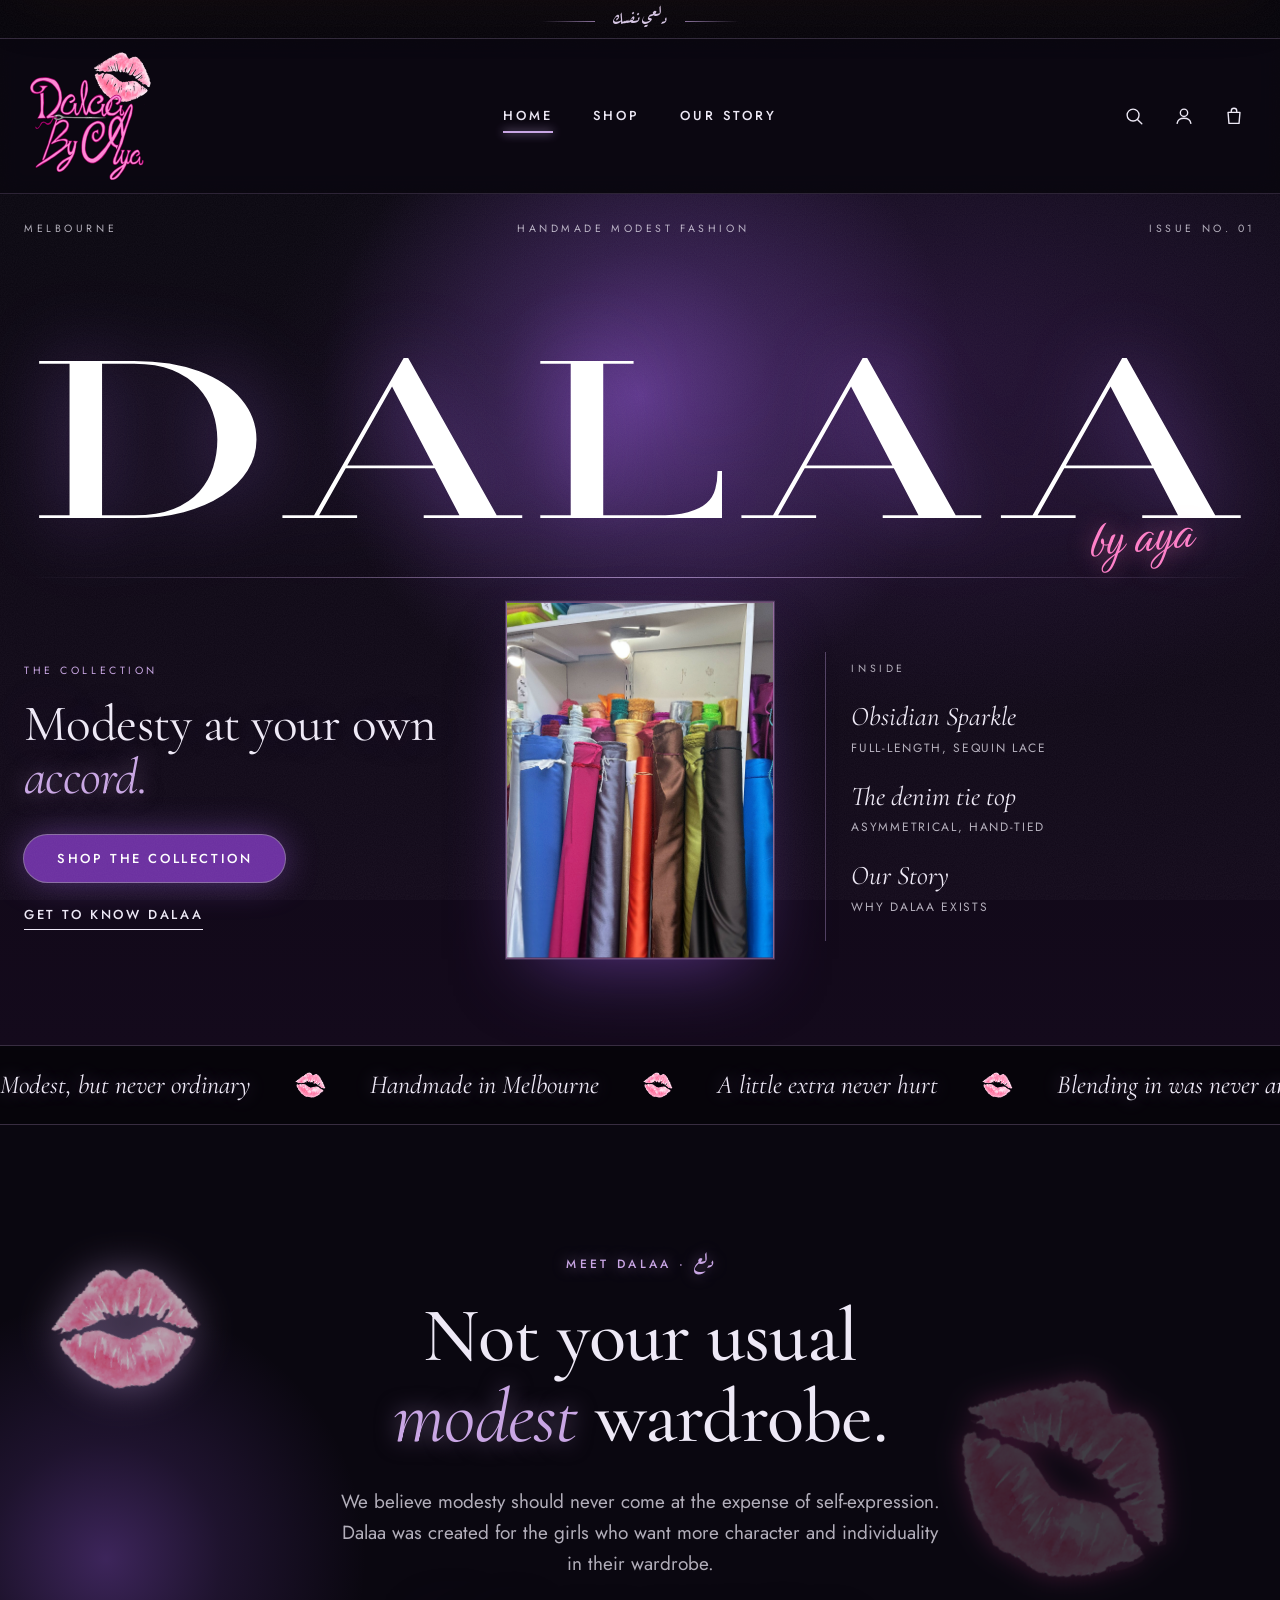
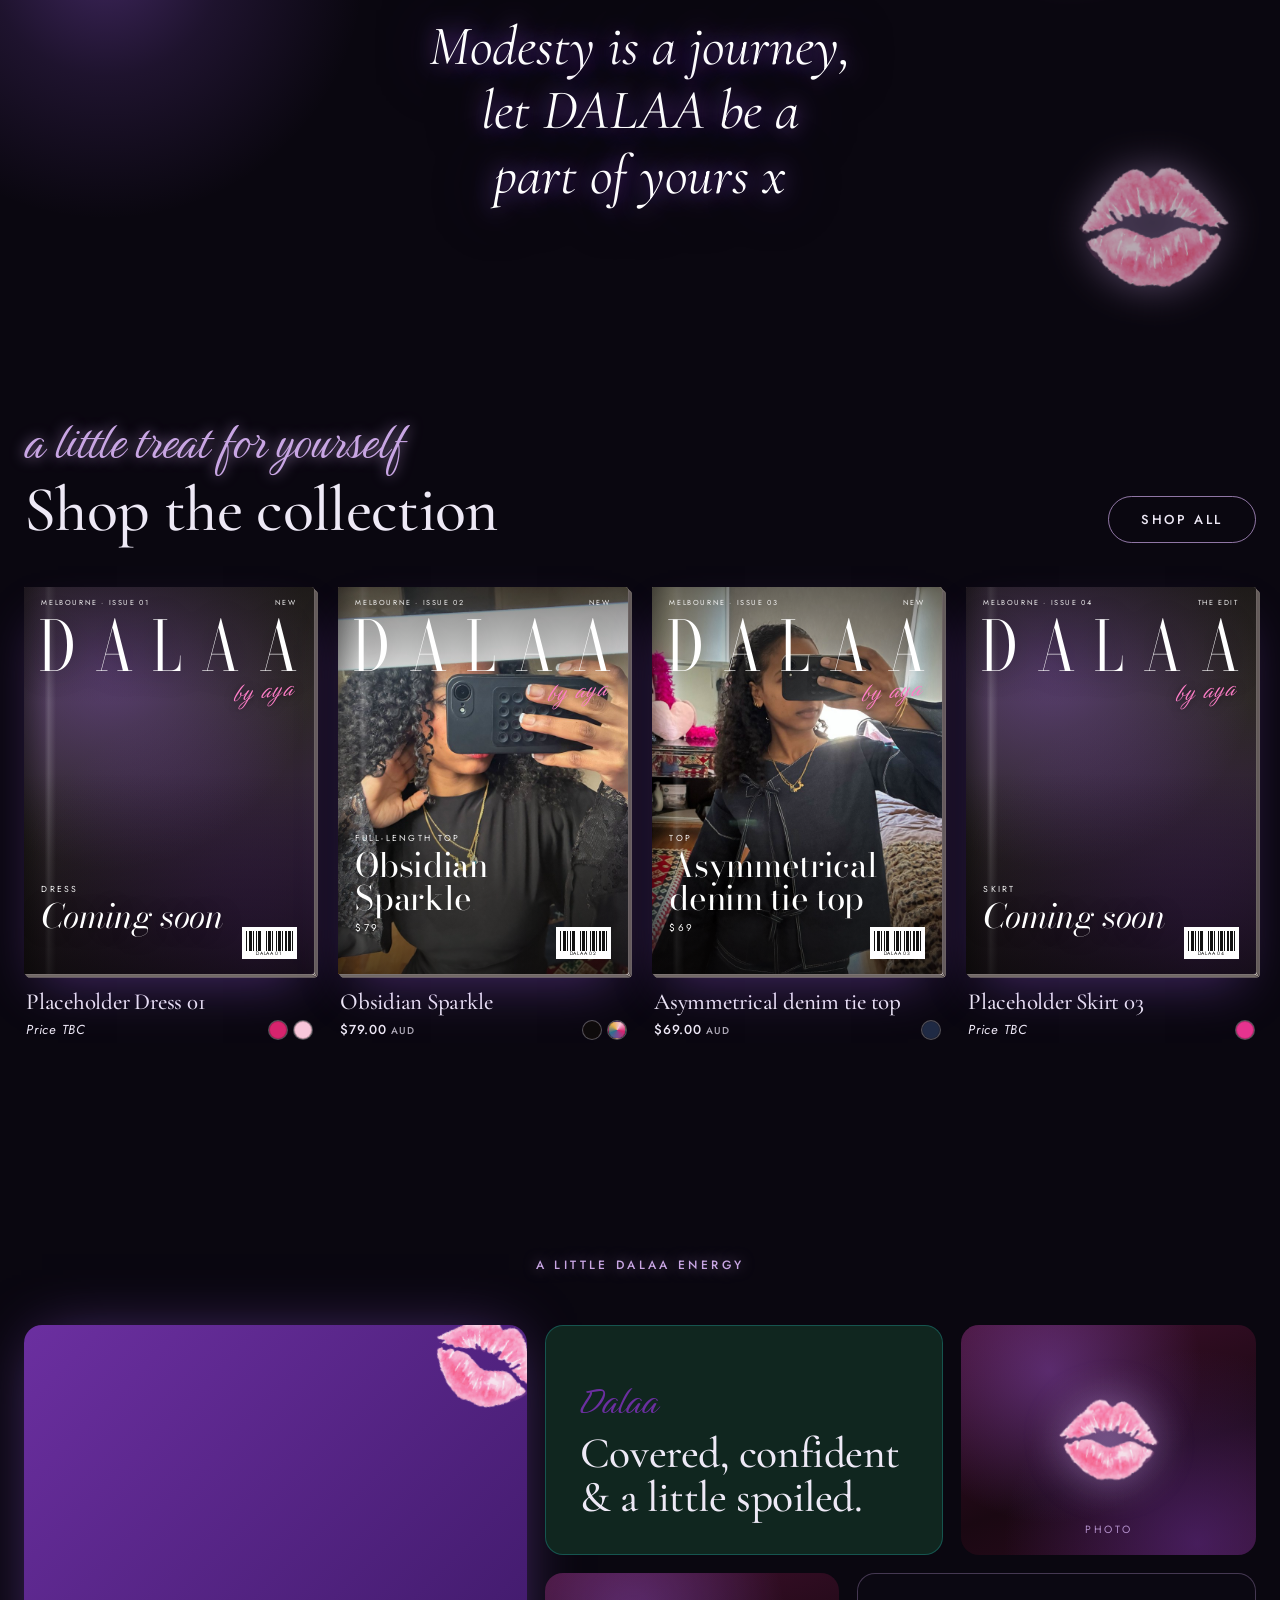
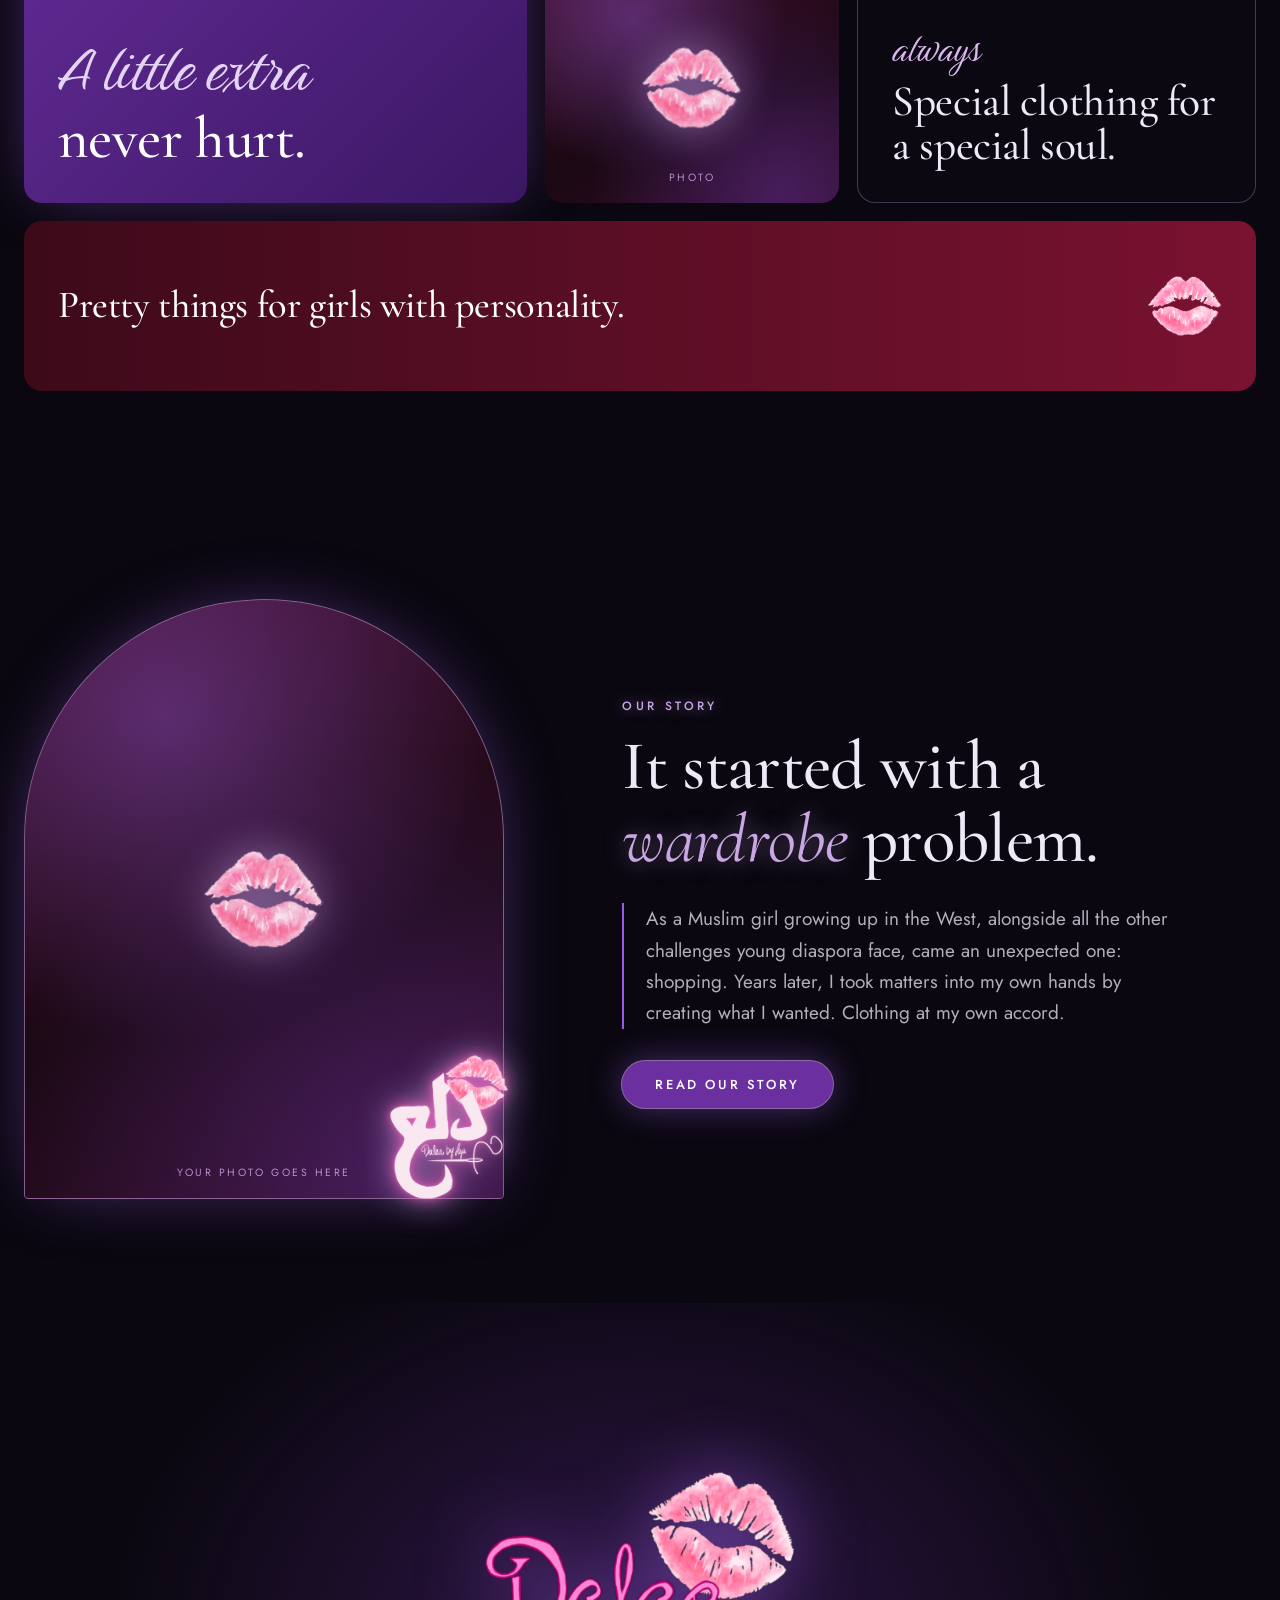
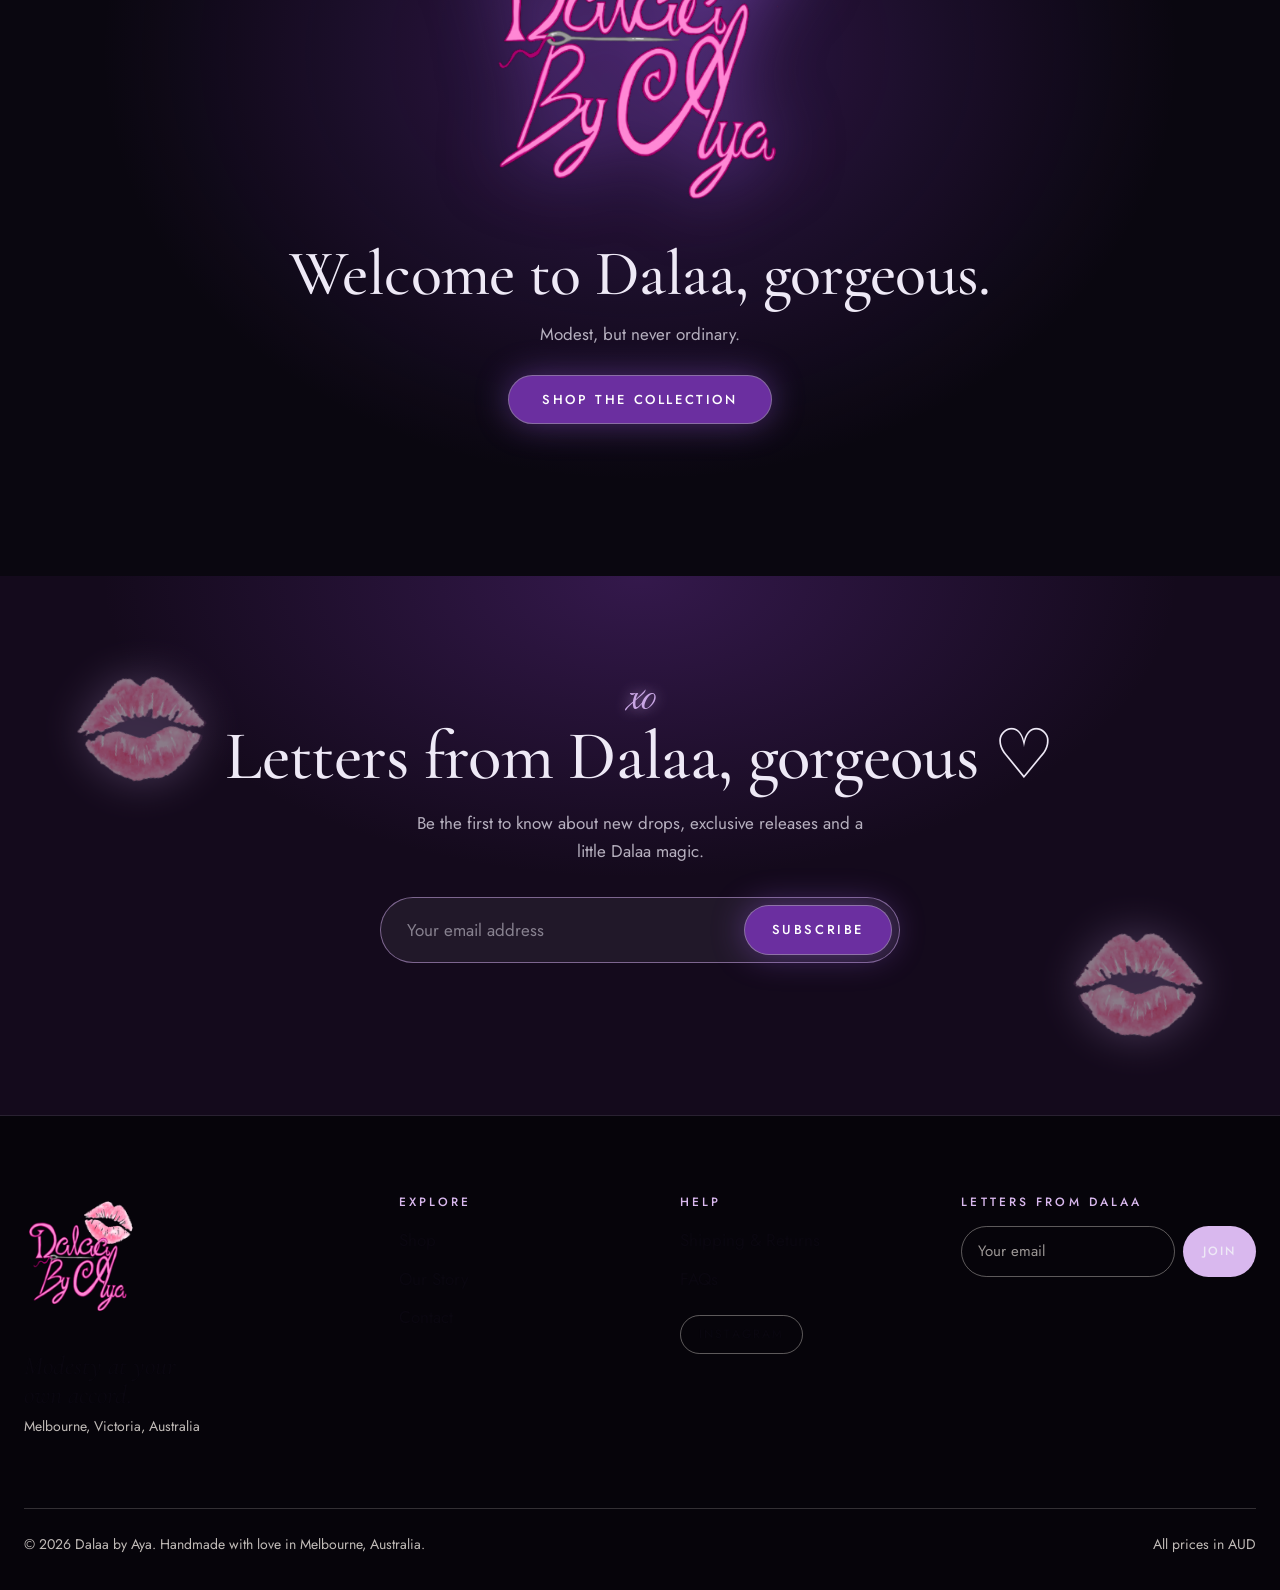
==== index.html @ f91c90db "Home hero as a magazine masthead; slimmer elegant top banner Co-Authored-By: Claude Sonnet 5.5 <nore" ====
<!doctype html>
<html lang="en-AU" class="no-js">
<head>
<meta charset="utf-8">
<script>try{if(sessionStorage.getItem("dalaaCut")&&!(window.matchMedia&&matchMedia("(prefers-reduced-motion:reduce)").matches))document.documentElement.className+=" cut-wait"}catch(e){}</script>
<meta name="viewport" content="width=device-width,initial-scale=1">
<title>Dalaa by Aya | Handmade modest fashion, Melbourne</title>
<meta name="description" content="Handmade modest clothing from Melbourne. Dresses and full-length tops with more colour, more character and more you. Modesty at your own accord.">
<meta property="og:title" content="Dalaa by Aya | Handmade modest fashion, Melbourne">
<meta property="og:description" content="Handmade modest clothing from Melbourne. Dresses and full-length tops with more colour, more character and more you. Modesty at your own accord.">
<meta property="og:type" content="website">
<meta property="og:image" content="assets/img/logo-pink.png">
<meta name="theme-color" content="#140A1C">
<link rel="icon" type="image/png" href="assets/img/favicon.png">
<link rel="preconnect" href="https://fonts.googleapis.com">
<link rel="preconnect" href="https://fonts.gstatic.com" crossorigin>
<link rel="stylesheet" href="https://fonts.googleapis.com/css2?family=Aref+Ruqaa:wght@400;700&family=Birthstone&family=Bodoni+Moda:ital,wght@0,400;0,600;1,400&family=Cormorant+Garamond:ital,wght@0,400;0,500;0,600;1,400;1,500&family=Jost:wght@400;500&display=swap">
<link rel="stylesheet" href="css/main.css?v=48f4ce8a">
<link rel="stylesheet" href="css/story.css?v=11771f35">
<script>(function(){var d=document.documentElement;d.classList.add("story-ready");if(window.matchMedia&&window.matchMedia("(prefers-reduced-motion: reduce)").matches)d.classList.add("story-calm");setTimeout(function(){if(!window.__storyOK)d.classList.remove("story-ready")},3500)})()</script>
<link rel="stylesheet" href="css/home.css?v=7c0acd05">
</head>
<body class="story-dark home-dark">
<a class="skip" href="#main">Skip to content</a>
<div class="announce" id="announce" role="region" aria-label="Announcement"><span class="arabic" lang="ar" dir="rtl">دلعي نفسك</span></div>
<header class="header">
  <div class="wrap">
    <button class="icon-btn menu-btn" id="menu-btn" aria-label="Open menu" aria-expanded="false" aria-controls="nav"><svg viewBox="0 0 24 24" aria-hidden="true"><path d="M4 8h16M4 16h16"/></svg></button>
    <a class="brand" href="index.html" aria-label="Dalaa by Aya, home"><img src="assets/img/logo-story-sm.png" alt="Dalaa by Aya" width="132" height="140"></a>
    <nav class="nav" id="nav" aria-label="Main">
      <button class="icon-btn nav-close" id="nav-close" aria-label="Close menu"><svg viewBox="0 0 24 24" aria-hidden="true"><path d="M6 6l12 12M18 6L6 18"/></svg></button>
      <a href="index.html">Home</a><a href="shop.html">Shop</a><a href="story.html">Our Story</a>
    </nav>
    <div class="icons">
      <button class="icon-btn" data-open="search" aria-label="Search"><svg viewBox="0 0 24 24" aria-hidden="true"><circle cx="11" cy="11" r="6.5"/><path d="M16 16l4.5 4.5"/></svg></button>
      <div style="position:relative">
        <button class="icon-btn" data-open="account" aria-label="Account" aria-expanded="false"><svg viewBox="0 0 24 24" aria-hidden="true"><circle cx="12" cy="8.5" r="4"/><path d="M4.5 20c.6-3.6 3.7-5.5 7.5-5.5s6.9 1.9 7.5 5.5"/></svg></button>
        <div class="pop" id="account-pop" role="dialog" aria-label="Account"><span class="script">Hello, gorgeous</span>
          Customer accounts switch on when the store goes live. Until then you can shop as a guest, or <a class="link-u" style="font-size:11px" href="info.html#contact">get in touch</a> about an order.</div>
      </div>
      <button class="icon-btn" data-open="cart" aria-label="Open shopping bag"><svg viewBox="0 0 24 24" aria-hidden="true"><path d="M5.5 8h13l-1 12h-11z"/><path d="M9 8V6.5a3 3 0 016 0V8"/></svg><span class="count" data-cart-count data-n="0">0</span></button>
    </div>
  </div>
</header>

<div class="thread" aria-hidden="true"><i></i></div>
<div class="spot" aria-hidden="true"></div>
<main id="main">
<section class="hero mag-hero">
  <div class="glow g1" aria-hidden="true"></div>
  <i class="spark" style="left:61%;top:77%;--s:4px;--t:4.6s;--dl:4.3s"></i><i class="spark" style="left:28%;top:29%;--s:4px;--t:5.2s;--dl:4.0s"></i><i class="spark" style="left:16%;top:63%;--s:3px;--t:3.5s;--dl:2.7s"></i><i class="spark" style="left:92%;top:87%;--s:2px;--t:5.1s;--dl:2.0s"></i><i class="spark" style="left:61%;top:89%;--s:3px;--t:5.2s;--dl:4.2s"></i><i class="spark" style="left:12%;top:13%;--s:2px;--t:3.7s;--dl:1.2s"></i><i class="spark" style="left:7%;top:65%;--s:3px;--t:4.5s;--dl:4.2s"></i><i class="spark" style="left:70%;top:35%;--s:3px;--t:4.7s;--dl:3.3s"></i><i class="spark" style="left:62%;top:89%;--s:3px;--t:4.4s;--dl:2.8s"></i><i class="spark" style="left:14%;top:38%;--s:3px;--t:5.7s;--dl:2.6s"></i><i class="spark" style="left:7%;top:14%;--s:2px;--t:4.4s;--dl:4.2s"></i><i class="spark" style="left:53%;top:14%;--s:2px;--t:6.0s;--dl:0.0s"></i><i class="spark" style="left:30%;top:12%;--s:4px;--t:4.3s;--dl:3.5s"></i><i class="spark" style="left:57%;top:15%;--s:3px;--t:5.7s;--dl:1.3s"></i><i class="spark" style="left:15%;top:45%;--s:3px;--t:3.1s;--dl:2.1s"></i><i class="spark" style="left:19%;top:23%;--s:3px;--t:5.5s;--dl:0.1s"></i><i class="spark" style="left:63%;top:68%;--s:3px;--t:5.4s;--dl:0.9s"></i><i class="spark" style="left:69%;top:30%;--s:3px;--t:4.5s;--dl:1.9s"></i><i class="spark" style="left:54%;top:59%;--s:3px;--t:3.0s;--dl:4.3s"></i><i class="spark" style="left:79%;top:44%;--s:2px;--t:3.7s;--dl:2.0s"></i><i class="spark" style="left:81%;top:88%;--s:2px;--t:3.1s;--dl:0.7s"></i><i class="spark" style="left:60%;top:39%;--s:2px;--t:5.7s;--dl:1.6s"></i>
  <div class="wrap">
    <div class="mh-top sx"><span>Melbourne</span><span>Handmade modest fashion</span><span>Issue No. 01</span></div>
    <div class="mh-mast sx" style="--d:1">
      <svg viewBox="0 0 100 25" role="img" aria-label="DALAA"><text x="50" y="22" text-anchor="middle" textLength="99" lengthAdjust="spacingAndGlyphs">DALAA</text></svg>
      <span class="mh-by">by aya</span>
    </div>
    <div class="mh-rule sx" style="--d:2"></div>
    <div class="mh-grid">
      <div class="mh-copy">
        <span class="mh-kicker sx" style="--d:2">The Collection</span>
        <h1 class="sx split" aria-label="Modesty at your own accord."><span class="w" style="--i:0"><span>Modesty</span></span> <span class="w" style="--i:1"><span>at</span></span> <span class="w" style="--i:2"><span>your</span></span> <span class="w" style="--i:3"><span>own</span></span> <em><span class="w" style="--i:4"><span>accord.</span></span></em></h1>
        <div class="ctas sx" style="--d:4"><a class="btn btn-primary" href="shop.html">Shop the collection</a><a class="link-u" href="story.html">Get to know Dalaa</a></div>
      </div>
      <div class="hv-par" data-speed="-0.05"><div class="hero-visual sx" style="--d:2">
        <div class="ph hero-photo" data-slot="hero" data-alt="Rolls of satin fabric on a shelf"><img class="ph-kiss" src="assets/img/kiss.png" alt=""><span class="ph-label">Campaign photo goes here</span></div>
      </div></div>
      <ul class="mh-lines sx" style="--d:3" aria-label="Inside this issue">
        <li><small>Inside</small></li>
        <li><a href="shop.html"><b>Obsidian Sparkle</b><span>Full-length, sequin lace</span></a></li>
        <li><a href="shop.html"><b>The denim tie top</b><span>Asymmetrical, hand-tied</span></a></li>
        <li><a href="story.html"><b>Our Story</b><span>Why Dalaa exists</span></a></li>
      </ul>
    </div>
  </div>
</section>
<div class="ticker" aria-hidden="true"><div class="ticker-track"><span>Modest, but never ordinary</span><img src="assets/img/kiss.png" alt=""><span>Handmade in Melbourne</span><img src="assets/img/kiss.png" alt=""><span>A little extra never hurt</span><img src="assets/img/kiss.png" alt=""><span>Blending in was never an option</span><img src="assets/img/kiss.png" alt=""><span>Pretty things for girls with personality</span><img src="assets/img/kiss.png" alt=""><span>Modest, but never ordinary</span><img src="assets/img/kiss.png" alt=""><span>Handmade in Melbourne</span><img src="assets/img/kiss.png" alt=""><span>A little extra never hurt</span><img src="assets/img/kiss.png" alt=""><span>Blending in was never an option</span><img src="assets/img/kiss.png" alt=""><span>Pretty things for girls with personality</span><img src="assets/img/kiss.png" alt=""><span>Modest, but never ordinary</span><img src="assets/img/kiss.png" alt=""><span>Handmade in Melbourne</span><img src="assets/img/kiss.png" alt=""><span>A little extra never hurt</span><img src="assets/img/kiss.png" alt=""><span>Blending in was never an option</span><img src="assets/img/kiss.png" alt=""><span>Pretty things for girls with personality</span><img src="assets/img/kiss.png" alt=""><span>Modest, but never ordinary</span><img src="assets/img/kiss.png" alt=""><span>Handmade in Melbourne</span><img src="assets/img/kiss.png" alt=""><span>A little extra never hurt</span><img src="assets/img/kiss.png" alt=""><span>Blending in was never an option</span><img src="assets/img/kiss.png" alt=""><span>Pretty things for girls with personality</span><img src="assets/img/kiss.png" alt=""></div></div>

<section class="intro">
  <div class="glow g3" aria-hidden="true"></div>
  <span class="drift d-intro" data-speed="0.12" data-rot="10" aria-hidden="true" style=""><img src="assets/img/kiss-glow.png" alt="" style="--r0:10deg;--o:0.22"></span>
  <img class="frame-orn l" src="assets/img/kiss.png" alt=""><img class="frame-orn r" src="assets/img/kiss.png" alt="">
  <div class="wrap sx">
    <span class="eyebrow">Meet Dalaa · <span class="arabic" style="font-size:18px;letter-spacing:0">دلع</span></span>
    <h2 style="margin-top:20px" class="sx split" aria-label="Not your usual modest wardrobe."><span class="w" style="--i:0"><span>Not</span></span> <span class="w" style="--i:1"><span>your</span></span> <span class="w" style="--i:2"><span>usual</span></span> <em><span class="w" style="--i:3"><span>modest</span></span></em> <span class="w" style="--i:4"><span>wardrobe.</span></span></h2>
    <p>We believe modesty should never come at the expense of self-expression. Dalaa was created for the girls who want more character and individuality in their wardrobe.</p>
    <p class="closing lit">Modesty is a journey, let DALAA be a part of yours x</p>
  </div>
</section>

<section class="s" style="padding-top:20px" aria-labelledby="coll-h">
  <div class="wrap">
    <div class="s-head sx"><div><span class="script kicker-script">a little treat for yourself</span><h2 id="coll-h">Shop the collection</h2></div><a class="btn btn-ghost" href="shop.html">Shop all</a></div>
    <div class="grid" id="featured-grid"></div>
  </div>
</section>

<section class="s energy" aria-labelledby="en-h">
  <div class="wrap">
    <div class="center sx" style="margin-bottom:48px"><span class="eyebrow">A little Dalaa energy</span><h2 id="en-h" class="sr-only">A little Dalaa energy</h2></div>
    <div class="bento sx">
      <div class="tile t1"><img class="kiss-d" src="assets/img/kiss.png" alt=""><h3><em>A little extra</em>never hurt.</h3></div>
      <div class="tile t2"><span class="script">Dalaa</span><h3>Covered, confident &amp; a little spoiled.</h3></div>
      <div class="tile t3"><div class="ph " data-slot="energyA" data-alt=""><img class="ph-kiss" src="assets/img/kiss.png" alt=""><span class="ph-label">Photo</span></div></div>
      <div class="tile t4"><div class="ph t-fuchsia" data-slot="energyB" data-alt=""><img class="ph-kiss" src="assets/img/kiss.png" alt=""><span class="ph-label">Photo</span></div></div>
      <div class="tile t5"><span class="script">always</span><h3>Special clothing for a special soul.</h3></div>
      <div class="tile t6"><h3>Pretty things for girls with personality.</h3><img class="kiss-s" src="assets/img/kiss.png" alt=""></div>
    </div>
  </div>
</section>

<section class="s story-prev" aria-labelledby="sp-h">
  <div class="wrap">
    <div class="vis sx"><div class="ph arch" data-slot="storyPreview" data-alt="Aya, founder of Dalaa"><img class="ph-kiss" src="assets/img/kiss.png" alt=""><span class="ph-label">Your photo goes here</span></div><img class="logo-b" src="assets/img/logo-arabic-dark.png" alt="Dalaa in Arabic calligraphy, دلع" loading="lazy"></div>
    <div class="sx">
      <span class="eyebrow">Our story</span>
      <h2 id="sp-h" class="sx split" aria-label="It started with a wardrobe problem."><span class="w" style="--i:0"><span>It</span></span> <span class="w" style="--i:1"><span>started</span></span> <span class="w" style="--i:2"><span>with</span></span> <span class="w" style="--i:3"><span>a</span></span> <em><span class="w" style="--i:4"><span>wardrobe</span></span></em> <span class="w" style="--i:5"><span>problem.</span></span></h2>
      <blockquote>As a Muslim girl growing up in the West, alongside all the other challenges young diaspora face, came an unexpected one: shopping. Years later, I took matters into my own hands by creating what I wanted. Clothing at my own accord.</blockquote>
      <a class="btn btn-primary" href="story.html">Read our story</a>
    </div>
  </div>
</section>
<section class="sign-home" aria-labelledby="sh-h">
  <div class="wrap">
    <span class="logo-sign sx"><img src="assets/img/logo-story.png" alt="Dalaa by Aya" width="870" height="916" loading="lazy"></span>
    <h2 id="sh-h" class="sx" style="--d:1">Welcome to Dalaa, gorgeous.</h2>
    <p class="sx" style="--d:2">Modest, but never ordinary.</p>
    <a class="btn btn-primary btn-glow sx" style="--d:3" href="shop.html">Shop the collection</a>
  </div>
</section>

<section class="news" aria-labelledby="news-h">
  <img class="kiss-l" src="assets/img/kiss.png" alt="" loading="lazy"><img class="kiss-r" src="assets/img/kiss.png" alt="" loading="lazy">
  <div class="wrap rv">
    <span class="script" style="font-size:48px;display:block">xo</span>
    <h2 id="news-h">Letters from Dalaa, gorgeous ♡</h2>
    <p>Be the first to know about new drops, exclusive releases and a little Dalaa magic.</p>
    <div><form class="nform" data-newsletter novalidate><label class="sr-only" for="nl-email">Email address</label><input id="nl-email" type="email" name="email" placeholder="Your email address" autocomplete="email"><button class="btn btn-primary" type="submit">Subscribe</button></form>
    <p class="form-msg" role="status" aria-live="polite"></p></div>
  </div>
</section>

</main>

<footer class="footer">
  <div class="wrap">
    <div class="cols">
      <div>
        <span class="logo-card"><img src="assets/img/logo-story-sm.png" alt="Dalaa by Aya" loading="lazy"></span>
        <p class="tagline">Modesty at your own accord.</p>
        <p style="font-size:14px;color:rgba(255,248,241,.75)" data-loc>Melbourne, Victoria, Australia</p>
      </div>
      <div><h4>Explore</h4><ul><li><a href="shop.html">Shop</a></li><li><a href="story.html">Our Story</a></li><li><a href="info.html#contact">Contact</a></li></ul></div>
      <div><h4>Help</h4><ul><li><a href="info.html#shipping">Shipping &amp; Returns</a></li><li><a href="info.html#faqs">FAQs</a></li></ul>
        <div class="social" style="margin-top:22px"><a data-social="instagram" href="#" rel="noopener" target="_blank">Instagram</a></div></div>
      <div><h4>Letters from Dalaa</h4>
        <form class="nform-s" data-newsletter novalidate><label class="sr-only" for="fn-email">Email address</label><input id="fn-email" type="email" name="email" placeholder="Your email" autocomplete="email"><button type="submit">Join</button></form>
        <p class="form-msg" role="status" aria-live="polite"></p></div>
    </div>
    <div class="base"><span>© 2026 Dalaa by Aya. Handmade with love in Melbourne, Australia.</span><span>All prices in AUD</span></div>
  </div>
</footer>
<script src="data/settings.js?v=8ea97542"></script>
<script src="data/products.js?v=728a0661"></script>
<script src="js/cut.js?v=a59a7cea"></script>
<script src="js/app.js?v=df886d1f"></script>

<script src="js/story.js?v=01f16fe4"></script>

<div class="scrim" id="scrim"></div>
<aside class="drawer" id="cart" aria-hidden="true" aria-label="Shopping bag">
  <header><h2>Your bag</h2><button class="icon-btn" data-close aria-label="Close bag"><svg viewBox="0 0 24 24" aria-hidden="true"><path d="M6 6l12 12M18 6L6 18"/></svg></button></header>
  <div class="body" id="cart-body"></div>
  <footer id="cart-foot" hidden>
    <div class="sub"><span>Subtotal</span><strong id="cart-sub">—</strong></div>
    <p class="note" id="cart-note"></p>
    <p class="notice" id="cart-notice" hidden></p>
    <button class="btn btn-primary" id="checkout-btn" disabled>Checkout opens soon</button>
  </footer>
</aside>
<div class="search-panel" id="search" aria-hidden="true" role="dialog" aria-label="Search">
  <div class="wrap">
    <form id="search-form" class="big" role="search"><label class="sr-only" for="search-input">Search the collection</label>
      <input id="search-input" type="search" placeholder="Search the collection…" autocomplete="off">
      <button class="icon-btn" type="button" data-close aria-label="Close search"><svg viewBox="0 0 24 24" aria-hidden="true"><path d="M6 6l12 12M18 6L6 18"/></svg></button></form>
    <div class="sresults" id="search-results"></div>
  </div>
</div>
<div class="modal" id="sizeguide" aria-hidden="true" role="dialog" aria-label="Size guide">
  <button class="icon-btn x" data-close aria-label="Close size guide"><svg viewBox="0 0 24 24" aria-hidden="true"><path d="M6 6l12 12M18 6L6 18"/></svg></button>
  <h2>Size guide</h2><div id="sg-body"></div>
</div>
<div class="toast" id="toast" role="status" aria-live="polite"></div>

</body></html>
---- css/main.css ----
/* ==========================================================
   DALAA BY AYA — design system
   Palette is taken from the logo: bubblegum pink + deep magenta outline.
   ========================================================== */
:root{
  --ivory:#FFF8F1;
  --cream:#FBEEE4;
  --baby:#FBDDEA;
  --baby-deep:#F7C6DA;
  --bubble:#F888D0;      /* logo pink */
  --fuchsia:#C2185B;     /* text-safe hot pink */
  --hot:#E6338F;
  --magenta:#B00870;     /* logo outline */
  --cherry:#B3122E;
  --choc:#2B1612;
  --black:#1C1517;
  --muted:#6E5A55;
  --line:rgba(43,22,18,.14);
  --serif:"Cormorant Garamond","Cormorant",Georgia,"Times New Roman",serif;
  --sans:"Jost","Helvetica Neue",Arial,sans-serif;
  --script:"Birthstone","Snell Roundhand","Brush Script MT",cursive;
  --arabic:"Aref Ruqaa","Amiri",serif;
  --radius:18px;
  --ease:cubic-bezier(.2,.7,.2,1);
  --maxw:1240px;
}
*{box-sizing:border-box}
html{scroll-behavior:smooth;-webkit-text-size-adjust:100%}
body{margin:0;background:var(--ivory);color:var(--choc);font-family:var(--sans);font-size:17px;line-height:1.65;font-weight:400;-webkit-font-smoothing:antialiased}
img{max-width:100%;display:block}
a{color:inherit;text-decoration:none}
button{font:inherit;color:inherit;cursor:pointer;background:none;border:0;padding:0}
h1,h2,h3,h4{font-family:var(--serif);font-weight:500;line-height:1.05;margin:0;letter-spacing:-.01em}
p{margin:0 0 1em}
:focus-visible{outline:2px solid var(--magenta);outline-offset:3px;border-radius:4px}
.sr-only{position:absolute;width:1px;height:1px;overflow:hidden;clip:rect(0 0 0 0);white-space:nowrap}
.skip{position:absolute;left:-999px;top:8px;background:var(--choc);color:var(--ivory);padding:10px 16px;z-index:999;border-radius:8px}
.skip:focus{left:8px}
.wrap{width:min(var(--maxw),100% - 48px);margin-inline:auto}
.script{font-family:var(--script);font-weight:400;color:var(--magenta);letter-spacing:0;line-height:1}
.eyebrow{font-size:12px;letter-spacing:.28em;text-transform:uppercase;font-weight:500;color:var(--fuchsia)}
.arabic{font-family:var(--arabic)}
.tbc{background:var(--baby);color:var(--magenta);padding:1px 8px;border-radius:20px;font-size:.8em;letter-spacing:.06em;white-space:nowrap}

/* ---------- Buttons ---------- */
.btn{display:inline-flex;align-items:center;justify-content:center;gap:10px;padding:16px 32px;border-radius:999px;font-size:13px;font-weight:500;letter-spacing:.2em;text-transform:uppercase;transition:transform .35s var(--ease),background .3s,color .3s,box-shadow .3s;border:1.5px solid transparent;line-height:1}
.btn-primary{background:var(--magenta);color:#fff}
.btn-primary:hover{background:var(--choc);transform:translateY(-2px);box-shadow:0 10px 24px -10px rgba(176,8,112,.55)}
.btn-ghost{border-color:var(--choc);color:var(--choc)}
.btn-ghost:hover{background:var(--choc);color:var(--ivory)}
.btn-light{background:var(--ivory);color:var(--choc)}
.btn-light:hover{background:var(--baby);transform:translateY(-2px)}
.btn[disabled]{opacity:.45;cursor:not-allowed;transform:none;box-shadow:none}
.link-u{font-size:13px;letter-spacing:.2em;text-transform:uppercase;font-weight:500;border-bottom:1.5px solid currentColor;padding-bottom:4px;transition:color .3s}
.link-u:hover{color:var(--magenta)}

/* ---------- Announcement + header ---------- */
.announce{background:var(--magenta);color:#fff;text-align:center;font-size:13px;letter-spacing:.14em;padding:9px 16px;position:relative}
.announce .arabic{letter-spacing:0;font-size:17px;line-height:1.2}
.announce a{text-decoration:underline;text-underline-offset:3px}
.announce[hidden]{display:none}
.header{position:sticky;top:0;z-index:50;background:rgba(255,248,241,.92);backdrop-filter:saturate(1.4) blur(10px);border-bottom:1px solid var(--line)}
.header .wrap{display:grid;grid-template-columns:1fr auto 1fr;align-items:center;height:154px}
.brand img{height:140px;width:auto;transition:transform .5s var(--ease)}
.brand:hover img{transform:rotate(-3deg) scale(1.04)}
.nav{display:flex;gap:40px;justify-content:center}
.nav a{font-size:13px;letter-spacing:.22em;text-transform:uppercase;font-weight:500;position:relative;padding:6px 0}
.nav a::after{content:"";position:absolute;left:0;right:0;bottom:0;height:1.5px;background:var(--magenta);transform:scaleX(0);transform-origin:left;transition:transform .4s var(--ease)}
.nav a:hover::after,.nav a[aria-current="page"]::after{transform:scaleX(1)}
.icons{display:flex;justify-content:flex-end;align-items:center;gap:6px}
.icon-btn{width:44px;height:44px;display:grid;place-items:center;border-radius:50%;position:relative;transition:background .3s}
.icon-btn:hover{background:var(--baby)}
.icon-btn svg{width:22px;height:22px;stroke:currentColor;fill:none;stroke-width:1.5;stroke-linecap:round;stroke-linejoin:round}
.count{position:absolute;top:3px;right:1px;min-width:19px;height:19px;border-radius:10px;background:var(--magenta);color:#fff;font-size:11px;font-weight:500;display:grid;place-items:center;padding:0 5px;transition:transform .3s var(--ease)}
.count[data-n="0"]{display:none}
.count.bump{transform:scale(1.35)}
.menu-btn{display:none}

/* mobile nav */
@media (max-width:860px){
  .header .wrap{grid-template-columns:auto 1fr auto;height:128px;gap:8px}
  .brand img{height:116px}
  .menu-btn{display:grid}
  .nav{position:fixed;inset:0 0 0 0;top:0;background:var(--ivory);flex-direction:column;justify-content:center;align-items:center;gap:26px;transform:translateY(-100%);transition:transform .5s var(--ease);z-index:60;visibility:hidden}
  .nav.open{transform:none;visibility:visible}
  .nav a{font-family:var(--serif);font-size:42px;letter-spacing:0;text-transform:none;font-weight:500}
  .nav-close{position:absolute;top:18px;right:18px}
  .header .wrap{grid-template-areas:"menu brand icons"}
  .menu-btn{grid-area:menu}.brand{grid-area:brand;justify-self:center}.icons{grid-area:icons}
}
@media (min-width:861px){.nav-close{display:none}}

/* ---------- Placeholder photo ---------- */
.ph{position:relative;overflow:hidden;background:var(--baby);display:grid;place-items:center;color:var(--magenta);isolation:isolate}
.ph::before{content:"";position:absolute;inset:0;background:radial-gradient(circle at 30% 20%,rgba(255,255,255,.65),transparent 55%),radial-gradient(circle at 80% 90%,rgba(248,136,208,.45),transparent 60%);z-index:-1}
.ph .ph-kiss{position:static!important;inset:auto!important;width:34%!important;height:auto!important;max-width:120px;opacity:.95;transform:rotate(-8deg)}
.ph .ph-label{position:absolute;left:0;right:0;bottom:16px;text-align:center;font-size:10.5px;letter-spacing:.24em;text-transform:uppercase;color:var(--magenta);padding:0 14px}
.ph.t-fuchsia{background:#EFA2C4}.ph.t-cherry{background:#E8A9B2}.ph.t-cream{background:var(--cream)}.ph.t-choc{background:#D9B8AE}.ph.t-hot{background:#F29AC6}
.ph img.photo,img.photo{position:absolute;inset:0;width:100%;height:100%;object-fit:cover}
.arch{border-radius:999px 999px var(--radius) var(--radius)}

/* ---------- Hero ---------- */
.hero{position:relative;overflow:hidden;background:linear-gradient(180deg,var(--ivory) 0%,#FFF1EC 100%)}
.hero .wrap{display:grid;grid-template-columns:1.05fr .95fr;gap:56px;align-items:center;padding:56px 0 72px}
.hero h1{font-size:clamp(52px,7.6vw,112px);line-height:.95;margin:18px 0 26px}
.hero h1 em{font-style:italic;color:var(--fuchsia);font-weight:400}
.hero p.lead{font-size:20px;max-width:30ch;color:var(--muted);margin-bottom:34px}
.hero .ctas{display:flex;flex-wrap:wrap;gap:22px;align-items:center}
.hero-visual{position:relative;max-width:520px;margin-inline:auto;width:100%}
.hero-visual .hero-photo{aspect-ratio:3/2;border:1.5px solid var(--magenta);border-radius:24px;padding:0;box-shadow:12px 14px 0 var(--baby-deep)}
.sticker{position:absolute;width:132px;right:-18px;top:6%;transform:rotate(12deg);filter:drop-shadow(0 8px 14px rgba(176,8,112,.25));animation:float 6s ease-in-out infinite}
.badge-circle{position:absolute;left:-40px;bottom:8%;width:150px;height:150px;border-radius:50%;background:var(--choc);color:var(--ivory);display:grid;place-items:center;text-align:center;font-size:10px;letter-spacing:.18em;text-transform:uppercase;line-height:1.4;padding:10px;transform:rotate(-8deg)}
.badge-circle b{display:block;font-family:var(--script);font-size:30px;letter-spacing:0;text-transform:none;color:var(--bubble);font-weight:400;margin-bottom:4px;line-height:.9}
.script-float{position:absolute;left:-6%;top:3%;font-size:54px;transform:rotate(-8deg);opacity:.95;z-index:2;color:var(--magenta)}
@keyframes float{0%,100%{transform:rotate(12deg) translateY(0)}50%{transform:rotate(9deg) translateY(-10px)}}
@media (max-width:860px){
  .hero .wrap{grid-template-columns:1fr;gap:34px;padding:28px 0 56px}
  .hero-visual{order:-1;max-width:380px}
  .sticker{width:96px;right:-6px}.badge-circle{width:104px;height:104px;font-size:9px;left:-10px}
  .script-float{display:none}
}

/* ---------- Ticker ---------- */
.ticker{background:var(--choc);color:var(--ivory);overflow:hidden;padding:18px 0;border-block:1px solid #000}
.ticker-track{display:flex;gap:44px;width:max-content;animation:tick 38s linear infinite;align-items:center}
.ticker span{font-family:var(--serif);font-size:26px;font-style:italic;white-space:nowrap}
.ticker img{height:26px;width:auto}
@keyframes tick{to{transform:translateX(-50%)}}
@media (prefers-reduced-motion:reduce){.ticker-track,.sticker{animation:none}html{scroll-behavior:auto}*{transition-duration:.01ms!important}}

/* ---------- Sections ---------- */
section.s{padding:104px 0}
.center{text-align:center}
.kicker-script{font-size:56px;display:block;margin-bottom:6px}
.s-head{display:flex;justify-content:space-between;align-items:flex-end;gap:24px;margin-bottom:44px;flex-wrap:wrap}
.s-head h2{font-size:clamp(38px,5vw,64px)}

/* intro */
.intro{position:relative;text-align:center;padding:120px 0;background:var(--ivory)}
.intro h2{font-size:clamp(40px,6vw,84px);max-width:16ch;margin:0 auto 28px}
.intro h2 em{font-style:italic;color:var(--fuchsia)}
.intro p{max-width:56ch;margin:0 auto 1.2em;font-size:19px;color:var(--muted)}
.intro .closing{font-family:var(--serif);font-style:italic;font-size:30px;color:var(--choc);margin-top:34px}
.frame-orn{position:absolute;width:150px;opacity:.9;pointer-events:none}
.frame-orn.l{left:4%;top:16%;transform:rotate(-14deg)}
.frame-orn.r{right:4%;bottom:12%;transform:rotate(10deg) scaleX(-1)}
@media (max-width:860px){.frame-orn{width:84px;opacity:.55}.intro{padding:80px 0}}

/* ---------- Product grid + cards ---------- */
.grid{display:grid;grid-template-columns:repeat(4,1fr);gap:40px 24px}
@media (max-width:1100px){.grid{grid-template-columns:repeat(3,1fr)}}
@media (max-width:760px){.grid{grid-template-columns:repeat(2,1fr);gap:30px 12px}}
.card{position:relative;display:flex;flex-direction:column}
.cm{position:relative}
/* ---- Magazine-cover cards: stacked page edges, and a page that turns on hover ---- */
.card-media{position:relative;display:block;aspect-ratio:3/4;perspective:1000px;border-radius:2px 5px 5px 2px;background:#f4eee6;
  box-shadow:.7px .7px 0 #fff,1.4px 1.4px 0 #dcd5cc,2.1px 2.1px 0 #fff,2.8px 2.8px 0 #d3cbc1,3.5px 3.5px 0 #fff,4.2px 4.2px 0 #cbc3b8,4.9px 4.9px 0 #fff,
    10px 15px 22px -8px rgba(43,22,18,.4)}
.media-alt,.leaf,.leaf-front,.leaf-back,.media-main{position:absolute;inset:0;display:block}
.media-alt,.leaf-front{overflow:hidden;border-radius:2px 6px 6px 2px}
.media-main .main,.media-alt .alt{position:absolute;inset:0;width:100%;height:100%;object-fit:cover;object-position:50% 38%}
.media-alt::after,.leaf-front::after{content:"";position:absolute;inset:0;pointer-events:none;
  background:linear-gradient(90deg,rgba(0,0,0,.34),rgba(0,0,0,0) 7%,rgba(255,255,255,.16) 8.5%,rgba(255,255,255,0) 11%)}
.leaf-back{display:none}
.leaf{transform-origin:100% 0}
.leaf-front:before{content:"";position:absolute;inset:0;z-index:1;pointer-events:none;background:linear-gradient(180deg,rgba(0,0,0,.28),rgba(0,0,0,0) 26%,rgba(0,0,0,0) 62%,rgba(0,0,0,.42))}
.cv-top{position:absolute;z-index:2;left:0;right:0;top:12px;text-align:center;color:#fff;text-shadow:0 1px 10px rgba(0,0,0,.45);line-height:1}
.cv-mast{display:block;font-family:var(--serif);font-size:clamp(20px,2.3vw,32px);letter-spacing:.22em;margin-left:.22em}
.cv-by{display:block;font-family:var(--script);font-size:clamp(14px,1.4vw,19px);color:var(--glow,#F888D0);margin:-2px 0 0 34%;transform:rotate(-5deg);text-shadow:0 1px 8px rgba(0,0,0,.6)}
.cv-no{position:absolute;z-index:2;left:14px;bottom:12px;font-size:10px;letter-spacing:.24em;text-transform:uppercase;color:#fff;text-shadow:0 1px 8px rgba(0,0,0,.6)}
.cv-type{position:absolute;z-index:2;right:12px;bottom:12px;font-family:var(--serif);font-style:italic;font-size:15px;color:#fff;text-shadow:0 1px 8px rgba(0,0,0,.6)}
.card:hover,.card:focus-within,.card.turned{z-index:6}
/* Thin paper: the top sheet slips off the stack (slides, lifts at a corner, sags, floats away) and slips back on. */
@keyframes pageSlip{
  0%{transform:none;filter:drop-shadow(0 0 0 rgba(0,0,0,0))}
  22%{transform:translate(3%,-1.2%) rotate(1.4deg) skewY(-.8deg);filter:drop-shadow(0 6px 8px rgba(0,0,0,.2))}
  55%{transform:translate(15%,2%) rotate(5deg) skewY(-2.6deg);filter:drop-shadow(0 14px 14px rgba(0,0,0,.3))}
  80%{transform:translate(26%,8%) rotate(7deg) skewY(-1.4deg);filter:drop-shadow(0 18px 16px rgba(0,0,0,.22))}
  100%{transform:translate(32%,12%) rotate(8deg) skewY(0);filter:drop-shadow(0 20px 18px rgba(0,0,0,.12))}}
@keyframes slipOut{0%,35%{opacity:1}100%{opacity:0}}
.card.turned .leaf{animation:pageSlip 1.35s cubic-bezier(.33,.0,.2,1) forwards}
.card.unturned .leaf{animation:pageSlip 1s cubic-bezier(.33,.0,.2,1) reverse forwards}
.card.turned .leaf-front{animation:slipOut 1.35s ease-in forwards}
.card.unturned .leaf-front{animation:slipOut 1s ease-in reverse forwards}
@media (prefers-reduced-motion:reduce){.card.turned .leaf,.card.unturned .leaf{animation:none}.card.turned .leaf-front{animation:slipOut .5s forwards}.card.unturned .leaf-front{animation:none}}
.tag{position:absolute;top:12px;left:12px;z-index:2;background:var(--ivory);color:var(--magenta);font-size:10.5px;letter-spacing:.2em;text-transform:uppercase;font-weight:500;padding:6px 12px;border-radius:999px}
.tag.sold{background:var(--choc);color:var(--ivory)}
.tag.ph-flag{left:auto;top:auto;bottom:40px;right:12px;background:rgba(255,255,255,.85);color:var(--muted);letter-spacing:.14em}
.quick{position:absolute;left:12px;right:12px;bottom:12px;z-index:3}
.quick-btn{width:100%;background:var(--ivory);color:var(--choc);border-radius:999px;padding:13px;font-size:12px;font-weight:500;letter-spacing:.18em;text-transform:uppercase;transition:background .3s,color .3s,transform .4s var(--ease),opacity .3s;box-shadow:0 8px 22px -12px rgba(43,22,18,.5)}
.quick-btn:hover{background:var(--magenta);color:#fff}
@media (hover:hover){.quick{opacity:0;transform:translateY(10px);transition:opacity .35s,transform .45s var(--ease)}.card:hover .quick,.card:focus-within .quick,.card.qa-open .quick{opacity:1;transform:none}}
.qa-panel{background:var(--ivory);border-radius:16px;padding:12px;box-shadow:0 14px 34px -14px rgba(43,22,18,.55)}
.qa-panel p{margin:0 0 8px;font-size:11px;letter-spacing:.18em;text-transform:uppercase;text-align:center;color:var(--muted)}
.qa-sizes{display:flex;flex-wrap:wrap;gap:6px;justify-content:center}
.chip{min-width:42px;height:40px;padding:0 12px;border:1.5px solid var(--line);border-radius:999px;font-size:13px;font-weight:500;letter-spacing:.06em;display:inline-grid;place-items:center;transition:border-color .25s,background .25s,color .25s;background:transparent}
.chip:hover:not([disabled]){border-color:var(--magenta)}
.chip[aria-pressed="true"],.chip.on{background:var(--choc);color:var(--ivory);border-color:var(--choc)}
.chip[disabled]{opacity:.38;text-decoration:line-through;cursor:not-allowed}
.card-info{padding:16px 2px 0;display:flex;flex-direction:column;gap:4px}
.card-name{font-family:var(--serif);font-size:23px;line-height:1.1}
.card-name a:hover{color:var(--magenta)}
.card-meta{display:flex;justify-content:space-between;align-items:center;gap:10px}
.price{font-size:13px;letter-spacing:.06em;font-weight:500}
.price .cur{font-size:10px;color:var(--muted);letter-spacing:.14em;margin-left:4px}
.price.tbd{color:var(--muted);font-weight:400;font-style:italic}
.swatches{display:flex;gap:7px;align-items:center}
.sw{width:18px;height:18px;border-radius:50%;border:1px solid rgba(43,22,18,.25);background:var(--c);position:relative;transition:transform .25s var(--ease)}
.sw:hover{transform:scale(1.2)}
.sw[aria-pressed="true"]{box-shadow:0 0 0 2px var(--ivory),0 0 0 3.5px var(--choc)}
.swatches.big .sw{width:32px;height:32px}
.swatches.big .sw[aria-pressed="true"]{box-shadow:0 0 0 3px var(--ivory),0 0 0 4.5px var(--choc)}
.sw[disabled]{opacity:.35}

/* ---------- Energy ---------- */
.energy{background:var(--cream);position:relative;overflow:hidden}
.bento{display:grid;grid-template-columns:repeat(12,1fr);grid-auto-rows:minmax(150px,auto);gap:18px}
.tile{border-radius:var(--radius);padding:34px;position:relative;overflow:hidden;display:flex;flex-direction:column;justify-content:flex-end;min-height:230px}
.tile h3{font-size:clamp(30px,3.4vw,50px);line-height:1.02}
.tile.t1{grid-column:span 5;grid-row:span 2;background:var(--magenta);color:#fff}
.tile.t1 h3{font-size:clamp(40px,4.6vw,68px)}
.tile.t1 h3 em{font-family:var(--script);font-style:normal;font-size:1.25em;color:var(--baby);display:block;margin-bottom:6px;line-height:.9}
.tile.t2{grid-column:span 4;background:var(--baby)}
.tile.t3{grid-column:span 3;padding:0;min-height:230px}
.tile.t3 .ph{position:absolute;inset:0;border-radius:0}
.tile.t4{grid-column:span 3;padding:0;min-height:230px}
.tile.t4 .ph{position:absolute;inset:0}
.tile.t5{grid-column:span 4;background:var(--choc);color:var(--ivory)}
.tile.t6{grid-column:span 12;background:var(--cherry);color:#fff;flex-direction:row;align-items:center;justify-content:space-between;gap:20px;min-height:170px}
.tile.t6 h3{font-size:clamp(28px,3vw,42px)}
.tile .kiss-d{position:absolute;width:110px;right:-14px;top:-10px;opacity:.95;transform:rotate(14deg)}
.tile.t2 .script,.tile.t5 .script{font-size:44px;margin-bottom:8px;display:block}
.tile.t5 .script{color:var(--bubble)}
.tile.t6 .kiss-s{width:74px;transform:rotate(-12deg);flex:none}
@media (max-width:900px){
  .bento{grid-template-columns:repeat(6,1fr);gap:12px}
  .tile.t1{grid-column:span 6;grid-row:auto}.tile.t2{grid-column:span 6}.tile.t3,.tile.t4{grid-column:span 3}.tile.t5{grid-column:span 6}.tile.t6{grid-column:span 6}
  .tile{padding:26px}
}

/* ---------- Story preview ---------- */
.story-prev .wrap{display:grid;grid-template-columns:.9fr 1.1fr;gap:80px;align-items:center}
.story-prev .vis{position:relative;max-width:480px;width:100%}
.story-prev .vis .arch{aspect-ratio:4/5;border:1.5px solid var(--magenta);box-shadow:-12px 14px 0 var(--baby-deep)}
.story-prev .vis .logo-b{position:absolute;right:-30px;bottom:-26px;width:150px;background:var(--ivory);border-radius:50%;padding:10px;box-shadow:0 10px 26px -12px rgba(43,22,18,.5)}
.story-prev h2{font-size:clamp(40px,5.4vw,74px);margin:12px 0 28px}
.story-prev h2 em{font-style:italic;color:var(--fuchsia)}
.story-prev blockquote{margin:0 0 32px;font-size:19px;color:var(--muted);max-width:50ch;border-left:2px solid var(--bubble);padding-left:22px}
@media (max-width:860px){.story-prev .wrap{grid-template-columns:1fr;gap:56px}.story-prev .vis{margin-inline:auto}.story-prev .vis .logo-b{right:-8px;width:110px}}

/* ---------- Newsletter ---------- */
.news{background:var(--baby);text-align:center;position:relative;overflow:hidden;padding:96px 0}
.news h2{font-size:clamp(38px,5.4vw,72px);margin-bottom:16px}
.news p{max-width:46ch;margin:0 auto 32px;color:var(--choc)}
.nform{display:flex;gap:10px;max-width:520px;margin:0 auto;background:var(--ivory);padding:8px;border-radius:999px;border:1.5px solid var(--magenta)}
.nform input{flex:1;min-width:0;border:0;background:transparent;font:inherit;padding:10px 18px;outline:none;color:var(--choc)}
.nform input::placeholder{color:#8a7770}
.nform .btn{padding:14px 26px}
.nform:focus-within{box-shadow:0 0 0 3px rgba(176,8,112,.25)}
.form-msg{min-height:1.6em;margin:14px auto 0;font-size:15px;max-width:48ch}
.news .kiss-l,.news .kiss-r{position:absolute;width:130px;opacity:.9}
.news .kiss-l{left:6%;top:18%;transform:rotate(-16deg)}.news .kiss-r{right:6%;bottom:14%;transform:rotate(12deg) scaleX(-1)}
@media (max-width:700px){.nform{flex-direction:column;border-radius:26px}.nform .btn{width:100%}.news .kiss-l,.news .kiss-r{width:70px;opacity:.6}}

/* ---------- Footer ---------- */
.footer{background:var(--choc);color:var(--ivory);padding:80px 0 34px}
.footer .cols{display:grid;grid-template-columns:1.4fr 1fr 1fr 1.2fr;gap:48px;margin-bottom:56px}
.footer .logo-card{display:inline-block;background:var(--ivory);border-radius:50%;width:132px;height:132px;padding:12px;margin-bottom:16px}
.footer .logo-card img{width:100%;height:100%;object-fit:contain}
.footer .tagline{font-family:var(--serif);font-style:italic;font-size:26px;max-width:16ch;line-height:1.1;margin:0 0 6px}
.footer h4{font-family:var(--sans);font-size:12px;letter-spacing:.26em;text-transform:uppercase;color:var(--bubble);margin-bottom:18px;font-weight:500}
.footer ul{list-style:none;margin:0;padding:0;display:grid;gap:10px}
.footer a:hover{color:var(--bubble)}
.footer .social{display:flex;gap:10px;margin-top:6px}
.footer .social a{border:1px solid rgba(255,248,241,.35);border-radius:999px;padding:9px 18px;font-size:12px;letter-spacing:.18em;text-transform:uppercase;transition:background .3s,color .3s}
.footer .social a:hover{background:var(--bubble);color:var(--choc);border-color:var(--bubble)}
.footer .nform-s{display:flex;gap:8px;margin-top:6px}
.footer .nform-s input{flex:1;min-width:0;background:transparent;border:1px solid rgba(255,248,241,.35);border-radius:999px;padding:12px 16px;color:var(--ivory);font:inherit;font-size:15px}
.footer .nform-s input::placeholder{color:rgba(255,248,241,.6)}
.footer .nform-s button{background:var(--bubble);color:var(--choc);border-radius:999px;padding:0 20px;font-size:12px;letter-spacing:.16em;text-transform:uppercase;font-weight:500}
.footer .form-msg{margin:10px 0 0;font-size:14px}
.footer .base{border-top:1px solid rgba(255,248,241,.18);padding-top:24px;display:flex;justify-content:space-between;gap:12px;flex-wrap:wrap;font-size:14px;color:rgba(255,248,241,.75)}
@media (max-width:900px){.footer .cols{grid-template-columns:1fr 1fr;gap:38px}}
@media (max-width:560px){.footer .cols{grid-template-columns:1fr}}

/* ---------- Page headers ---------- */
.page-head{padding:64px 0 36px;text-align:center;position:relative}
.page-head h1{font-size:clamp(48px,7vw,96px)}
.page-head h1 em{font-style:italic;color:var(--fuchsia)}
.page-head p{max-width:52ch;margin:18px auto 0;color:var(--muted);font-size:19px}

/* ---------- Shop ---------- */
.toolbar{display:flex;gap:14px;align-items:center;flex-wrap:wrap;padding:18px 0;border-block:1px solid var(--line);margin-bottom:32px}
.search-field{position:relative;flex:1 1 260px;max-width:420px}
.search-field input{width:100%;border:1.5px solid var(--line);background:transparent;border-radius:999px;padding:12px 18px 12px 46px;font:inherit;font-size:15px;color:var(--choc)}
.search-field input:focus{outline:none;border-color:var(--magenta);box-shadow:0 0 0 3px rgba(176,8,112,.15)}
.search-field svg{position:absolute;left:16px;top:50%;transform:translateY(-50%);width:19px;height:19px;stroke:var(--muted);fill:none;stroke-width:1.6;stroke-linecap:round}
.select{border:1.5px solid var(--line);background:var(--ivory);border-radius:999px;padding:12px 40px 12px 18px;font:inherit;font-size:15px;appearance:none;color:var(--choc);background-image:url("data:image/svg+xml,%3Csvg xmlns='http://www.w3.org/2000/svg' width='12' height='8' viewBox='0 0 12 8'%3E%3Cpath d='M1 1l5 5 5-5' fill='none' stroke='%232B1612' stroke-width='1.5'/%3E%3C/svg%3E");background-repeat:no-repeat;background-position:right 16px center}
.select:focus{outline:none;border-color:var(--magenta)}
.tb-right{margin-left:auto;display:flex;align-items:center;gap:14px}
.result-count{font-size:14px;color:var(--muted)}
.filter-toggle{display:none}
.shop-layout{display:grid;grid-template-columns:260px 1fr;gap:56px;align-items:start}
.filters{position:sticky;top:110px}
.fgroup{border-bottom:1px solid var(--line);padding:0 0 22px;margin-bottom:22px}
.fgroup h3{font-family:var(--sans);font-size:12px;letter-spacing:.24em;text-transform:uppercase;font-weight:500;margin-bottom:14px;color:var(--fuchsia)}
.fopts{display:flex;flex-wrap:wrap;gap:8px}
.check{display:flex;align-items:center;gap:10px;font-size:15px;padding:4px 0;cursor:pointer;width:100%}
.check input{accent-color:var(--magenta);width:17px;height:17px}
.price-row{display:flex;align-items:center;gap:10px}
.price-row input{width:100%;border:1.5px solid var(--line);background:transparent;border-radius:12px;padding:10px 12px;font:inherit;font-size:15px;color:var(--choc)}
.price-row input:focus{outline:none;border-color:var(--magenta)}
.fnote{font-size:13px;color:var(--muted);margin:10px 0 0}
.chips{display:flex;flex-wrap:wrap;gap:8px;margin-bottom:22px}
.fchip{display:inline-flex;gap:8px;align-items:center;background:var(--baby);border-radius:999px;padding:7px 8px 7px 14px;font-size:13px}
.fchip button{width:22px;height:22px;border-radius:50%;background:var(--ivory);display:grid;place-items:center;font-size:14px;line-height:1}
.empty{text-align:center;padding:70px 20px;grid-column:1/-1}
.empty .script{font-size:54px}
.filter-close{display:none}
@media (max-width:900px){
  .shop-layout{grid-template-columns:1fr}
  .filter-toggle{display:inline-flex}
  .filters{position:fixed;inset:0 0 0 auto;width:min(400px,92vw);background:var(--ivory);z-index:90;padding:26px;overflow:auto;transform:translateX(105%);transition:transform .5s var(--ease);box-shadow:-20px 0 50px -20px rgba(43,22,18,.4)}
  .filters.open{transform:none}
  .filter-close{display:flex;justify-content:space-between;align-items:center;margin-bottom:22px}
  .filter-close h3{font-size:34px}
  .tb-right{margin-left:0;width:100%;justify-content:space-between}
}

/* ---------- Product page ---------- */
.crumbs{font-size:13px;letter-spacing:.14em;text-transform:uppercase;color:var(--muted);padding:26px 0 8px}
.crumbs a:hover{color:var(--magenta)}
.pdp{display:grid;grid-template-columns:1.1fr .9fr;gap:64px;padding:14px 0 90px;align-items:start}
.gallery{display:grid;grid-template-columns:84px 1fr;gap:16px}
.thumbs{display:flex;flex-direction:column;gap:12px}
.thumb{width:84px;aspect-ratio:3/4;border-radius:12px;overflow:hidden;border:1.5px solid transparent;opacity:.75;transition:opacity .3s,border-color .3s;position:relative}
.thumb.on,.thumb:hover{opacity:1;border-color:var(--magenta)}
.thumb .ph,.thumb img{position:absolute;inset:0;width:100%;height:100%;object-fit:cover}
.mainimg{position:relative;aspect-ratio:3/4;border-radius:var(--radius);overflow:hidden;background:var(--baby)}
.mainimg .ph,.mainimg img{position:absolute;inset:0;width:100%;height:100%}
.pdp-info{position:sticky;top:112px}
.pdp-info h1{font-size:clamp(38px,4.4vw,60px);margin:10px 0 12px}
.pdp-price{font-size:14px;margin-bottom:18px;font-weight:500;letter-spacing:.08em}
.pdp-price .cur{font-size:10px;color:var(--muted);letter-spacing:.14em;margin-left:2px}
.pdp-price.tbd{font-style:italic;font-weight:400;color:var(--muted);font-size:14px}
.pdp-desc{color:var(--muted);margin-bottom:26px}
.opt-label{display:flex;justify-content:space-between;align-items:baseline;font-size:12px;letter-spacing:.22em;text-transform:uppercase;font-weight:500;margin-bottom:12px}
.opt-label span{color:var(--muted);letter-spacing:.06em;text-transform:none;font-size:14px;font-weight:400}
.opt-label button{text-decoration:underline;text-underline-offset:3px;color:var(--fuchsia);letter-spacing:.12em;text-transform:uppercase;font-size:12px}
.opt{margin-bottom:26px}
.size-row{display:flex;flex-wrap:wrap;gap:10px}
.size-row .chip{min-width:54px;height:48px}
.buy-row{display:flex;gap:14px;margin:30px 0 14px;align-items:stretch}
.qty{display:inline-flex;align-items:center;border:1.5px solid var(--line);border-radius:999px;height:56px}
.qty button{width:46px;height:100%;font-size:20px;border-radius:999px}
.qty button:hover{background:var(--baby)}
.qty output{min-width:30px;text-align:center;font-weight:500}
.buy-row .btn{flex:1;font-size:14px}
.stock-note{font-size:14px;color:var(--cherry);min-height:1.5em;margin:0 0 10px}
.perks{display:flex;gap:18px;flex-wrap:wrap;font-size:14px;color:var(--muted);margin-bottom:26px}
.acc{border-top:1px solid var(--line)}
.acc details{border-bottom:1px solid var(--line)}
.acc summary{cursor:pointer;list-style:none;padding:20px 0;display:flex;justify-content:space-between;align-items:center;font-size:12px;letter-spacing:.22em;text-transform:uppercase;font-weight:500}
.acc summary::-webkit-details-marker{display:none}
.acc summary::after{content:"+";font-size:22px;font-weight:300;color:var(--magenta);transition:transform .3s}
.acc details[open] summary::after{transform:rotate(45deg)}
.acc .acc-body{padding:0 0 22px;color:var(--muted);font-size:16px}
.acc .acc-body p:last-child{margin:0}
.specs{margin:0}
.specs>div{display:grid;grid-template-columns:112px 1fr;gap:14px;padding:9px 0;border-bottom:1px dashed var(--line);font-size:15px;line-height:1.5}
.specs>div:last-child{border-bottom:0}
.specs dt{font-size:11px;letter-spacing:.2em;text-transform:uppercase;font-weight:500;color:var(--choc);padding-top:3px}
.specs dd{margin:0;color:var(--muted)}
.color-note{margin:2px 0 0;font-size:14px;font-style:italic;color:var(--fuchsia);line-height:1.5}
.related{padding:20px 0 110px;border-top:1px solid var(--line)}
.related h2{font-size:clamp(34px,4vw,52px);text-align:center;margin:70px 0 40px}
@media (max-width:900px){
  .pdp{grid-template-columns:1fr;gap:34px}
  .gallery{grid-template-columns:1fr}
  .thumbs{flex-direction:row;order:2}
  .thumb{width:68px}
  .pdp-info{position:static}
  .buy-row{position:sticky;bottom:0;background:var(--ivory);padding:12px 0;margin:20px 0 6px;z-index:5}
}

/* ---------- Modal / drawer ---------- */
.scrim{position:fixed;inset:0;background:rgba(43,22,18,.5);z-index:80;opacity:0;pointer-events:none;transition:opacity .4s}
.scrim.on{opacity:1;pointer-events:auto}
.drawer{position:fixed;top:0;right:0;bottom:0;width:min(460px,100vw);background:var(--ivory);z-index:100;display:flex;flex-direction:column;transform:translateX(104%);transition:transform .55s var(--ease),box-shadow .55s;box-shadow:none}
.drawer.open{transform:none;box-shadow:-24px 0 60px -24px rgba(43,22,18,.5)}
.drawer header{display:flex;justify-content:space-between;align-items:center;padding:22px 26px;border-bottom:1px solid var(--line)}
.drawer header h2{font-size:34px}
.drawer .body{flex:1;overflow:auto;padding:8px 26px}
.drawer footer{padding:22px 26px 26px;border-top:1px solid var(--line);background:var(--cream)}
.line{display:grid;grid-template-columns:84px 1fr;gap:16px;padding:20px 0;border-bottom:1px solid var(--line)}
.line .ph,.line img{width:84px;aspect-ratio:3/4;border-radius:10px;position:relative;object-fit:cover}
.line .ph .ph-kiss{width:44%}
.line .ph .ph-label{display:none}
.line h3{font-size:21px;margin-bottom:2px}
.line .vars{font-size:14px;color:var(--muted);margin-bottom:10px}
.line .ctl{display:flex;justify-content:space-between;align-items:center}
.line .qty{height:38px}.line .qty button{width:34px;font-size:17px}
.rm{font-size:12px;letter-spacing:.16em;text-transform:uppercase;text-decoration:underline;text-underline-offset:3px;color:var(--muted)}
.rm:hover{color:var(--cherry)}
.sub{display:flex;justify-content:space-between;font-size:15px;margin-bottom:6px;letter-spacing:.04em}
.sub strong{font-weight:500}
.drawer .note{font-size:14px;color:var(--muted);margin:0 0 16px}
.notice{background:var(--baby);border-radius:14px;padding:14px 16px;font-size:14px;margin:0 0 14px;color:var(--choc);line-height:1.5}
.cart-empty{text-align:center;padding:64px 10px}
.cart-empty .script{font-size:52px;display:block;margin-bottom:6px}
.drawer footer .btn{width:100%}
.modal{position:fixed;left:50%;top:50%;transform:translate(-50%,-46%);width:min(560px,92vw);max-height:86vh;overflow:auto;background:var(--ivory);border-radius:22px;z-index:110;padding:34px;opacity:0;pointer-events:none;transition:opacity .4s,transform .5s var(--ease)}
.modal.open{opacity:1;pointer-events:auto;transform:translate(-50%,-50%)}
.modal h2{font-size:38px;margin-bottom:14px}
.modal .x{position:absolute;top:14px;right:14px}
table.sg{width:100%;border-collapse:collapse;margin:16px 0;font-size:15px}
table.sg th,table.sg td{text-align:center;padding:11px 6px;border-bottom:1px solid var(--line)}
table.sg th{font-size:11px;letter-spacing:.2em;text-transform:uppercase;color:var(--fuchsia);font-weight:500}
.search-panel{position:fixed;left:0;right:0;top:0;background:var(--ivory);z-index:100;padding:26px 0 34px;transform:translateY(-104%);transition:transform .5s var(--ease);box-shadow:0 24px 60px -30px rgba(43,22,18,.5);max-height:90vh;overflow:auto}
.search-panel.open{transform:none}
.search-panel .big{display:flex;gap:14px;align-items:center;border-bottom:1.5px solid var(--choc);padding-bottom:10px}
.search-panel input{flex:1;border:0;background:transparent;font-family:var(--serif);font-size:clamp(28px,4vw,46px);outline:none;color:var(--choc);min-width:0}
.sresults{display:grid;grid-template-columns:repeat(4,1fr);gap:18px;margin-top:26px}
.sresults a{display:block}
.sresults .ph,.sresults img{aspect-ratio:3/4;border-radius:12px;width:100%;position:relative}
.sresults .ph .ph-kiss{width:30%}
.sresults .ph .ph-label{display:none}
.sresults span{display:block;font-family:var(--serif);font-size:20px;margin-top:8px;line-height:1.1}
@media (max-width:700px){.sresults{grid-template-columns:repeat(2,1fr)}}
.pop{position:absolute;right:0;top:56px;width:300px;background:var(--ivory);border:1.5px solid var(--magenta);border-radius:18px;padding:20px;z-index:70;box-shadow:0 20px 40px -20px rgba(43,22,18,.5);display:none;font-size:15px}
.pop.open{display:block}
.pop .script{font-size:34px;display:block}
.toast{position:fixed;left:50%;bottom:28px;transform:translate(-50%,40px);background:var(--choc);color:var(--ivory);padding:14px 24px;border-radius:999px;font-size:14px;letter-spacing:.06em;z-index:130;opacity:0;pointer-events:none;transition:opacity .4s,transform .5s var(--ease);max-width:92vw;text-align:center}
.toast.on{opacity:1;transform:translate(-50%,0)}

/* ---------- Story ---------- */
.story-hero{padding:70px 0 40px;text-align:center;position:relative;overflow:hidden}
.story-hero h1{font-size:clamp(46px,7.4vw,112px);max-width:14ch;margin:16px auto 0;line-height:.96}
.story-hero h1 em{font-style:italic;color:var(--fuchsia)}
.story-hero .byline{margin-top:24px;font-size:22px}
.chapter{padding:90px 0}
.chapter .wrap{display:grid;grid-template-columns:1fr 1fr;gap:90px;align-items:center}
.chapter.flip .wrap .vis{order:2}
.chapter .vis .ph{aspect-ratio:4/5;border-radius:var(--radius)}
.chapter .vis .arch{border-radius:999px 999px var(--radius) var(--radius)}
.chapter .num{font-family:var(--serif);font-style:italic;font-size:22px;color:var(--fuchsia);display:block;margin-bottom:12px}
.chapter h2{font-size:clamp(36px,4.6vw,62px);margin-bottom:24px}
.chapter p{font-size:19px;color:var(--muted);max-width:46ch}
.chapter p.big{font-family:var(--serif);font-size:28px;color:var(--choc);line-height:1.25;font-style:italic}
.pull{background:var(--magenta);color:#fff;text-align:center;padding:100px 0;position:relative;overflow:hidden}
.pull p{font-family:var(--serif);font-size:clamp(38px,6vw,86px);font-style:italic;max-width:18ch;margin:0 auto;line-height:1}
.pull .kiss-p{position:absolute;width:150px;opacity:.9;right:7%;top:14%;transform:rotate(14deg)}
.chapter.alt{background:var(--cream)}
.philosophy .wrap{grid-template-columns:1fr 1fr}
.sign{padding:110px 0;text-align:center}
.sign .logo-b{width:min(240px,60vw);margin:0 auto 20px}
.sign h2{font-size:clamp(34px,5vw,66px);max-width:20ch;margin:0 auto 18px}
.sign .welcome{font-size:clamp(40px,6vw,84px);margin:18px 0 38px;display:block}
@media (max-width:860px){.chapter{padding:56px 0}.chapter .wrap{grid-template-columns:1fr;gap:34px}.chapter.flip .wrap .vis{order:0}.chapter .vis{max-width:420px;width:100%;margin-inline:auto}.pull{padding:70px 0}.pull .kiss-p{width:80px}}

/* ---------- Info page ---------- */
.info{max-width:820px;margin:0 auto;padding:0 0 100px}
.info section{padding:48px 0;border-top:1px solid var(--line)}
.info h2{font-size:clamp(34px,4vw,52px);margin-bottom:18px}
.info p,.info li{color:var(--muted)}
.info dl{margin:0}.info dt{font-weight:500;color:var(--choc);margin-top:14px}.info dd{margin:2px 0 0;color:var(--muted)}
.cform{display:grid;gap:14px;margin-top:20px}
.cform label{font-size:12px;letter-spacing:.2em;text-transform:uppercase;font-weight:500;display:grid;gap:8px}
.cform input,.cform textarea{border:1.5px solid var(--line);background:transparent;border-radius:14px;padding:14px 16px;font:inherit;font-size:16px;color:var(--choc);text-transform:none;letter-spacing:0;font-weight:400}
.cform input:focus,.cform textarea:focus{outline:none;border-color:var(--magenta);box-shadow:0 0 0 3px rgba(176,8,112,.15)}
.cform .btn{justify-self:start}

/* reveal */
.rv{opacity:0;transform:translateY(22px);transition:opacity .9s var(--ease),transform .9s var(--ease)}
.rv.in{opacity:1;transform:none}
@media (prefers-reduced-motion:reduce){.rv{opacity:1;transform:none}}
.no-js .rv{opacity:1;transform:none}

.thumb .ph-label{display:none}.thumb .ph .ph-kiss{width:46%!important}

/* mobile polish */
@media (max-width:860px){
  .frame-orn{display:none}
  .badge-circle{font-size:8.5px;letter-spacing:.14em;padding:8px}
  .badge-circle b{font-size:21px}
}
@media (max-width:760px){
  .tag.ph-flag{display:none}
  .tag{top:8px;left:8px;padding:5px 10px;font-size:9.5px}
  .card-name{font-size:20px}
  .kicker-script{font-size:44px}
}

.card.is-ph .cv-type{display:none}

/* ---- Shop transition: gold shears cut white silk, which falls away ---- */
.cut{position:fixed;inset:0;z-index:9999;pointer-events:none;overflow:hidden}
.cut .silk{position:absolute;top:0;bottom:0;width:50%;background-size:200% 100%;
  background-image:
    linear-gradient(100deg,rgba(255,255,255,0) 0,rgba(255,255,255,.75) 6%,rgba(120,100,90,.07) 12%,rgba(255,255,255,.8) 19%,rgba(120,100,90,.06) 27%,rgba(255,255,255,.7) 35%,rgba(120,100,90,.08) 44%,rgba(255,255,255,.85) 52%,rgba(120,100,90,.06) 61%,rgba(255,255,255,.7) 70%,rgba(120,100,90,.07) 79%,rgba(255,255,255,.8) 88%,rgba(255,255,255,0) 100%),
    linear-gradient(180deg,#fdfcfa,#f3eee8 55%,#fcfaf7);
  transition:transform 1.15s cubic-bezier(.55,.05,.8,.5),opacity .9s ease .25s}
.cut .silk.l{left:0;background-position:0 0;transform-origin:0 0}
.cut .silk.r{right:0;background-position:100% 0;transform-origin:100% 0}
.cut-shears{position:absolute;left:50%;top:0;width:189px;height:300px;transform:translate(-50%,-360px);filter:drop-shadow(0 8px 12px rgba(60,40,20,.4));will-change:transform}
.cut-shears .sc{position:absolute;left:50%;top:50%;width:300px;height:189px;margin:-94.5px 0 0 -150px;transform:rotate(-90deg)}
.cut-shears img{position:absolute;inset:0;width:100%;height:100%;transform-origin:39.1% 49.5%}
.cut-shears .a{animation:snipA .32s ease-in-out infinite}
.cut-shears .b{animation:snipB .32s ease-in-out infinite}
@keyframes snipA{0%,100%{transform:rotate(0)}50%{transform:rotate(-7deg)}}
@keyframes snipB{0%,100%{transform:rotate(0)}50%{transform:rotate(7deg)}}
.cut.fall .silk.l{transform:translate(-14%,70%) rotate(-24deg);opacity:0}
.cut.fall .silk.r{transform:translate(14%,70%) rotate(24deg);opacity:0}
.cut.fall .cut-shears{transition:transform 1s ease-in,opacity .6s;opacity:0}
.cut.cover .silk{animation:silkIn .4s ease-out both}
@keyframes silkIn{from{opacity:0}to{opacity:1}}
.cut.cover .cut-shears{display:none}
/* While the shop page loads, a plain silk sheet holds the screen so nothing flashes. */
html.cut-wait::after{content:"";position:fixed;inset:0;z-index:9998;background:#f7f3ee;animation:cutwait 0s 5s forwards}
@keyframes cutwait{to{opacity:0;visibility:hidden}}
@media (prefers-reduced-motion:reduce){.cut{display:none}html.cut-wait::after{display:none}}

/* ---- Chic, editorial covers: ink, ivory and a whisper of rose; no candy colours ---- */
.cm .ph{background:linear-gradient(165deg,#3a3431,#1a1615)!important;color:#d8cfc6}
.cm .ph::before{background:radial-gradient(circle at 30% 18%,rgba(255,255,255,.12),transparent 55%)}
.cm .ph .ph-kiss{display:none}
.cm .ph .ph-label{display:none}
.card-media{border-radius:1px 3px 3px 1px;box-shadow:.6px .6px 0 #fff,1.2px 1.2px 0 #d9d3cb,1.8px 1.8px 0 #fff,2.4px 2.4px 0 #cfc8bf,3px 3px 0 #fff,3.6px 3.6px 0 #c6beb4,12px 18px 26px -10px rgba(20,14,12,.45)}
.media-alt,.leaf-front{border-radius:1px 3px 3px 1px}
.leaf-front:before{background:linear-gradient(180deg,rgba(10,8,8,.38),rgba(10,8,8,0) 24%,rgba(10,8,8,0) 58%,rgba(10,8,8,.55))}
.leaf-front .cv-frame,.cv-frame{position:absolute;inset:9px;border:1px solid rgba(255,255,255,.35);z-index:2;pointer-events:none}
.cv-top{top:20px;text-shadow:none}
.cv-mast{font-family:"Playfair Display","Bodoni Moda","Didot",var(--serif);font-weight:400;font-size:clamp(17px,1.9vw,27px);letter-spacing:.38em;margin-left:.38em;color:#fff}
.cv-by{font-family:var(--serif);font-style:italic;font-size:clamp(11px,1vw,14px);letter-spacing:.06em;color:#E6CFC8;margin:3px 0 0 0;transform:none;text-shadow:none}
.cv-no{left:22px;bottom:20px;font-size:8.5px;letter-spacing:.32em;text-shadow:none;opacity:.9}
.cv-type{right:22px;bottom:18px;font-size:13px;text-shadow:none}
.cm .tag{top:auto;bottom:44px;left:22px;background:none;color:#fff;border:1px solid rgba(255,255,255,.7);border-radius:0;padding:4px 8px;font-size:8.5px;letter-spacing:.28em}
.cm .tag.ph-flag{left:auto;right:22px;bottom:44px;background:none;color:#cfc6bc;border-color:rgba(255,255,255,.35)}
.cm .quick-btn{border-radius:0;background:rgba(255,255,255,.94);font-size:10px;letter-spacing:.28em}
.cm .quick{left:22px;right:22px;bottom:70px}

/* ---- Shop: one piece at a time ---- */
#shop-grid{display:block}
.spread{display:grid;grid-template-columns:minmax(0,1.05fr) minmax(0,1fr);gap:clamp(28px,5vw,72px);align-items:center;min-height:calc(100vh - 220px);padding:34px 0 40px}
.spread.alt{grid-template-columns:minmax(0,1fr) minmax(0,1.05fr)}
.spread.alt .sp-cover{order:2}
.sp-cover{display:flex;justify-content:center}
.sp-cover .card{width:min(100%,calc((100vh - 200px)*.75));max-width:520px}
.sp-cover .card-info{display:none}
.sp-info{max-width:430px}
.sp-no{display:block;font-size:10.5px;letter-spacing:.34em;text-transform:uppercase;color:var(--muted)}
.sp-name{font-family:var(--serif);font-weight:400;font-size:clamp(34px,4.2vw,58px);line-height:1.04;margin:14px 0 8px}
.sp-name a{color:inherit}
.sp-type{font-family:var(--serif);font-style:italic;font-size:19px;color:var(--muted);margin:0 0 16px}
.sp-price{margin-bottom:20px}
.sp-desc{line-height:1.7;color:var(--muted);margin:0 0 20px}
.sp-cols{list-style:none;padding:0;margin:0 0 28px;display:flex;flex-wrap:wrap;gap:8px 20px;font-size:11px;letter-spacing:.2em;text-transform:uppercase}
.sp-cols i{display:inline-block;width:11px;height:11px;border-radius:50%;background:var(--c);margin-right:8px;vertical-align:-1px;box-shadow:0 0 0 1px rgba(0,0,0,.15)}
.soon{padding:56px 0 0}
.soon-h{font-family:var(--serif);font-weight:400;font-size:clamp(28px,3vw,40px);margin:0 0 26px}
.soon-grid{display:grid;grid-template-columns:repeat(3,1fr);gap:34px 22px;opacity:.9}
@media (max-width:1100px){.soon-grid{grid-template-columns:repeat(2,1fr)}}
@media (max-width:820px){
  .spread,.spread.alt{grid-template-columns:1fr;min-height:0;gap:26px;padding:26px 0 44px}
  .spread.alt .sp-cover{order:0}
  .sp-cover .card{width:min(86%,420px)}
  .sp-info{max-width:none}
}

/* ---- Magazine pager: thin pages that flip over to the right ---- */
.mag-stage{display:grid;perspective:2400px;perspective-origin:50% 40%}
.pg{grid-area:1/1;transform-origin:100% 50%;transform-style:preserve-3d;min-width:0}
.pg-front,.pg-back{backface-visibility:hidden;-webkit-backface-visibility:hidden;border-radius:2px}
.pg-front{position:relative;background:var(--ivory,#fff8f2);box-shadow:0 0 0 1px rgba(43,22,18,.07),0 26px 44px -30px rgba(20,14,12,.35);padding:0 clamp(14px,3vw,44px)}
.pg-back{position:absolute;inset:0;transform:rotateY(180deg);background:repeating-linear-gradient(0deg,#f8f4ee 0 2px,#f1ebe2 2px 3px)}
.pg.hid{visibility:hidden}
.pg.under{pointer-events:none;z-index:1}
.pg.cur{z-index:2}
.pg.done{visibility:hidden;transform:rotateY(176deg);pointer-events:none}
.pg.fo,.pg.fb{visibility:visible;z-index:3}
@keyframes flipOver{
  0%{transform:rotateY(0) rotateX(0) skewY(0)}
  16%{transform:rotateY(26deg) rotateX(1.6deg) skewY(-1.4deg)}
  42%{transform:rotateY(84deg) rotateX(-2deg) skewY(2.2deg)}
  68%{transform:rotateY(138deg) rotateX(1.5deg) skewY(-1.6deg)}
  88%{transform:rotateY(178deg) rotateX(-.6deg) skewY(.6deg)}
  100%{transform:rotateY(176deg) rotateX(0) skewY(0)}}
@keyframes flipShade{0%{filter:brightness(1)}35%{filter:brightness(.8)}60%{filter:brightness(1.08)}100%{filter:brightness(.95)}}
.pg.fo{animation:flipOver 1.2s cubic-bezier(.4,.05,.25,1) forwards}
.pg.fb{animation:flipOver .95s cubic-bezier(.4,.05,.25,1) reverse forwards}
.pg.fo .pg-front,.pg.fo .pg-back,.pg.fb .pg-front,.pg.fb .pg-back{animation:flipShade 1.2s ease-in-out}
.mag-nav{display:flex;align-items:center;justify-content:center;gap:22px;padding:6px 0 10px}
.mag-btn{width:46px;height:46px;border-radius:50%;border:1px solid rgba(43,22,18,.25);font-size:18px;display:grid;place-items:center;transition:background .3s,color .3s,border-color .3s}
.mag-btn:hover:not(:disabled){background:var(--choc,#2b1612);color:#fff;border-color:transparent}
.mag-btn:disabled{opacity:.3;cursor:default}
.mag-count{font-size:11px;letter-spacing:.3em;color:var(--muted)}.mag-count b{font-family:var(--serif);font-weight:400;font-size:22px;letter-spacing:.1em;color:var(--choc,#2b1612)}
.mag:focus-visible{outline:none}
@media (prefers-reduced-motion:reduce){.pg.fo,.pg.fb{animation:none}}

/* ---- Vogue-style covers: full-width masthead, cover lines, barcode ---- */
.card-media{container-type:inline-size}
.cm .tag:not(.ph-flag){display:none}
.cm .tag.ph-flag{display:none}
.cv-mast{position:absolute;z-index:2;left:1cqw;right:1cqw;top:6.5cqw;width:98cqw;height:auto;overflow:visible;fill:#fff;
  font-family:"Bodoni Moda","Playfair Display","Didot","Bodoni 72",var(--serif);font-weight:400;filter:drop-shadow(0 1px 14px rgba(0,0,0,.35))}
.cv-by{position:absolute;z-index:2;right:7cqw;top:30cqw;font-family:var(--script);font-size:9.5cqw;line-height:1;color:#FF7EC8;transform:rotate(-5deg);text-shadow:0 1px 10px rgba(0,0,0,.55)}
.cv-date{position:absolute;z-index:2;left:6cqw;right:6cqw;top:3.4cqw;display:flex;justify-content:space-between;font-size:2.5cqw;letter-spacing:.22em;text-transform:uppercase;color:#fff;opacity:.92}
.cv-lines{position:absolute;z-index:2;left:6cqw;bottom:14cqw;width:72%;color:#fff;display:block;line-height:1}
.cv-lines small{display:block;font-size:3cqw;letter-spacing:.26em;text-transform:uppercase;margin-bottom:2.4cqw;opacity:.95}
.cv-lines b{display:block;font-family:"Bodoni Moda","Playfair Display","Didot",var(--serif);font-weight:400;font-size:11.5cqw;line-height:.98;letter-spacing:-.01em;text-shadow:0 2px 22px rgba(0,0,0,.45)}
.cv-lines i{display:block;font-style:normal;font-size:3.4cqw;letter-spacing:.24em;margin-top:3cqw}
.cv-code{position:absolute;z-index:2;right:6cqw;bottom:5cqw;width:19cqw;padding:1.2cqw 1.4cqw .6cqw;background:#fff;text-align:center;line-height:1}
.cv-code span{display:block;height:7cqw;background:repeating-linear-gradient(90deg,#111 0 .5cqw,#fff .5cqw .9cqw,#111 .9cqw 1.9cqw,#fff 1.9cqw 2.3cqw,#111 2.3cqw 2.6cqw,#fff 2.6cqw 3.4cqw)}
.cv-code em{display:block;font-style:normal;font-family:var(--sans);font-size:1.7cqw;letter-spacing:.14em;color:#111;margin-top:.5cqw}
.leaf-front:before{background:linear-gradient(180deg,rgba(8,6,6,.5),rgba(8,6,6,0) 30%,rgba(8,6,6,0) 48%,rgba(8,6,6,.7))}
.cv-frame{display:none}
.card.is-ph .cv-lines b{font-style:italic}
---- css/story.css ----
/* ==========================================================
   OUR STORY: dark, velvet, a little bit sexy.
   Loaded on story.html only. Everything is scoped to .story-dark
   so the rest of the shop keeps its light look.
   Motion only runs when html has .story-ready (set by a tiny inline
   script, and never for visitors who prefer reduced motion).
   ========================================================== */
.story-dark{
  --noir:#0A0710; --velvet:#140A1C; --glow:#C9A6E4; --neon:#9B5DE5;
  --ink:#EEE9F6; --ink-dim:rgba(238,233,246,.74);
  --magenta:#6B2FA0; --hot:#9B5DE5; --bubble:#D9B8EE; --cherry:#5A0F22;
  background:var(--noir);
}
.story-dark .announce{background:#06040A;color:#EEE9F6;border-bottom:1px solid rgba(201,166,228,.22);padding:7px 16px;font-size:12px;letter-spacing:.3em}
.story-dark .announce .arabic{font-size:16px;color:#E4D4F4}
.story-dark .announce::before,.story-dark .announce::after{content:"";display:inline-block;width:54px;height:1px;background:linear-gradient(90deg,transparent,rgba(201,166,228,.7));vertical-align:middle;margin:0 18px}
.story-dark .announce::after{transform:scaleX(-1)}
.story-dark main{color:var(--ink);position:relative;overflow-x:hidden;overflow-x:clip}

/* film grain */
.story-dark::after{content:"";position:fixed;inset:0;z-index:45;pointer-events:none;opacity:.05;
  background-image:url("data:image/svg+xml;utf8,<svg xmlns='http://www.w3.org/2000/svg' width='160' height='160'><filter id='n'><feTurbulence type='fractalNoise' baseFrequency='.9' numOctaves='2' stitchTiles='stitch'/><feColorMatrix values='0 0 0 0 1 0 0 0 0 1 0 0 0 0 1 0 0 0 .9 0'/></filter><rect width='100%' height='100%' filter='url(%23n)'/></svg>")}

/* cursor spotlight (mouse only) */
.spot{position:fixed;inset:0;z-index:44;pointer-events:none;
  background:radial-gradient(420px circle at var(--mx,50%) var(--my,30%),rgba(155,93,229,.14),transparent 65%);opacity:0;transition:opacity .6s}
.spot.on{opacity:1}
@media (pointer:coarse){.spot{display:none}}

/* scroll thread */
.thread{position:fixed;top:0;left:0;right:0;height:3px;z-index:55;pointer-events:none}
.thread i{display:block;height:100%;transform-origin:left;transform:scaleX(var(--p,0));
  background:linear-gradient(90deg,var(--magenta),var(--glow));box-shadow:0 0 14px 2px rgba(201,166,228,.75)}

/* header on dark */
.story-dark .header{background:rgba(10,7,16,.74);color:var(--ink);border-bottom:1px solid rgba(201,166,228,.18)}
.story-dark .icon-btn:hover{background:rgba(201,166,228,.16)}
.story-dark .nav a::after{background:var(--glow);box-shadow:0 0 10px var(--glow)}
@media (max-width:860px){
  .story-dark .nav{background:var(--noir)}
  .story-dark .nav a{color:var(--ink)}
}

/* shared glows, sparkles, drifting lip prints */
.glow{position:absolute;border-radius:50%;pointer-events:none;z-index:0;
  background:radial-gradient(closest-side,rgba(155,93,229,.5),rgba(155,93,229,.2) 45%,transparent)}
.glow.g1{width:640px;height:640px;left:50%;top:-14%;margin-left:-320px;animation:breathe 8s ease-in-out infinite}
.glow.g2{width:760px;height:520px;left:50%;bottom:-24%;margin-left:-380px;animation:breathe 9s ease-in-out infinite}
.glow.g3{width:520px;height:520px;left:-12%;top:20%;opacity:.7}
@keyframes breathe{50%{transform:scale(1.18);opacity:.65}}

.spark{position:absolute;width:var(--s);height:var(--s);border-radius:50%;background:#fff;pointer-events:none;
  box-shadow:0 0 8px 2px rgba(201,166,228,.9);opacity:0;animation:twinkle var(--t) ease-in-out var(--dl) infinite}
@keyframes twinkle{0%,100%{opacity:0;transform:scale(.4)}50%{opacity:.95;transform:scale(1)}}

.drift{position:absolute;z-index:0;pointer-events:none;
  transform:translate3d(0,var(--py,0px),0) rotate(var(--rot,0deg))}
.drift img{width:100%;height:auto;opacity:var(--o,.22);transform:rotate(var(--r0,0deg));
  animation:sway 9s ease-in-out infinite}
@keyframes sway{
  0%,100%{transform:rotate(var(--r0,0deg)) translateY(0)}
  50%{transform:rotate(calc(var(--r0,0deg) + 7deg)) translateY(-18px)}}
.d-hero-a{width:175px;left:7%;top:18%}
.d-hero-b{width:240px;right:7%;bottom:20%}
.d-ch2{width:150px;right:5%;bottom:10%}
.d-ch4{width:165px;left:4%;bottom:8%}
.d-pull-a{width:425px;left:6%;top:8%}
.d-pull-b{width:265px;right:8%;bottom:6%}

/* ---------- Hero ---------- */
.story-dark .story-hero{
  min-height:calc(100svh - 193px);display:grid;align-items:center;
  padding:clamp(70px,12vh,140px) 0 clamp(110px,16vh,180px);
  background:
    radial-gradient(70% 60% at 50% -10%,rgba(91,42,134,.5),transparent 70%),
    radial-gradient(50% 50% at 88% 95%,rgba(60,10,40,.9),transparent 70%),
    var(--noir)}
.story-dark .story-hero .wrap{position:relative;z-index:1}
.story-dark .eyebrow{color:var(--glow);text-shadow:0 0 14px rgba(201,166,228,.6)}
.story-dark .story-hero h1{color:var(--ink);text-shadow:0 0 60px rgba(155,93,229,.22)}
.story-dark .story-hero h1 em{color:var(--glow);font-weight:400;
  text-shadow:0 0 12px rgba(201,166,228,.95),0 0 44px rgba(155,93,229,.75),0 0 90px rgba(91,42,134,.9);
  animation:neon 6s steps(1,end) 2.6s infinite}
@keyframes neon{0%,17%,21%,61%,64%,100%{opacity:1}19%,62.5%{opacity:.78}}
.story-dark .story-hero .byline{color:var(--glow);text-shadow:0 0 18px rgba(201,166,228,.7)}
.cue{position:absolute;left:0;right:0;bottom:28px;z-index:1;display:flex;flex-direction:column;align-items:center;gap:10px;
  font-size:11px;letter-spacing:.34em;text-transform:uppercase;color:rgba(238,233,246,.6);pointer-events:none}
.cue i{width:1px;height:54px;background:linear-gradient(var(--glow),transparent);transform-origin:top;animation:cue 2.4s ease-in-out infinite}
@keyframes cue{0%{transform:scaleY(0);opacity:1}55%{transform:scaleY(1);opacity:1}100%{transform:scaleY(1);opacity:0}}

/* ---------- Chapters ---------- */
.story-dark .chapter{position:relative;overflow:hidden;padding:clamp(80px,12vw,150px) 0;background:var(--noir)}
.story-dark .chapter.alt{background:linear-gradient(180deg,var(--velvet),#1A0E26 50%,var(--velvet))}
.story-dark .chapter::before{content:"";position:absolute;left:0;right:0;top:0;height:1px;z-index:1;
  background:linear-gradient(90deg,transparent,rgba(201,166,228,.5),transparent)}
.story-dark .chapter .wrap{position:relative;z-index:1}
.story-dark .chapter .num{color:var(--glow);letter-spacing:.06em;text-shadow:0 0 18px rgba(201,166,228,.55)}
.story-dark .chapter h2{color:var(--ink)}
.story-dark .chapter p{color:var(--ink-dim)}
.story-dark .chapter p.big{color:var(--ink);border-left:2px solid var(--neon);padding-left:20px;
  text-shadow:0 0 30px rgba(155,93,229,.4);box-shadow:-10px 0 24px -14px rgba(155,93,229,.9)}

.ghost{position:absolute;right:3%;top:4%;z-index:0;pointer-events:none;user-select:none;
  font-family:var(--serif);font-style:italic;font-size:clamp(200px,34vw,520px);line-height:.8;
  color:transparent;-webkit-text-stroke:1px rgba(201,166,228,.22);
  transform:translate3d(0,var(--py,0px),0)}
.chapter.flip .ghost{right:auto;left:3%}

/* photo frames */
.story-dark .chapter .vis{position:relative;isolation:isolate}
.story-dark .chapter .vis::before{content:"";position:absolute;inset:-16px 18px 18px -16px;z-index:-1;
  border:1px solid rgba(201,166,228,.4);border-radius:var(--radius)}
.story-dark .chapter.flip .vis::before{inset:-16px -16px 18px 18px}
.story-dark .chapter .vis:has(.arch)::before{border-radius:999px 999px var(--radius) var(--radius)}
.story-dark .chapter .vis::after{content:"";position:absolute;inset:12% 2%;z-index:-2;border-radius:50%;
  background:radial-gradient(closest-side,rgba(155,93,229,.42),rgba(155,93,229,.14) 60%,transparent)}
.story-dark .chapter .vis .ph{transform:translate3d(0,var(--py,0px),0)}
.story-dark .chapter .vis .ph::after{content:"";position:absolute;inset:0;pointer-events:none;
  background:linear-gradient(180deg,transparent 50%,rgba(10,7,16,.6)),radial-gradient(80% 60% at 50% 0%,rgba(155,93,229,.14),transparent 70%)}

/* placeholder skin on dark */
.story-dark .ph,.story-dark .ph.t-fuchsia,.story-dark .ph.t-cherry,.story-dark .ph.t-cream,.story-dark .ph.t-choc,.story-dark .ph.t-hot{
  background:linear-gradient(160deg,#42102F,#1A0812 60%,#2C0B1F);color:var(--glow)}
.story-dark .ph::before{background:radial-gradient(circle at 30% 20%,rgba(155,93,229,.38),transparent 55%),radial-gradient(circle at 80% 95%,rgba(91,42,134,.6),transparent 60%)}
.story-dark .ph .ph-label{color:var(--glow);opacity:.85;z-index:2}
.story-dark .ph .ph-kiss{filter:drop-shadow(0 0 22px rgba(201,166,228,.6))}

/* ---------- Pull quote ---------- */
.story-dark .pull{position:relative;overflow:hidden;padding:clamp(120px,18vw,240px) 0;color:var(--ink);
  background:radial-gradient(60% 90% at 50% 50%,rgba(91,42,134,.55),transparent 75%),linear-gradient(180deg,var(--noir),#1C0714 50%,var(--noir))}
.story-dark .pull .wrap{position:relative;z-index:1}
.story-dark .pull p{font-size:clamp(46px,8.4vw,128px);max-width:14ch}
.lw{display:inline-block;opacity:.16;transition:opacity .5s,text-shadow .5s,color .5s}
.lw.on{opacity:1;color:#fff;text-shadow:0 0 22px rgba(155,93,229,.85),0 0 64px rgba(91,42,134,.85)}

/* ---------- Sign-off ---------- */
.story-dark .sign{position:relative;overflow:hidden;padding:clamp(110px,15vw,200px) 0;
  background:radial-gradient(60% 70% at 50% 100%,rgba(91,42,134,.5),transparent 70%),var(--noir)}
.story-dark .sign .wrap{position:relative;z-index:1}
.logo-ar{display:block;width:min(360px,76vw);margin:0 auto 28px}
.logo-ar img{display:block;width:100%;height:auto;animation:glowpulse 5s ease-in-out infinite}
@keyframes glowpulse{50%{opacity:.82}}
.story-dark .sign h2{color:var(--ink)}
.story-dark .sign .welcome{color:var(--glow);text-shadow:0 0 14px rgba(201,166,228,.9),0 0 46px rgba(155,93,229,.7);animation:neon 7s steps(1,end) 3s infinite}
.story-dark .btn-glow{box-shadow:0 0 0 1px rgba(201,166,228,.6),0 0 34px rgba(155,93,229,.55)}
.story-dark .btn-primary:hover{background:var(--neon);box-shadow:0 0 0 1px #fff,0 0 54px rgba(155,93,229,.85)}

/* ---------- Newsletter + footer on dark ---------- */
.story-dark .news{background:radial-gradient(60% 80% at 50% 0%,rgba(91,42,134,.45),transparent 70%),var(--velvet);color:var(--ink)}
.story-dark .news h2{color:var(--ink)}
.story-dark .news p{color:var(--ink-dim)}
.story-dark .news .script{color:var(--glow);text-shadow:0 0 14px rgba(201,166,228,.8)}
.story-dark .nform{background:rgba(255,255,255,.06);border-color:rgba(201,166,228,.55)}
.story-dark .nform input{color:var(--ink)}
.story-dark .nform input::placeholder{color:rgba(238,233,246,.5)}
.story-dark .news .kiss-l,.story-dark .news .kiss-r{opacity:.5;filter:drop-shadow(0 0 22px rgba(201,166,228,.6))}
.story-dark .footer{background:#06040A;border-top:1px solid rgba(201,166,228,.18)}

/* ---------- Scroll-in effects (only when story-ready) ---------- */
.story-ready .sx{opacity:0;transform:translateY(26px);
  transition:opacity 1s var(--ease) calc(var(--d,0) * 140ms),transform 1s var(--ease) calc(var(--d,0) * 140ms)}
.story-ready .sx.is-in{opacity:1;transform:none}
.story-ready .sx.split,.story-ready .sx.vis{opacity:1;transform:none}

/* words rise out of the dark, one after another */
.story-ready .w{display:inline-block}
.story-ready .w>span{display:inline-block;opacity:0;transform:translateY(.55em);
  transition:opacity .9s var(--ease) calc(var(--i) * 80ms),transform 1s var(--ease) calc(var(--i) * 80ms)}
.story-ready .is-in .w>span,.story-ready .w.is-in>span{opacity:1;transform:none}

/* photo "curtain" reveal */
.story-ready .chapter .vis .ph{clip-path:inset(0 0 100% 0);transition:clip-path 1.5s var(--ease)}
.story-ready .chapter .vis.is-in .ph{clip-path:inset(0 0 0 0)}
.story-ready .chapter .vis .ph img.photo{transform:scale(1.22);transition:transform 2s var(--ease)}
.story-ready .chapter .vis.is-in .ph img.photo{transform:scale(1)}
.story-ready .chapter .vis::before{opacity:0;transform:translate(14px,14px);transition:opacity 1.2s .5s,transform 1.4s .5s var(--ease)}
.story-ready .chapter .vis.is-in::before{opacity:1;transform:none}

/* No-JS-needed safety net: if the scripts ever fail to reveal something, it shows itself after 6 seconds. */
@keyframes sxshow{to{opacity:1;transform:none}}
@keyframes sxclip{to{clip-path:inset(0 0 0 0)}}
.story-ready .sx:not(.is-in){animation:sxshow .01s 6s forwards}
.story-ready .sx:not(.is-in) .w>span{animation:sxshow .01s 6s forwards}
.story-ready .chapter .vis:not(.is-in) .ph{animation:sxclip .01s 6s forwards}
.story-ready .chapter .vis:not(.is-in) .ph img.photo{animation:sxshow .01s 6s forwards}
.story-ready .chapter .vis:not(.is-in)::before{animation:sxshow .01s 6s forwards}

/* ---------- Reduced motion ("calm" mode) ----------
   Still reveals as you scroll, but with plain fades only:
   no sliding, parallax or looping animation. */
.story-calm .sx,.story-calm .w>span{transform:none;transition-duration:.8s}
.story-calm .chapter .vis .ph{clip-path:none;opacity:0;transition:opacity 1.2s var(--ease)}
.story-calm .chapter .vis.is-in .ph{opacity:1}
.story-calm .chapter .vis::before{transform:none}
@media (prefers-reduced-motion:reduce){
  .story-dark *,.story-dark *::before,.story-dark *::after{animation:none!important}
  .spark{opacity:.6}
}

/* ---------- Small screens ---------- */
@media (max-width:860px){
  .story-dark .chapter .vis::before{inset:-10px 12px 12px -10px}
  .story-dark .chapter.flip .vis::before{inset:-10px 12px 12px -10px}
  .ghost{font-size:210px;opacity:.8}
  .d-hero-a{width:105px}.d-hero-b{width:140px}.d-ch2,.d-ch4{width:100px}
  .d-pull-a{width:240px}.d-pull-b{width:150px}
  .glow.g1{width:420px;height:420px;margin-left:-210px}
  .story-dark .chapter p.big{font-size:24px}
}
---- css/home.css ----
/* ==========================================================
   HOME in the dark: same velvet look as Our Story.
   Loaded after story.css on index.html; everything is scoped to .home-dark.
   Flipping the palette variables turns most of the shop dark in one go,
   then a few things are tuned by hand.
   ========================================================== */
.home-dark{
  --ivory:#0A0710; --cream:#140A1C; --baby:#1E1230; --baby-deep:#33204F;
  --choc:#EEE9F6; --muted:rgba(238,233,246,.72); --line:rgba(201,166,228,.22);
  --fuchsia:#C9A6E4; --black:#0A0710;
  --magenta:#6B2FA0; --hot:#9B5DE5; --bubble:#D9B8EE; --cherry:#5A0F22; --emerald:#0F6B4A; --teal:#1E9C97; --amber:#D9A45B;
}
.home-dark .hero,.home-dark .intro,.home-dark .s,.home-dark .energy{background:var(--noir)}
.home-dark .hero{background:radial-gradient(70% 60% at 70% 20%,rgba(91,42,134,.32),transparent 70%),linear-gradient(180deg,#0A0710,#140A1C)}
.home-dark .hero .wrap{position:relative;z-index:1}
.home-dark .hero h1{color:var(--ink);text-shadow:0 0 60px rgba(155,93,229,.22)}
.home-dark .hero h1 em,.home-dark .intro h2 em,.home-dark .story-prev h2 em{color:var(--glow);font-weight:400;text-shadow:0 0 22px rgba(201,166,228,.55)}
.home-dark .hero p.lead{color:var(--ink-dim)}
.home-dark .script-float{color:var(--glow);text-shadow:0 0 16px rgba(201,166,228,.8),0 0 44px rgba(155,93,229,.55)}
.home-dark .hero-visual .hero-photo{border-color:rgba(201,166,228,.6);box-shadow:0 0 0 1px rgba(201,166,228,.25),0 30px 80px -30px rgba(155,93,229,.55)}
.home-dark .hv-par{transform:translate3d(0,var(--py,0px),0);position:relative;z-index:1}
.home-dark .badge-circle{background:#140A1C;border:1px solid rgba(201,166,228,.55);color:var(--ink);box-shadow:0 0 34px rgba(155,93,229,.4);animation:slowspin 26s linear infinite}
.home-dark .badge-circle>div{animation:slowspin 26s linear infinite reverse}
@keyframes slowspin{to{transform:rotate(360deg)}}
.home-dark .sticker{filter:drop-shadow(0 0 22px rgba(201,166,228,.7))}
.home-dark .ticker{background:#06040A;border-block:1px solid rgba(201,166,228,.25);color:var(--ink)}
.home-dark .ticker span{text-shadow:0 0 18px rgba(201,166,228,.45)}
.home-dark .btn-ghost{border-color:rgba(201,166,228,.7);color:var(--ink)}
.home-dark .btn-ghost:hover{background:var(--glow);color:#140A1C;border-color:var(--glow)}
.home-dark .btn-primary{box-shadow:0 0 0 1px rgba(201,166,228,.6),0 0 34px rgba(155,93,229,.45)}
.home-dark .link-u{color:var(--ink)}
.home-dark .s-head h2,.home-dark .intro h2{color:var(--ink)}
.home-dark .kicker-script{color:var(--glow);text-shadow:0 0 14px rgba(201,166,228,.7)}
.home-dark .intro{position:relative;overflow:hidden}
.home-dark .intro .wrap{position:relative;z-index:1}
.home-dark .intro p{color:var(--ink-dim)}
.home-dark .intro .closing{color:var(--ink);font-size:clamp(30px,4.4vw,56px);line-height:1.15;max-width:18ch;margin-inline:auto}
.home-dark .frame-orn{filter:drop-shadow(0 0 20px rgba(201,166,228,.6));opacity:.7}
.d-intro{width:300px;right:5%;top:10%}
.home-dark .energy{position:relative}
.home-dark .tile.t1{background:linear-gradient(135deg,#6B2FA0,#3a1763);box-shadow:0 0 60px -18px rgba(155,93,229,.6)}
.home-dark .tile.t2{background:#10261f;border-color:rgba(30,156,151,.4)!important;border:1px solid rgba(201,166,228,.3);color:var(--ink)}
.home-dark .tile.t5{background:#0B0812;border:1px solid rgba(201,166,228,.3)}
.home-dark .tile.t6{background:linear-gradient(90deg,#3d0a1a,#7a1230)}
.home-dark .tile{transition:transform .6s var(--ease),box-shadow .6s}
.home-dark .tile:hover{transform:translateY(-6px);box-shadow:0 0 50px -10px rgba(155,93,229,.55)}
.home-dark .story-prev .vis .logo-b{background:transparent;box-shadow:none;padding:0;width:170px;filter:drop-shadow(0 0 16px rgba(201,166,228,.7))}
.home-dark .story-prev .vis .arch{border-color:rgba(201,166,228,.55);box-shadow:0 0 70px -20px rgba(155,93,229,.6)}
.home-dark .story-prev blockquote{border-left-color:var(--neon);color:var(--ink-dim)}
.home-dark .story-prev,.home-dark .story-prev .wrap{color:var(--ink)}
.home-dark .card-name a,.home-dark .price{color:var(--ink)}
.home-dark .sw{box-shadow:0 0 0 1px rgba(255,255,255,.3)}
.home-dark .card-media{box-shadow:.6px .6px 0 #2a2226,1.2px 1.2px 0 #cfc8bf,1.8px 1.8px 0 #2a2226,2.4px 2.4px 0 #bdb5aa,3px 3px 0 #2a2226,3.6px 3.6px 0 #a79e93,0 24px 50px -16px rgba(155,93,229,.4)}
.home-dark .lw,.home-dark .lit .lw{display:inline-block}
.home-dark #main{overflow-x:clip}

/* scroll-driven motion, where the browser supports it (everything is simply visible where it does not) */
@supports (animation-timeline:view()){
  @keyframes cardRise{from{opacity:0;transform:translateY(60px) scale(.94)}to{opacity:1;transform:none}}
  @keyframes tilePop{from{opacity:0;transform:translateY(40px) scale(.92)}to{opacity:1;transform:none}}
  @keyframes hdrSlide{from{opacity:0;transform:translateX(-40px)}to{opacity:1;transform:none}}
  .home-dark .card{animation:cardRise linear both;animation-timeline:view();animation-range:entry 0% entry 75%}
  .home-dark .tile{animation:tilePop linear both;animation-timeline:view();animation-range:entry 0% entry 70%}
  .home-dark .s-head{animation:hdrSlide linear both;animation-timeline:view();animation-range:entry 0% entry 60%}
}
@media (prefers-reduced-motion:reduce){.home-dark .card,.home-dark .tile,.home-dark .s-head{animation:none}.home-dark .badge-circle,.home-dark .badge-circle>div{animation:none}}
@media (max-width:860px){.d-intro{width:170px}}
.home-dark .tile h3{color:inherit}
.home-dark .tile.t1,.home-dark .tile.t6{color:#fff}
.home-dark .tile.t2,.home-dark .tile.t5{color:var(--ink)}
.home-dark .intro .closing{text-wrap:balance}
.home-dark .tile.t1 h3 em{color:#E4D4F4}

/* the whole site is dark now: logo cards and light patches go away */
.home-dark .logo-card{background:transparent;padding:0;box-shadow:none}
.home-dark .logo-card img{height:120px;width:auto}
.sign-home{position:relative;overflow:hidden;text-align:center;padding:clamp(90px,12vw,170px) 0;background:radial-gradient(60% 70% at 50% 40%,rgba(107,47,160,.4),transparent 70%),#0A0710}
.sign-home .wrap{position:relative;z-index:1}
.sign-home .logo-sign{display:block;width:min(340px,70vw);margin:0 auto 26px;filter:drop-shadow(0 0 34px rgba(155,93,229,.55))}
.sign-home .logo-sign img{width:100%;height:auto;animation:glowpulse 5s ease-in-out infinite}
.sign-home h2{font-size:clamp(34px,5vw,64px);color:var(--ink);margin-bottom:12px}
.sign-home p{color:var(--ink-dim);margin:0 0 28px}

/* ---- Magazine masthead hero ---- */
.mag-hero .wrap{display:block;padding:20px 0 70px}
.mh-top{display:flex;justify-content:space-between;font-size:10.5px;letter-spacing:.34em;text-transform:uppercase;color:var(--ink-dim);padding:6px 0 10px}
.mh-mast{position:relative;line-height:0}
.mh-mast svg{display:block;width:100%;height:auto;overflow:visible;fill:#fff;font-family:"Bodoni Moda","Playfair Display","Didot",var(--serif);filter:drop-shadow(0 0 40px rgba(155,93,229,.45))}
.mh-by{position:absolute;right:5%;bottom:-3%;font-family:var(--script);font-size:clamp(26px,4.4vw,64px);line-height:1;color:#FF7EC8;transform:rotate(-5deg);text-shadow:0 0 22px rgba(255,126,200,.55)}
.mh-rule{height:1px;margin:22px 0 0;background:linear-gradient(90deg,transparent,rgba(201,166,228,.7),transparent)}
.mh-grid{display:grid;grid-template-columns:1fr minmax(260px,.62fr) 1fr;gap:clamp(24px,4vw,64px);align-items:center;padding-top:40px}
.mh-kicker{display:block;font-size:10.5px;letter-spacing:.34em;text-transform:uppercase;color:var(--glow);margin-bottom:18px}
.mag-hero h1{font-size:clamp(34px,4vw,58px);line-height:1.05;margin:0 0 30px;font-weight:400}
.mag-hero .hero-visual{max-width:none}
.mag-hero .hero-photo{aspect-ratio:3/4;border-radius:0;border:1px solid rgba(255,255,255,.28);box-shadow:0 34px 70px -30px rgba(155,93,229,.6)}
.mh-lines{list-style:none;margin:0;padding:0 0 0 clamp(14px,2vw,30px);border-left:1px solid rgba(201,166,228,.35)}
.mh-lines li{margin-bottom:22px}
.mh-lines small{font-size:10.5px;letter-spacing:.34em;text-transform:uppercase;color:var(--ink-dim)}
.mh-lines a{display:block;color:var(--ink)}
.mh-lines b{display:block;font-family:var(--serif);font-style:italic;font-weight:400;font-size:clamp(20px,2.1vw,28px);line-height:1.1;transition:color .3s}
.mh-lines span{font-size:12px;letter-spacing:.14em;text-transform:uppercase;color:var(--ink-dim)}
.mh-lines a:hover b{color:var(--glow)}
@media (max-width:900px){
  .mh-top span:nth-child(2){display:none}
  .mh-grid{grid-template-columns:1fr;gap:30px}
  .mh-copy{order:2}.mag-hero .hv-par{order:1;width:min(100%,340px);margin-inline:auto}.mh-lines{order:3;border-left:0;padding-left:0;border-top:1px solid rgba(201,166,228,.35);padding-top:20px}
}
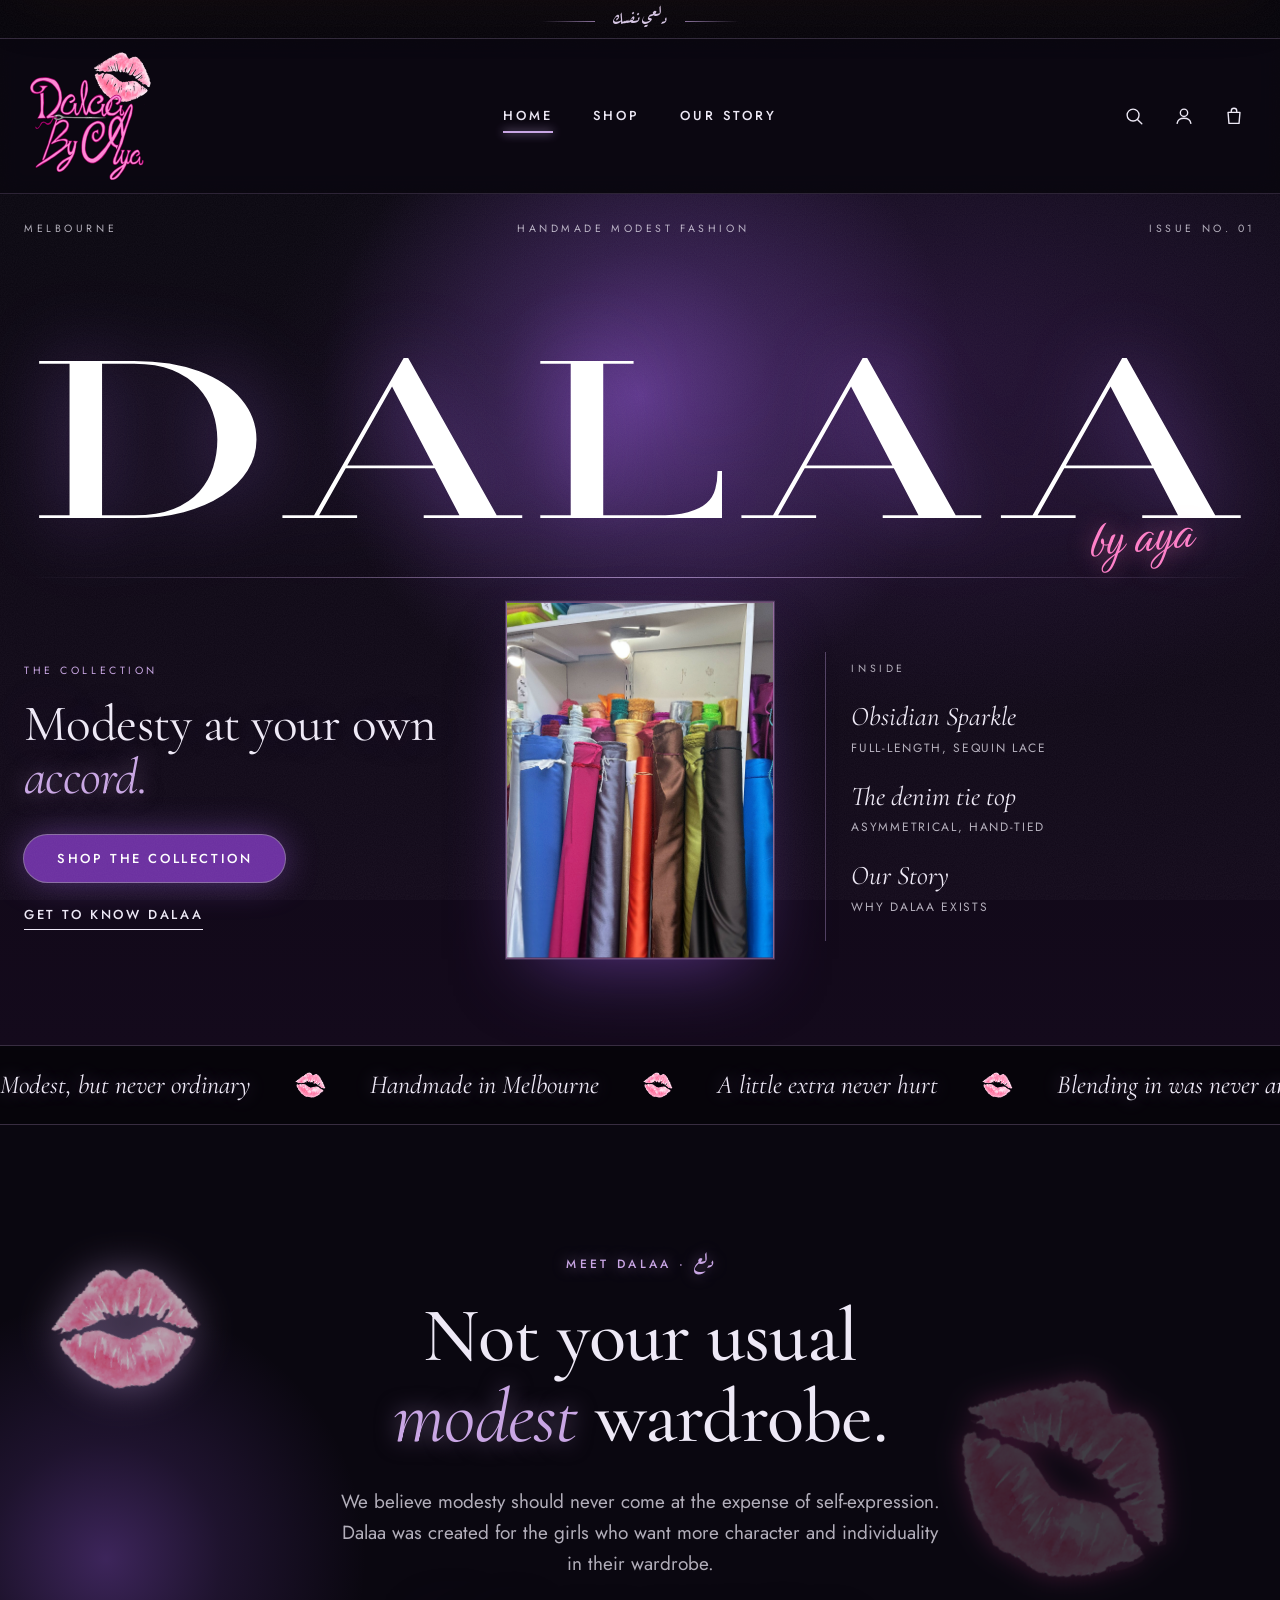
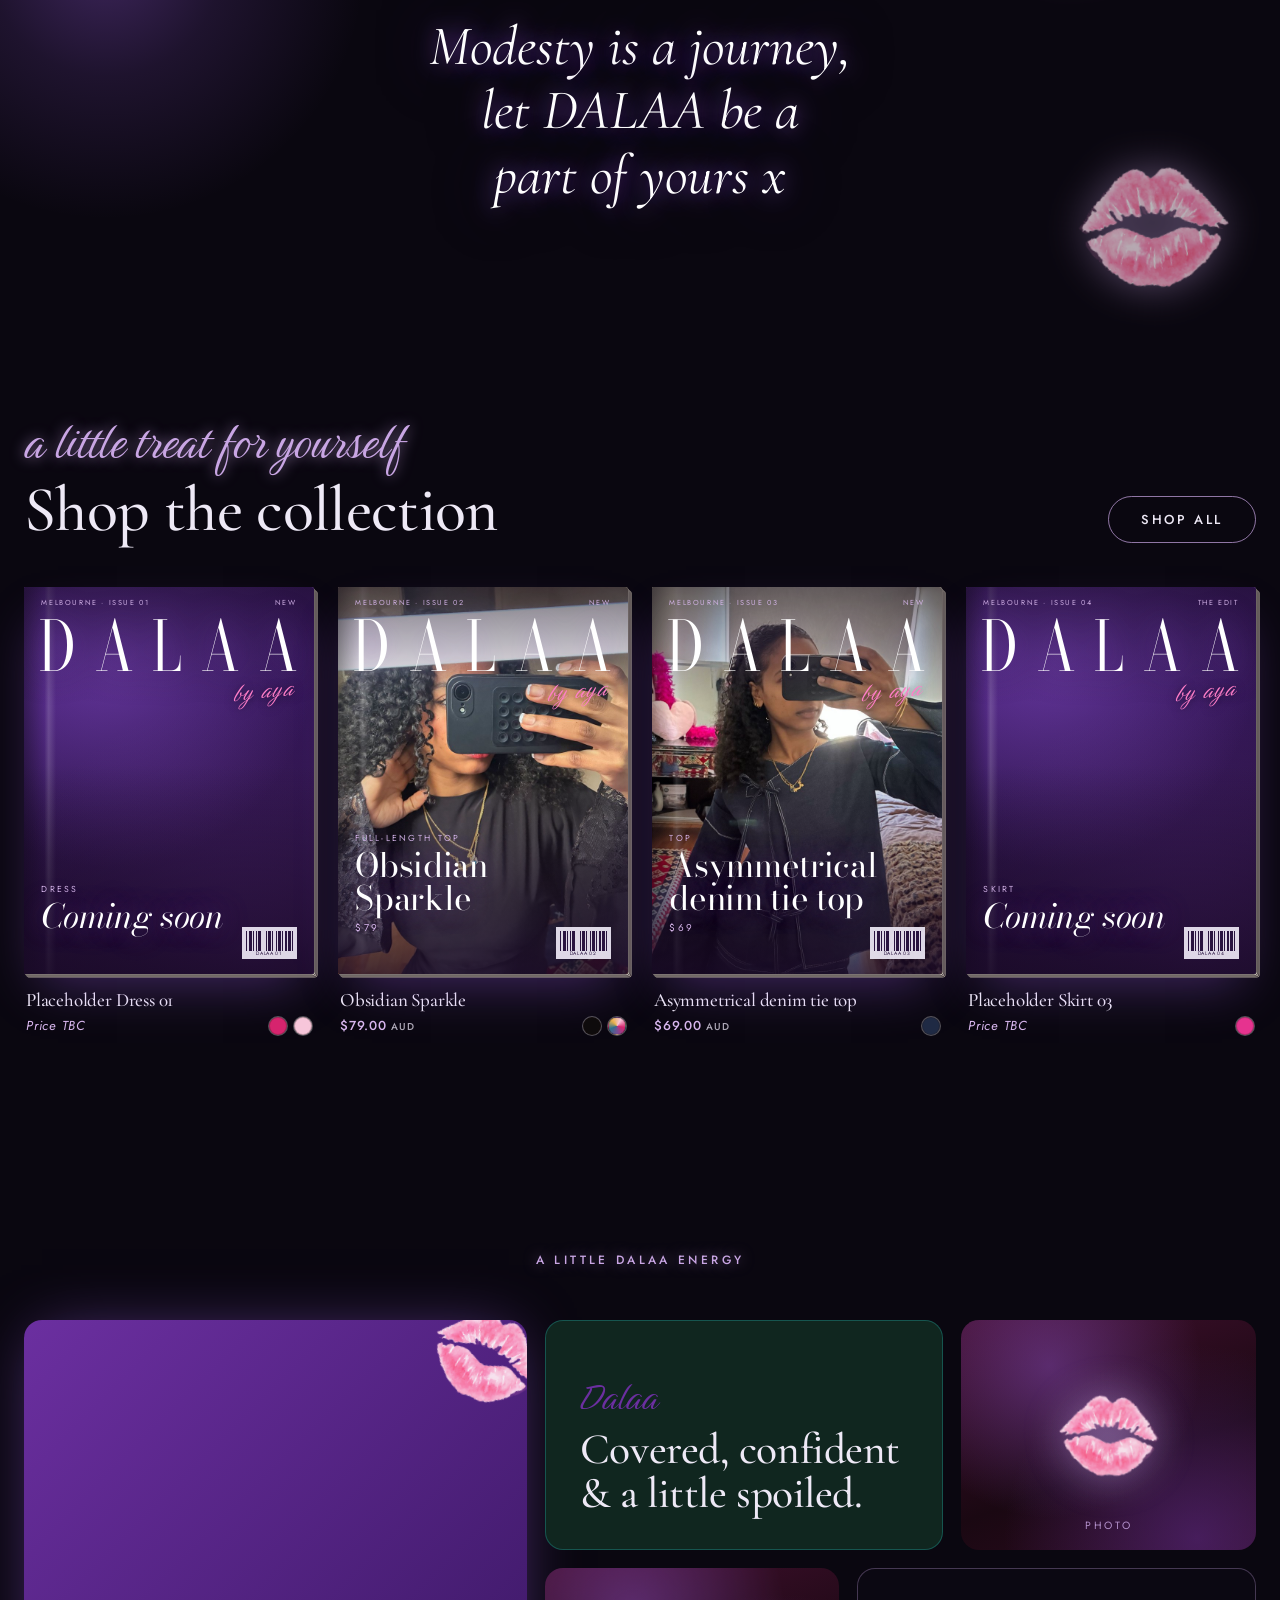
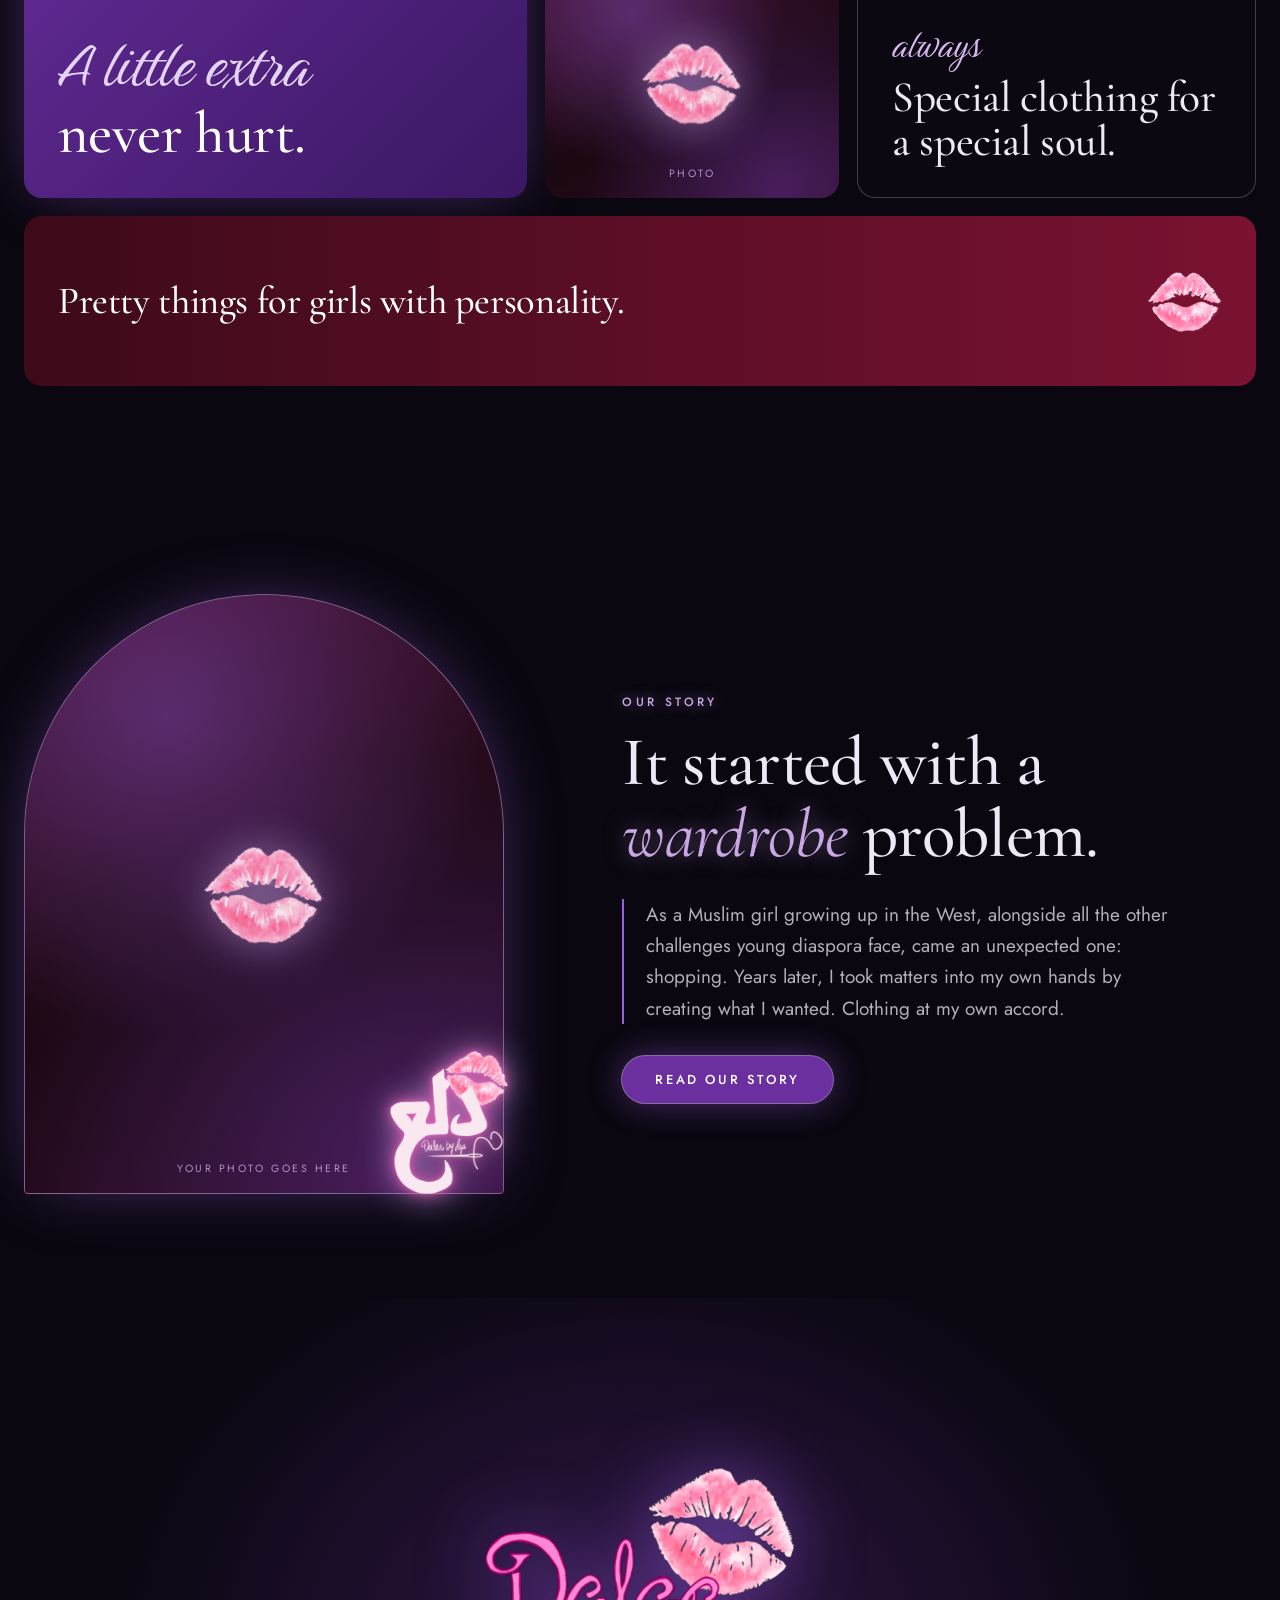
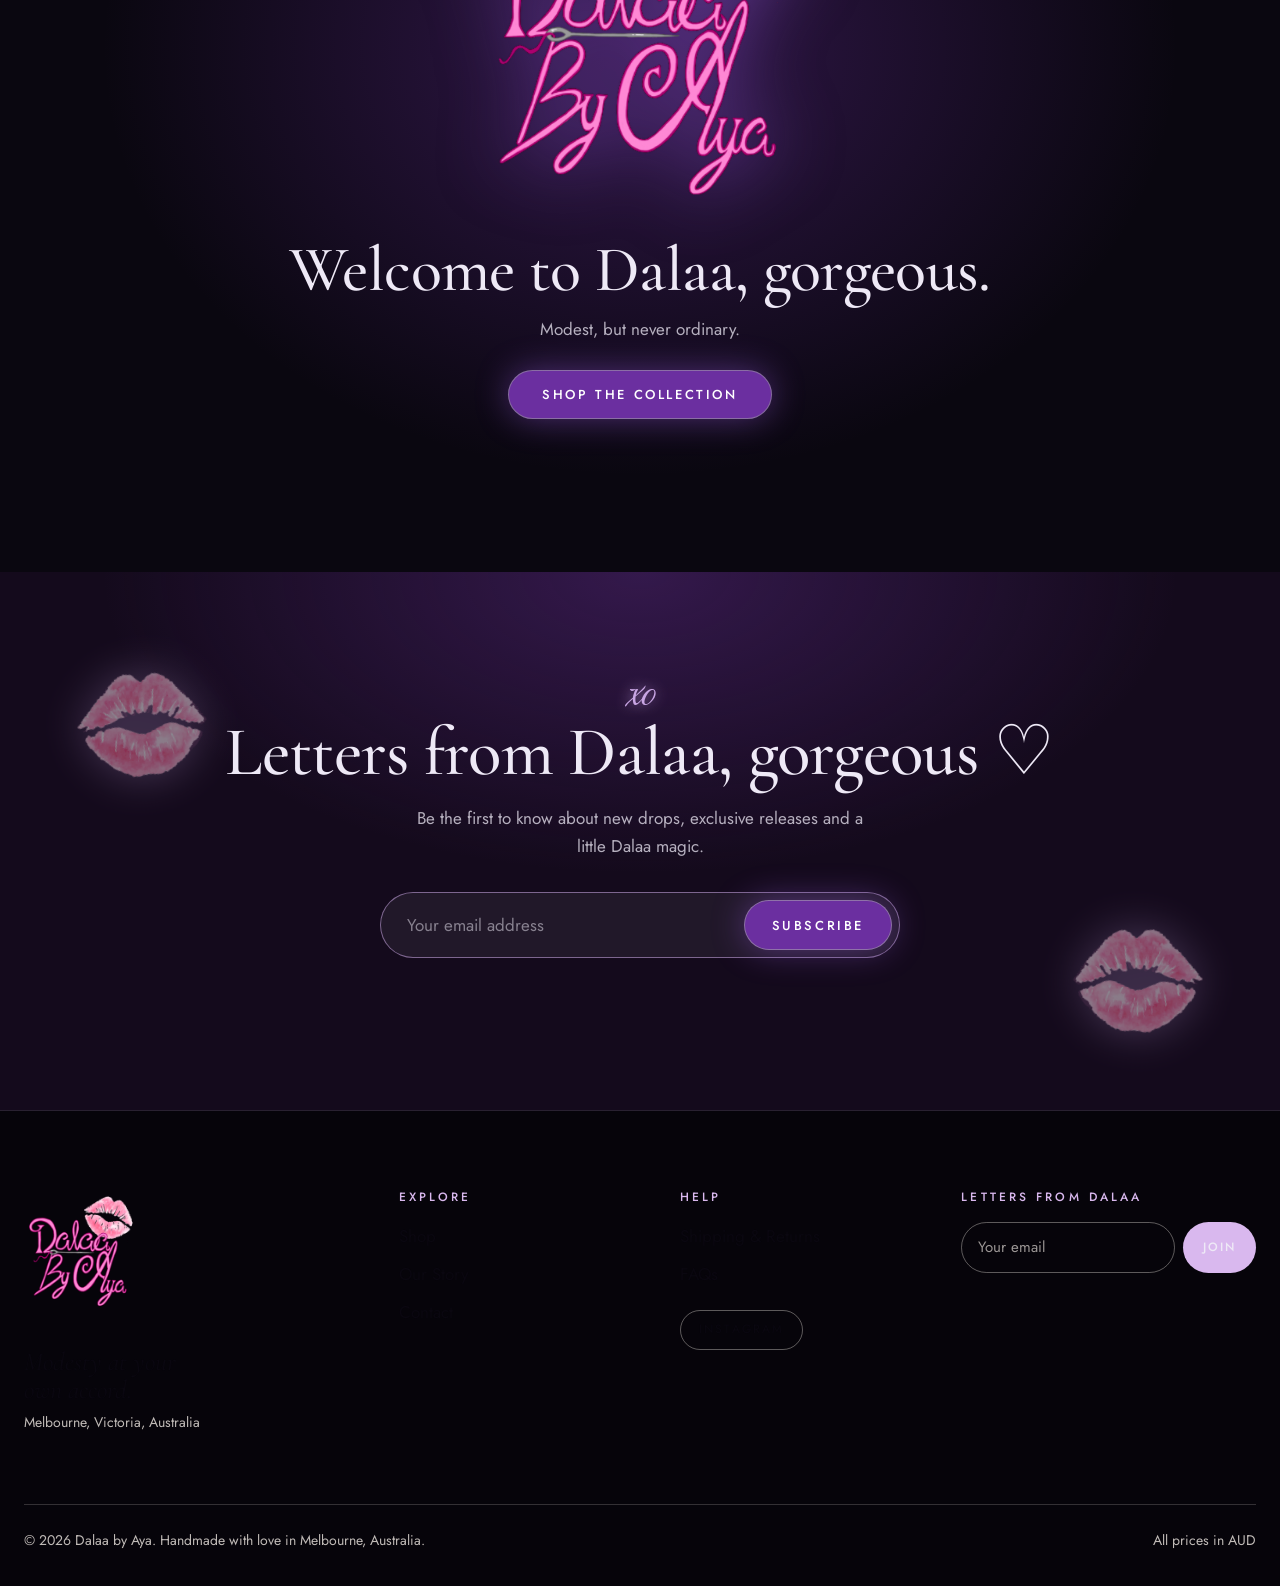
==== commit d895d5c8: "Smaller, legible Quick add; covers restyled in the site's plum and lilac mood Co-Authored-By: Claude" ====
--- a/index.html
+++ b/index.html
@@ -18,7 +18,7 @@
 <link rel="stylesheet" href="css/main.css?v=48f4ce8a">
 <link rel="stylesheet" href="css/story.css?v=11771f35">
 <script>(function(){var d=document.documentElement;d.classList.add("story-ready");if(window.matchMedia&&window.matchMedia("(prefers-reduced-motion: reduce)").matches)d.classList.add("story-calm");setTimeout(function(){if(!window.__storyOK)d.classList.remove("story-ready")},3500)})()</script>
-<link rel="stylesheet" href="css/home.css?v=7c0acd05">
+<link rel="stylesheet" href="css/home.css?v=6df4d26f">
 </head>
 <body class="story-dark home-dark">
 <a class="skip" href="#main">Skip to content</a>
--- a/css/home.css
+++ b/css/home.css
@@ -105,3 +105,26 @@
   .mh-grid{grid-template-columns:1fr;gap:30px}
   .mh-copy{order:2}.mag-hero .hv-par{order:1;width:min(100%,340px);margin-inline:auto}.mh-lines{order:3;border-left:0;padding-left:0;border-top:1px solid rgba(201,166,228,.35);padding-top:20px}
 }
+
+/* ---- Quick add: small, dark glass, light text, so it can actually be read ---- */
+.home-dark .cm .quick{left:auto;right:8%;bottom:25%;width:auto}
+.home-dark .cm .quick-btn{width:auto;background:rgba(10,7,16,.9);color:#F3EEFA;border:1px solid rgba(201,166,228,.7);border-radius:999px;padding:6px 13px;font-size:9px;font-weight:500;letter-spacing:.22em;text-shadow:none;box-shadow:0 6px 18px -6px rgba(0,0,0,.7)}
+.home-dark .cm .quick-btn:hover{background:#C9A6E4;color:#140A1C;border-color:#C9A6E4}
+
+/* ---- Cards in the site's own plum-and-lilac mood ---- */
+.home-dark .leaf-front:before{background:linear-gradient(180deg,rgba(20,10,28,.55),rgba(20,10,28,0) 30%,rgba(20,10,28,0) 46%,rgba(26,10,40,.82))}
+.home-dark .cv-frame{display:block;inset:2.6cqw;border:1px solid rgba(201,166,228,.42);z-index:2}
+.home-dark .cv-date{color:#D9B8EE}
+.home-dark .cv-lines small{color:#D9B8EE}
+.home-dark .cv-lines i{color:#D9B8EE}
+.home-dark .cv-lines b{text-shadow:0 0 26px rgba(155,93,229,.6),0 2px 18px rgba(0,0,0,.5)}
+.home-dark .cv-mast{filter:drop-shadow(0 0 16px rgba(155,93,229,.55))}
+.home-dark .cv-code{background:rgba(238,233,246,.92)}
+.home-dark .cv-code span{background:repeating-linear-gradient(90deg,#2a1440 0 .5cqw,transparent .5cqw .9cqw,#2a1440 .9cqw 1.9cqw,transparent 1.9cqw 2.3cqw,#2a1440 2.3cqw 2.6cqw,transparent 2.6cqw 3.4cqw)}
+.home-dark .cv-code em{color:#2a1440}
+.home-dark .cm .ph{background:linear-gradient(165deg,#4a2080,#140A1C)!important;color:#E4D4F4}
+.home-dark .cm{transition:transform .6s var(--ease)}
+.home-dark .card:hover .cm{transform:translateY(-6px)}
+.home-dark .card:hover .card-media{box-shadow:.6px .6px 0 #2a2226,1.2px 1.2px 0 #cfc8bf,1.8px 1.8px 0 #2a2226,2.4px 2.4px 0 #bdb5aa,3px 3px 0 #2a2226,3.6px 3.6px 0 #a79e93,0 30px 60px -16px rgba(155,93,229,.65)}
+.home-dark .card-name{font-family:var(--serif);font-size:19px}
+.home-dark .card-info .price{color:#D9B8EE}
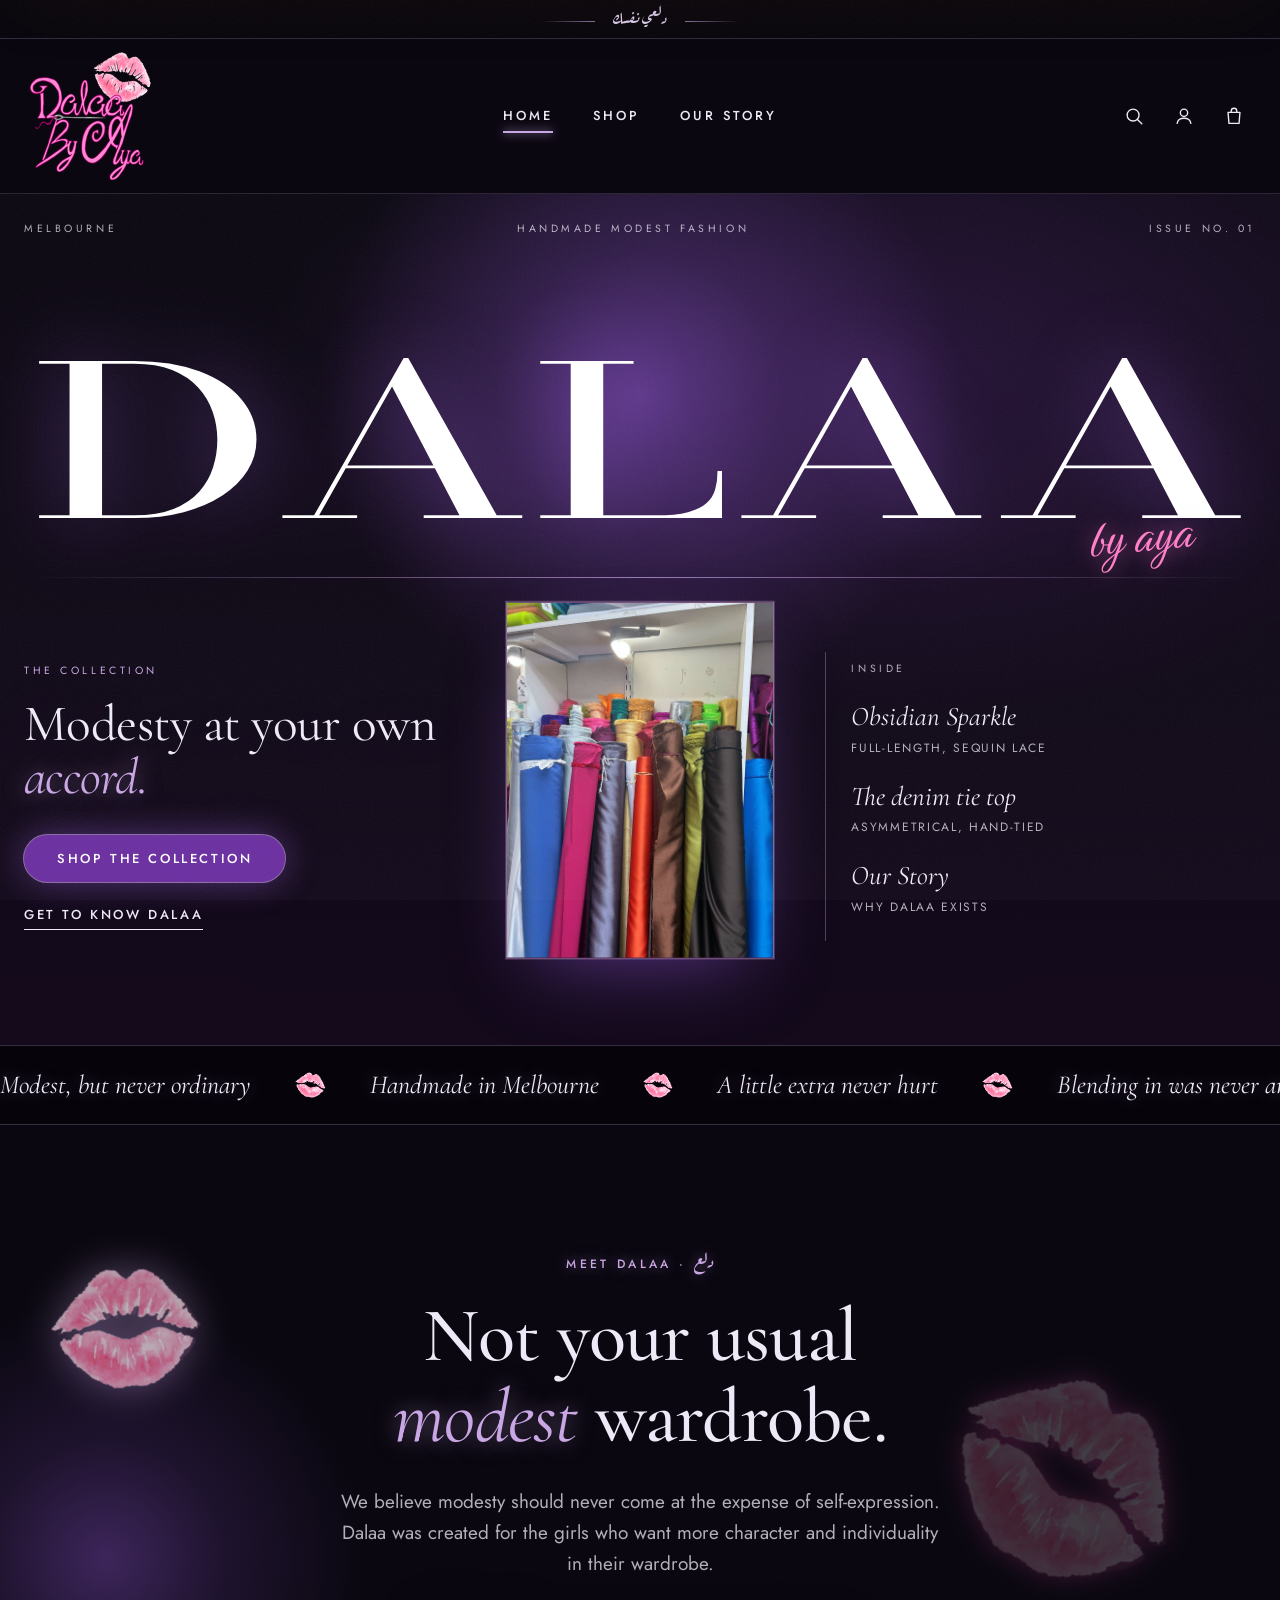
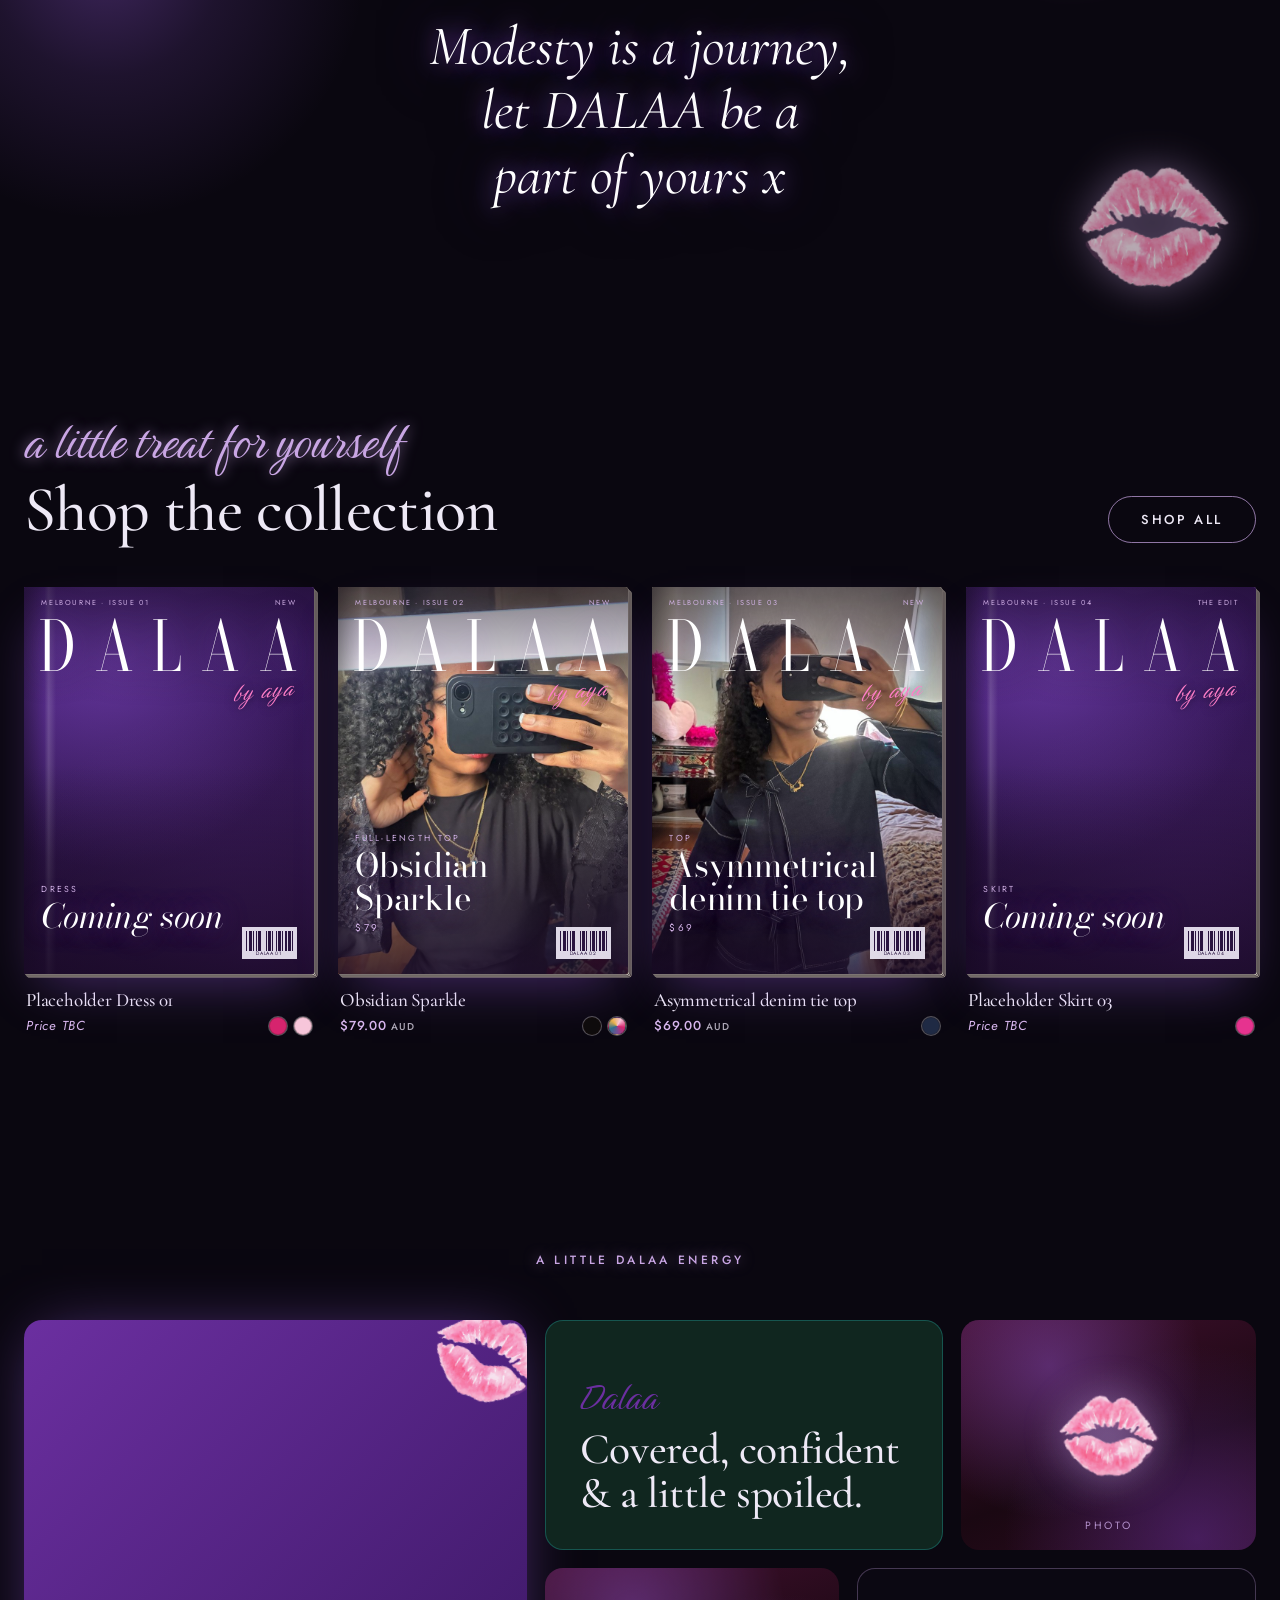
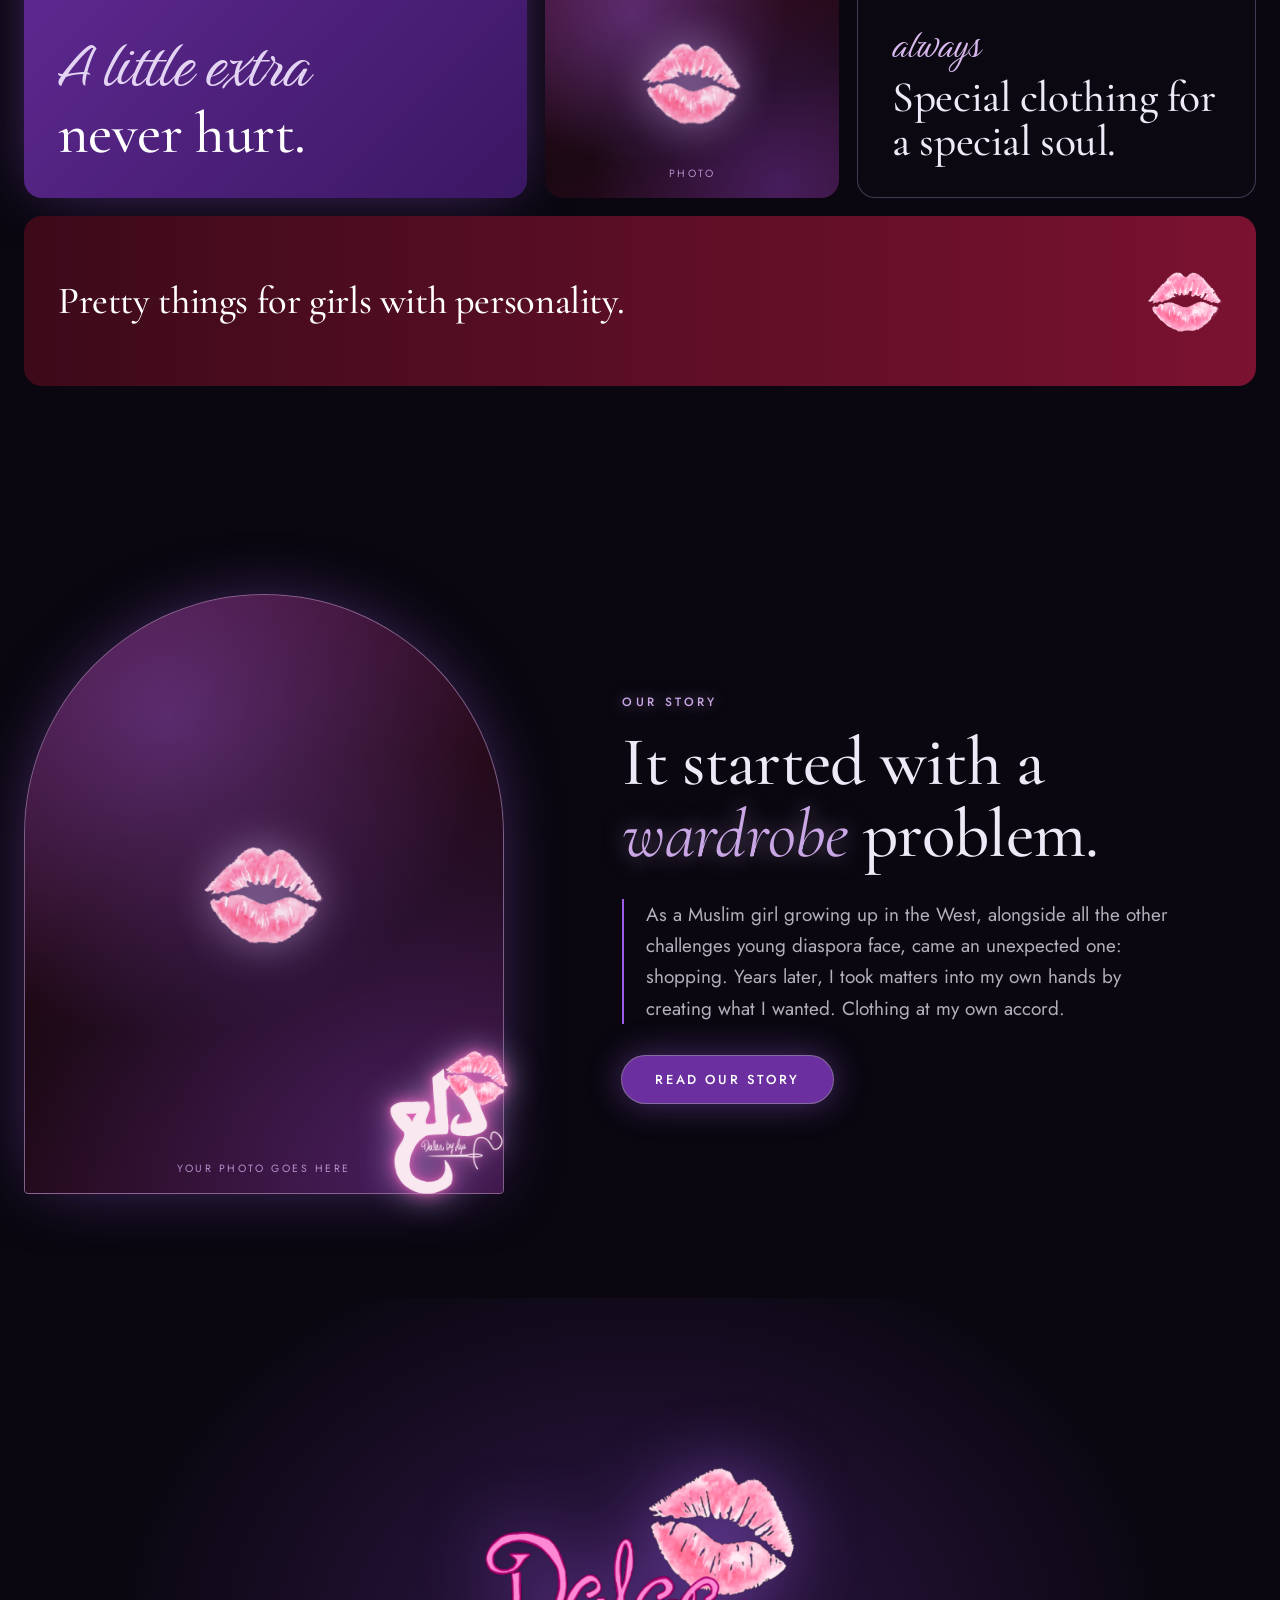
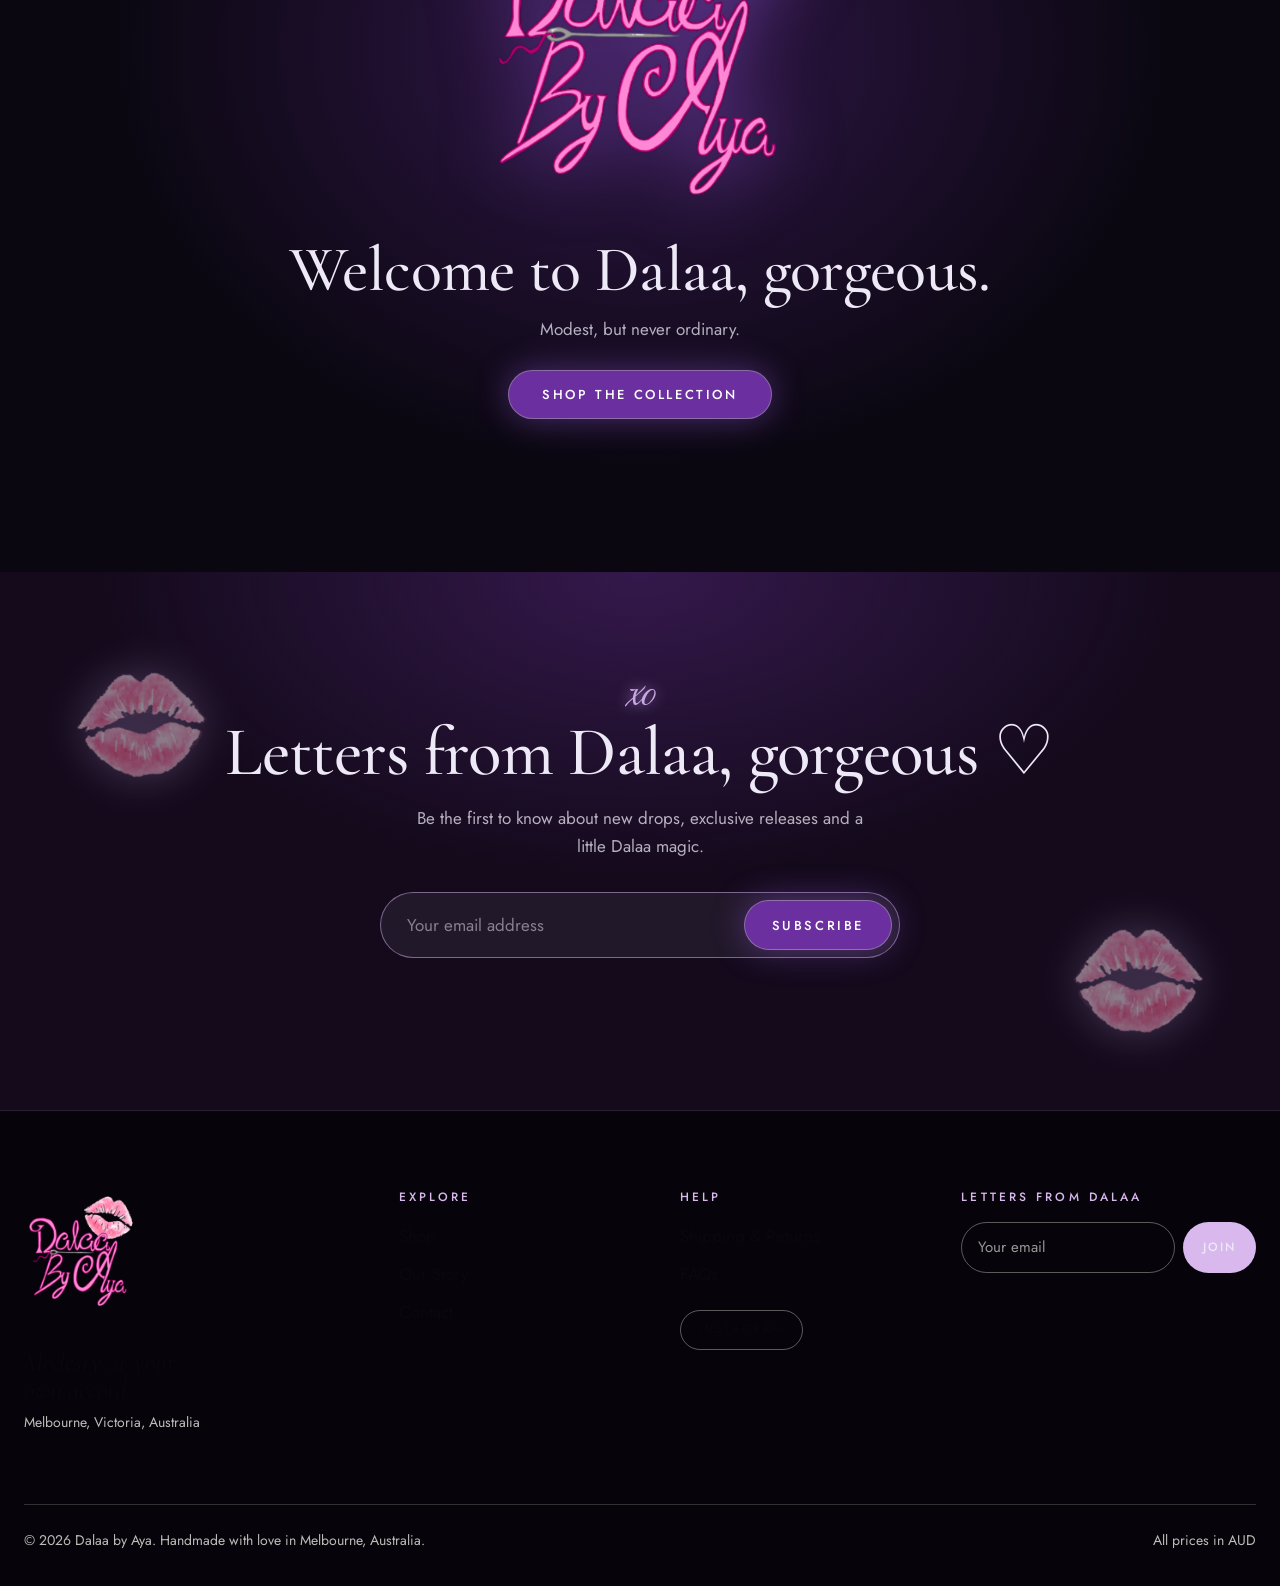
==== commit 7c118cfd: "Shop: put the Modesty is a journey line at the top Co-Authored-By: Claude Sonnet 5.5 <noreply@anthro" ====
--- a/index.html
+++ b/index.html
@@ -18,7 +18,7 @@
 <link rel="stylesheet" href="css/main.css?v=48f4ce8a">
 <link rel="stylesheet" href="css/story.css?v=11771f35">
 <script>(function(){var d=document.documentElement;d.classList.add("story-ready");if(window.matchMedia&&window.matchMedia("(prefers-reduced-motion: reduce)").matches)d.classList.add("story-calm");setTimeout(function(){if(!window.__storyOK)d.classList.remove("story-ready")},3500)})()</script>
-<link rel="stylesheet" href="css/home.css?v=6df4d26f">
+<link rel="stylesheet" href="css/home.css?v=d8d9a0bf">
 </head>
 <body class="story-dark home-dark">
 <a class="skip" href="#main">Skip to content</a>
--- a/css/home.css
+++ b/css/home.css
@@ -128,3 +128,5 @@
 .home-dark .card:hover .card-media{box-shadow:.6px .6px 0 #2a2226,1.2px 1.2px 0 #cfc8bf,1.8px 1.8px 0 #2a2226,2.4px 2.4px 0 #bdb5aa,3px 3px 0 #2a2226,3.6px 3.6px 0 #a79e93,0 30px 60px -16px rgba(155,93,229,.65)}
 .home-dark .card-name{font-family:var(--serif);font-size:19px}
 .home-dark .card-info .price{color:#D9B8EE}
+
+.page-quote{font-family:var(--serif);font-style:italic;font-size:clamp(24px,3.2vw,40px);line-height:1.15;color:var(--glow);text-shadow:0 0 26px rgba(155,93,229,.55);margin:0 0 30px;text-wrap:balance}
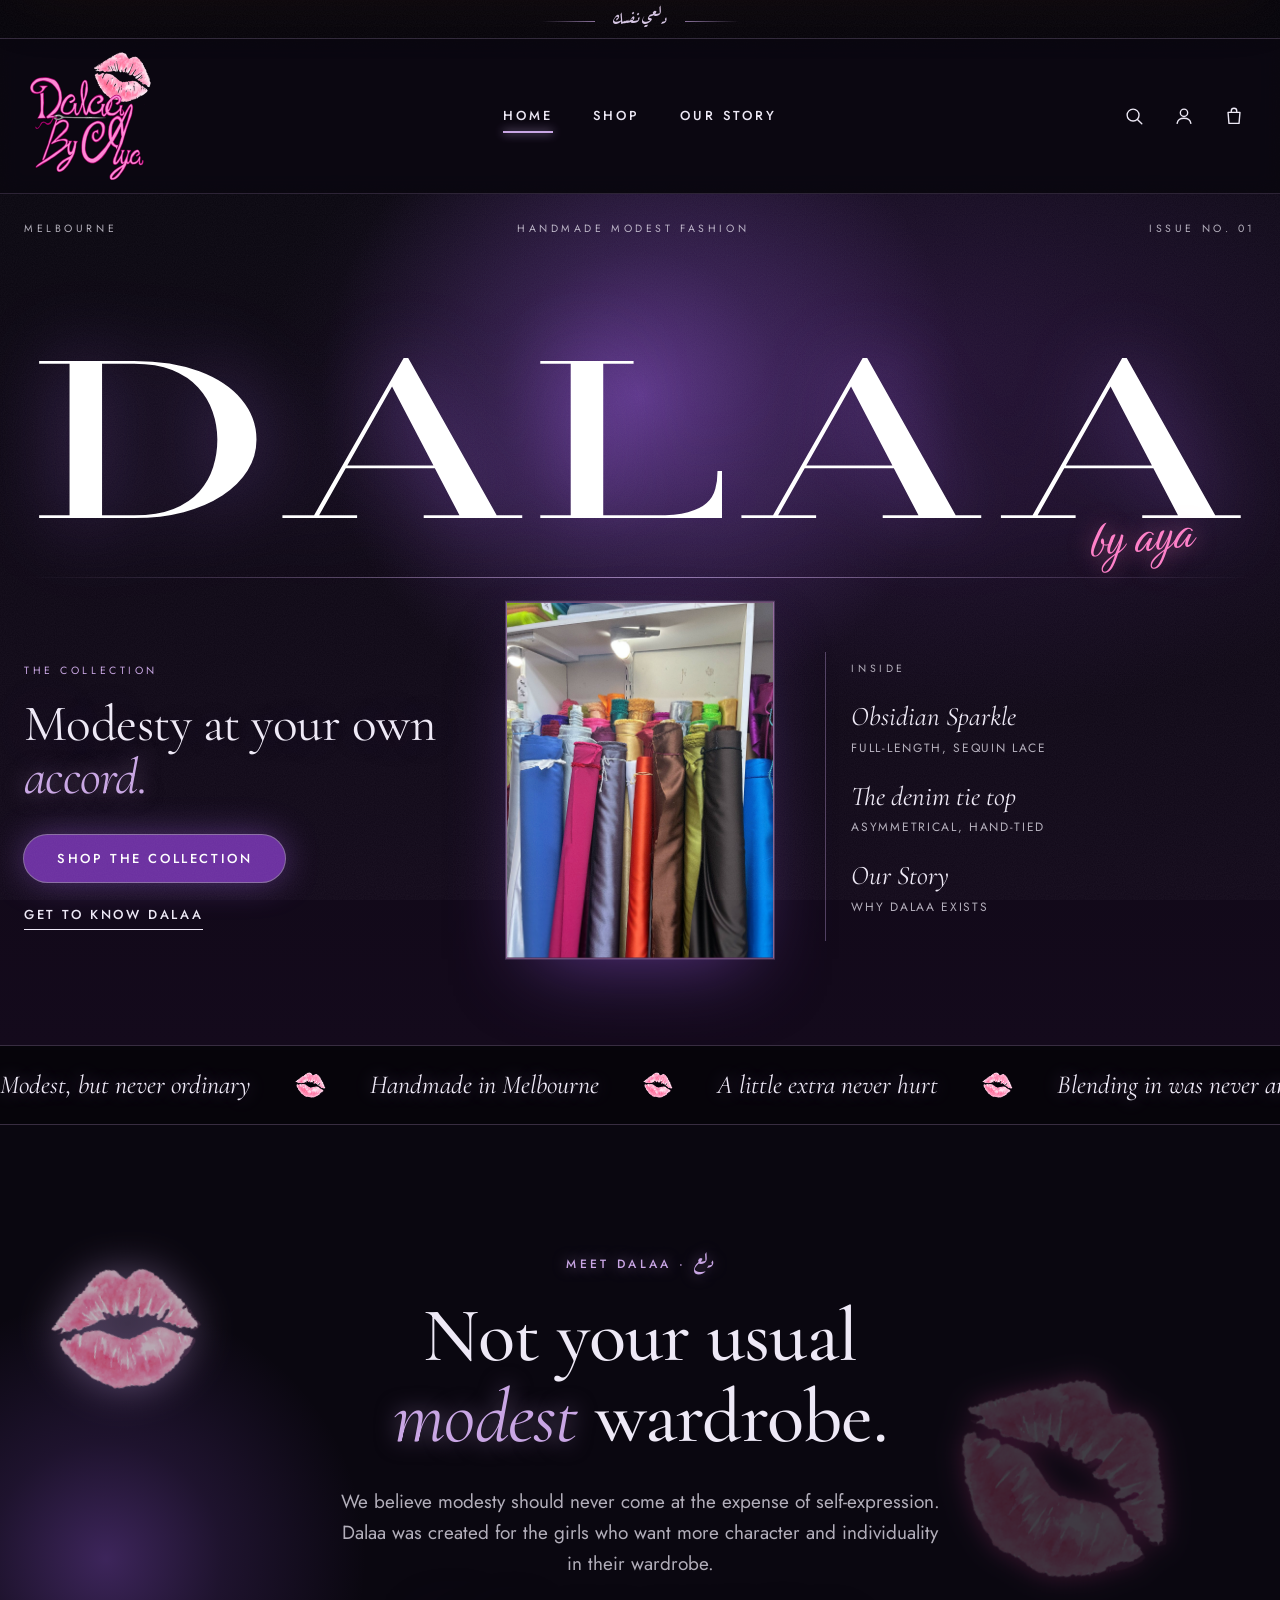
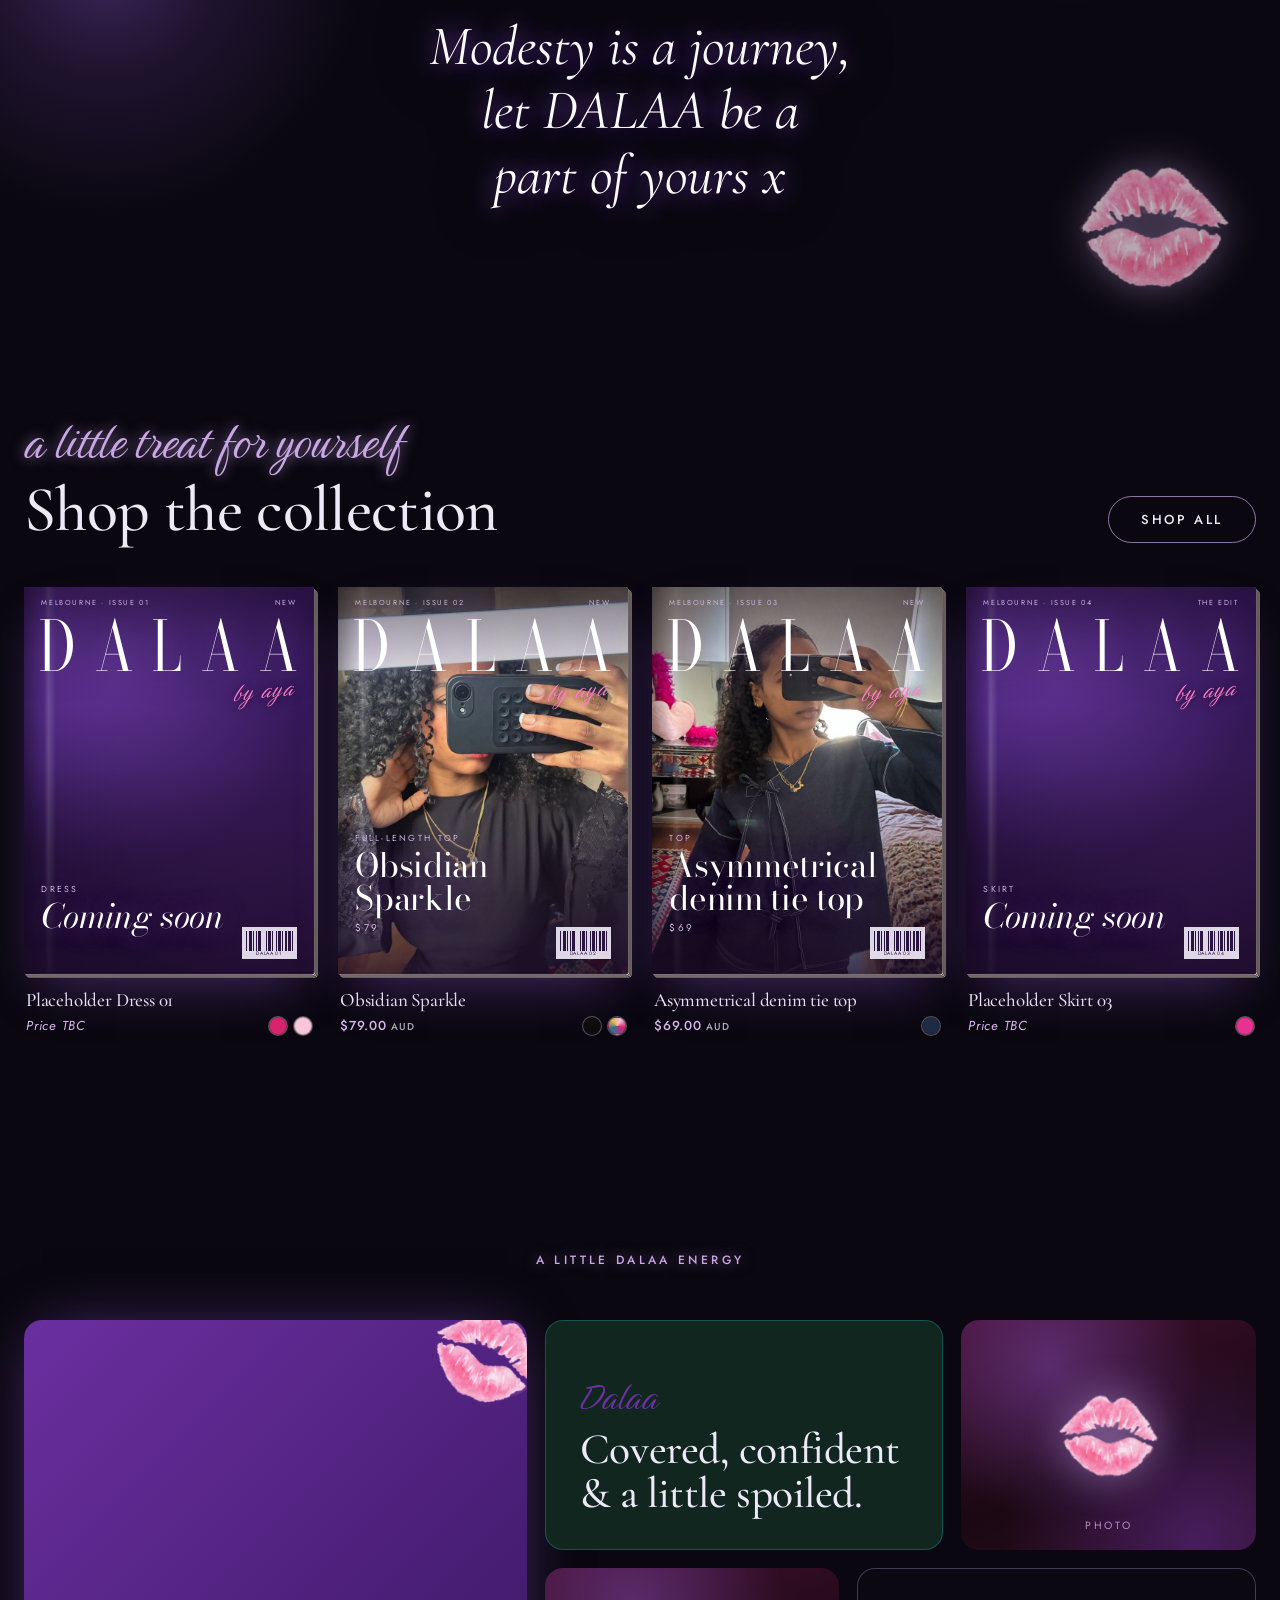
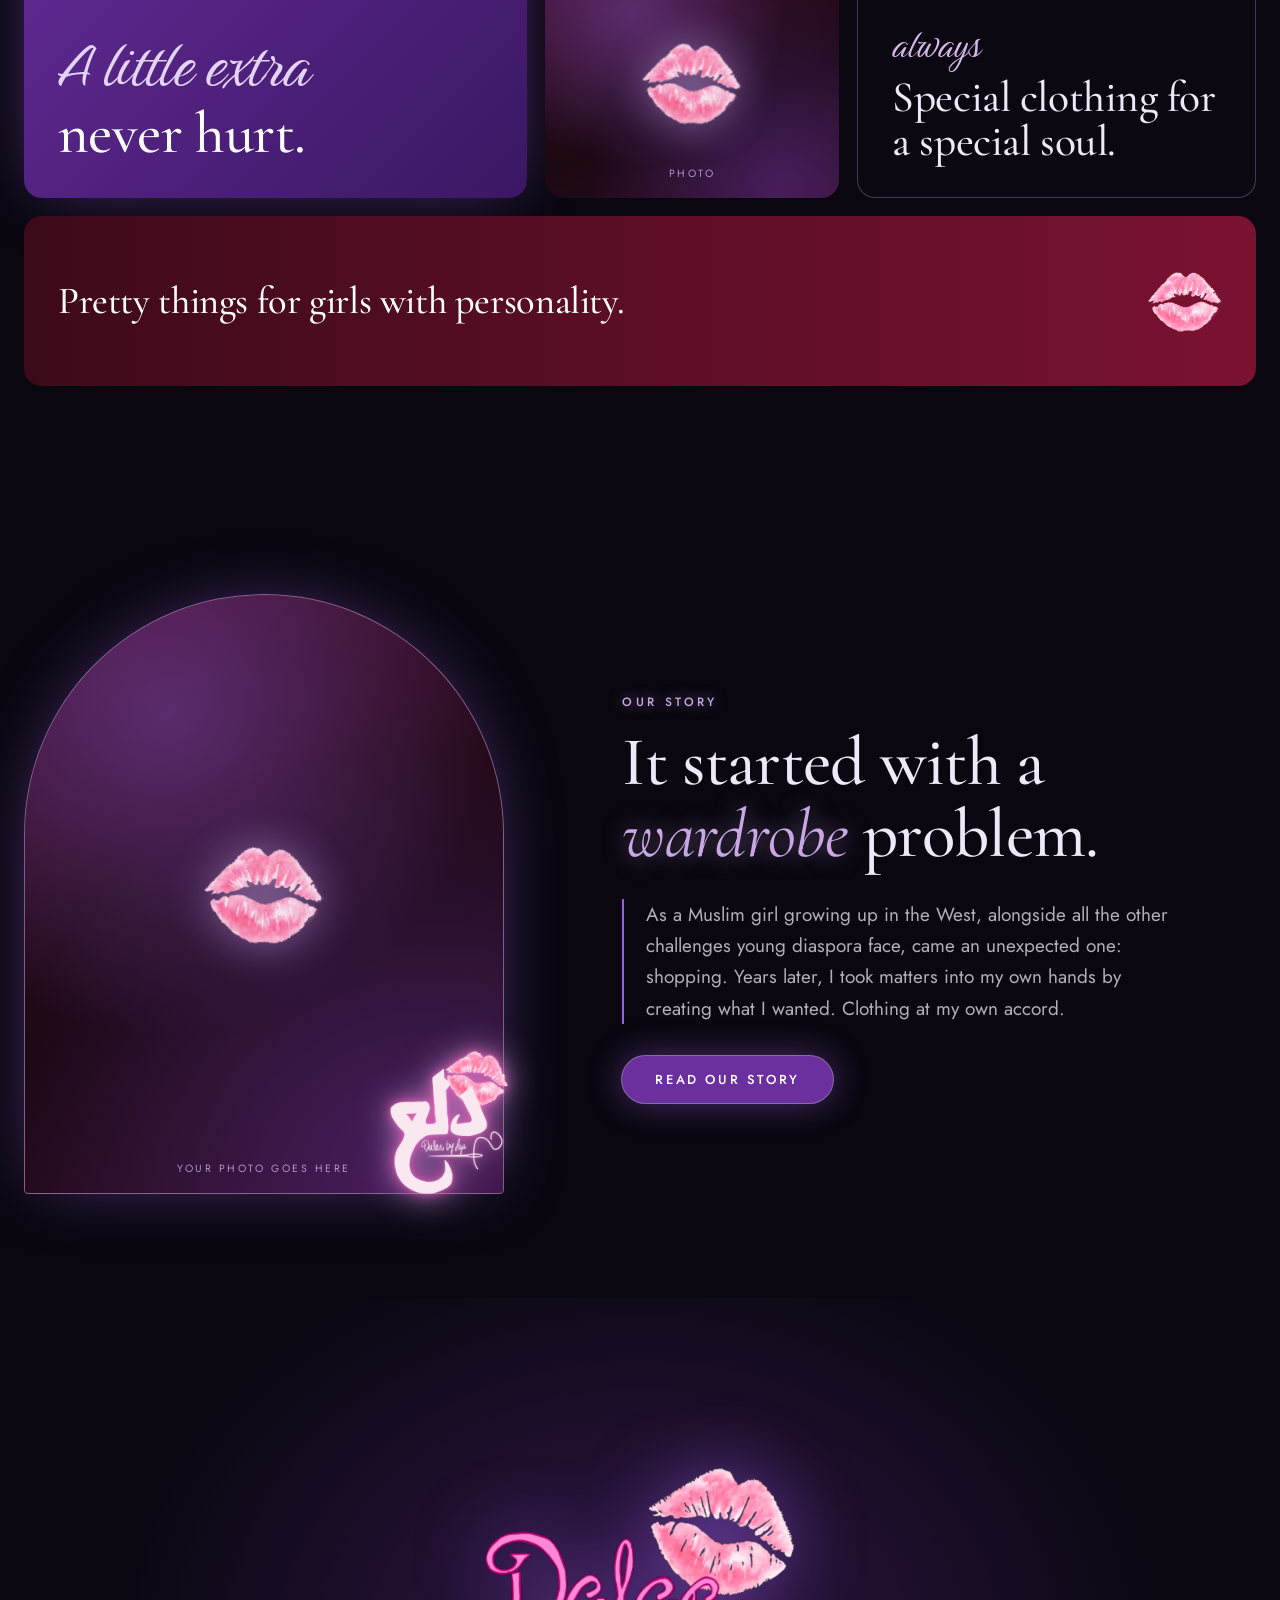
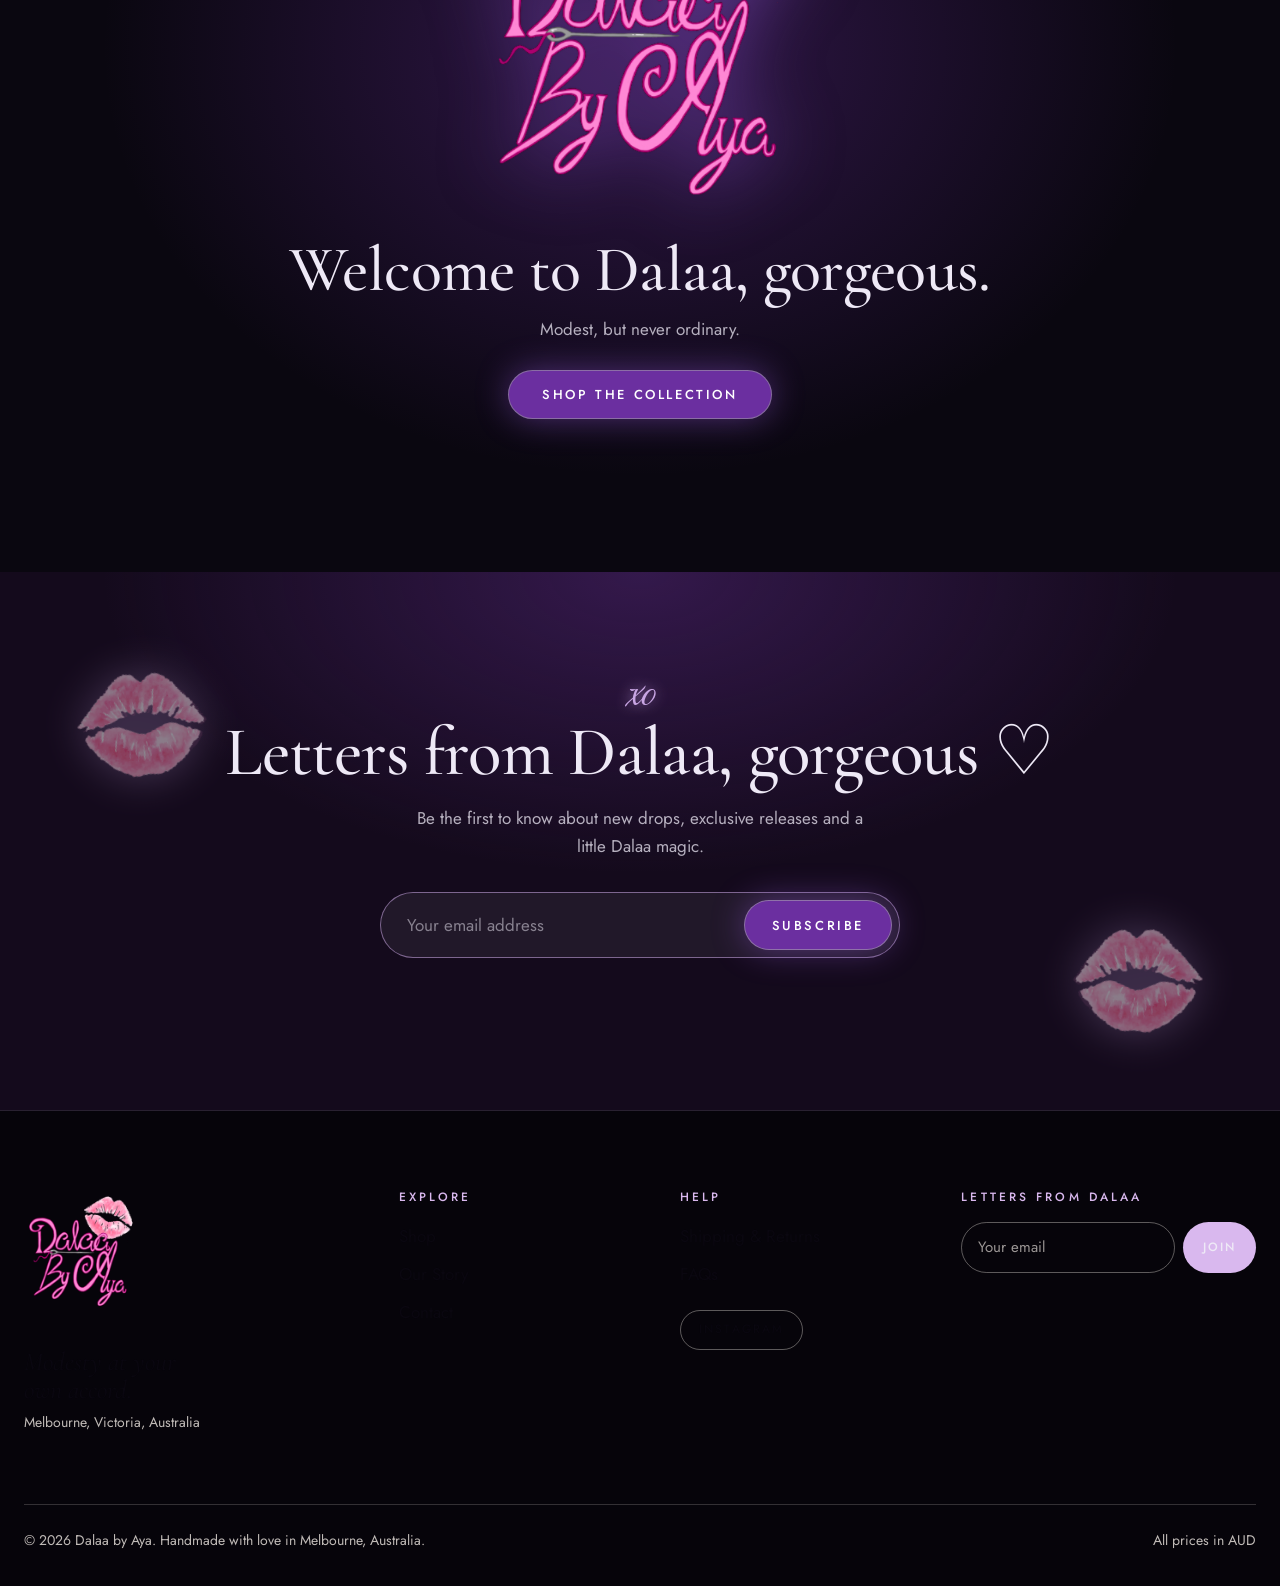
==== commit cd988e89: "Shop: quote sits under 'The collection' Co-Authored-By: Claude Sonnet 5.5 <noreply@anthropic.com> Cl" ====
--- a/index.html
+++ b/index.html
@@ -18,7 +18,7 @@
 <link rel="stylesheet" href="css/main.css?v=48f4ce8a">
 <link rel="stylesheet" href="css/story.css?v=11771f35">
 <script>(function(){var d=document.documentElement;d.classList.add("story-ready");if(window.matchMedia&&window.matchMedia("(prefers-reduced-motion: reduce)").matches)d.classList.add("story-calm");setTimeout(function(){if(!window.__storyOK)d.classList.remove("story-ready")},3500)})()</script>
-<link rel="stylesheet" href="css/home.css?v=d8d9a0bf">
+<link rel="stylesheet" href="css/home.css?v=7d1ad80c">
 </head>
 <body class="story-dark home-dark">
 <a class="skip" href="#main">Skip to content</a>
--- a/css/home.css
+++ b/css/home.css
@@ -129,4 +129,4 @@
 .home-dark .card-name{font-family:var(--serif);font-size:19px}
 .home-dark .card-info .price{color:#D9B8EE}
 
-.page-quote{font-family:var(--serif);font-style:italic;font-size:clamp(24px,3.2vw,40px);line-height:1.15;color:var(--glow);text-shadow:0 0 26px rgba(155,93,229,.55);margin:0 0 30px;text-wrap:balance}
+.page-head .page-quote{max-width:none;font-family:var(--serif);font-style:italic;font-size:clamp(20px,2.3vw,30px);line-height:1.2;color:var(--glow);text-shadow:0 0 26px rgba(155,93,229,.55);margin:18px 0 14px;text-wrap:balance}
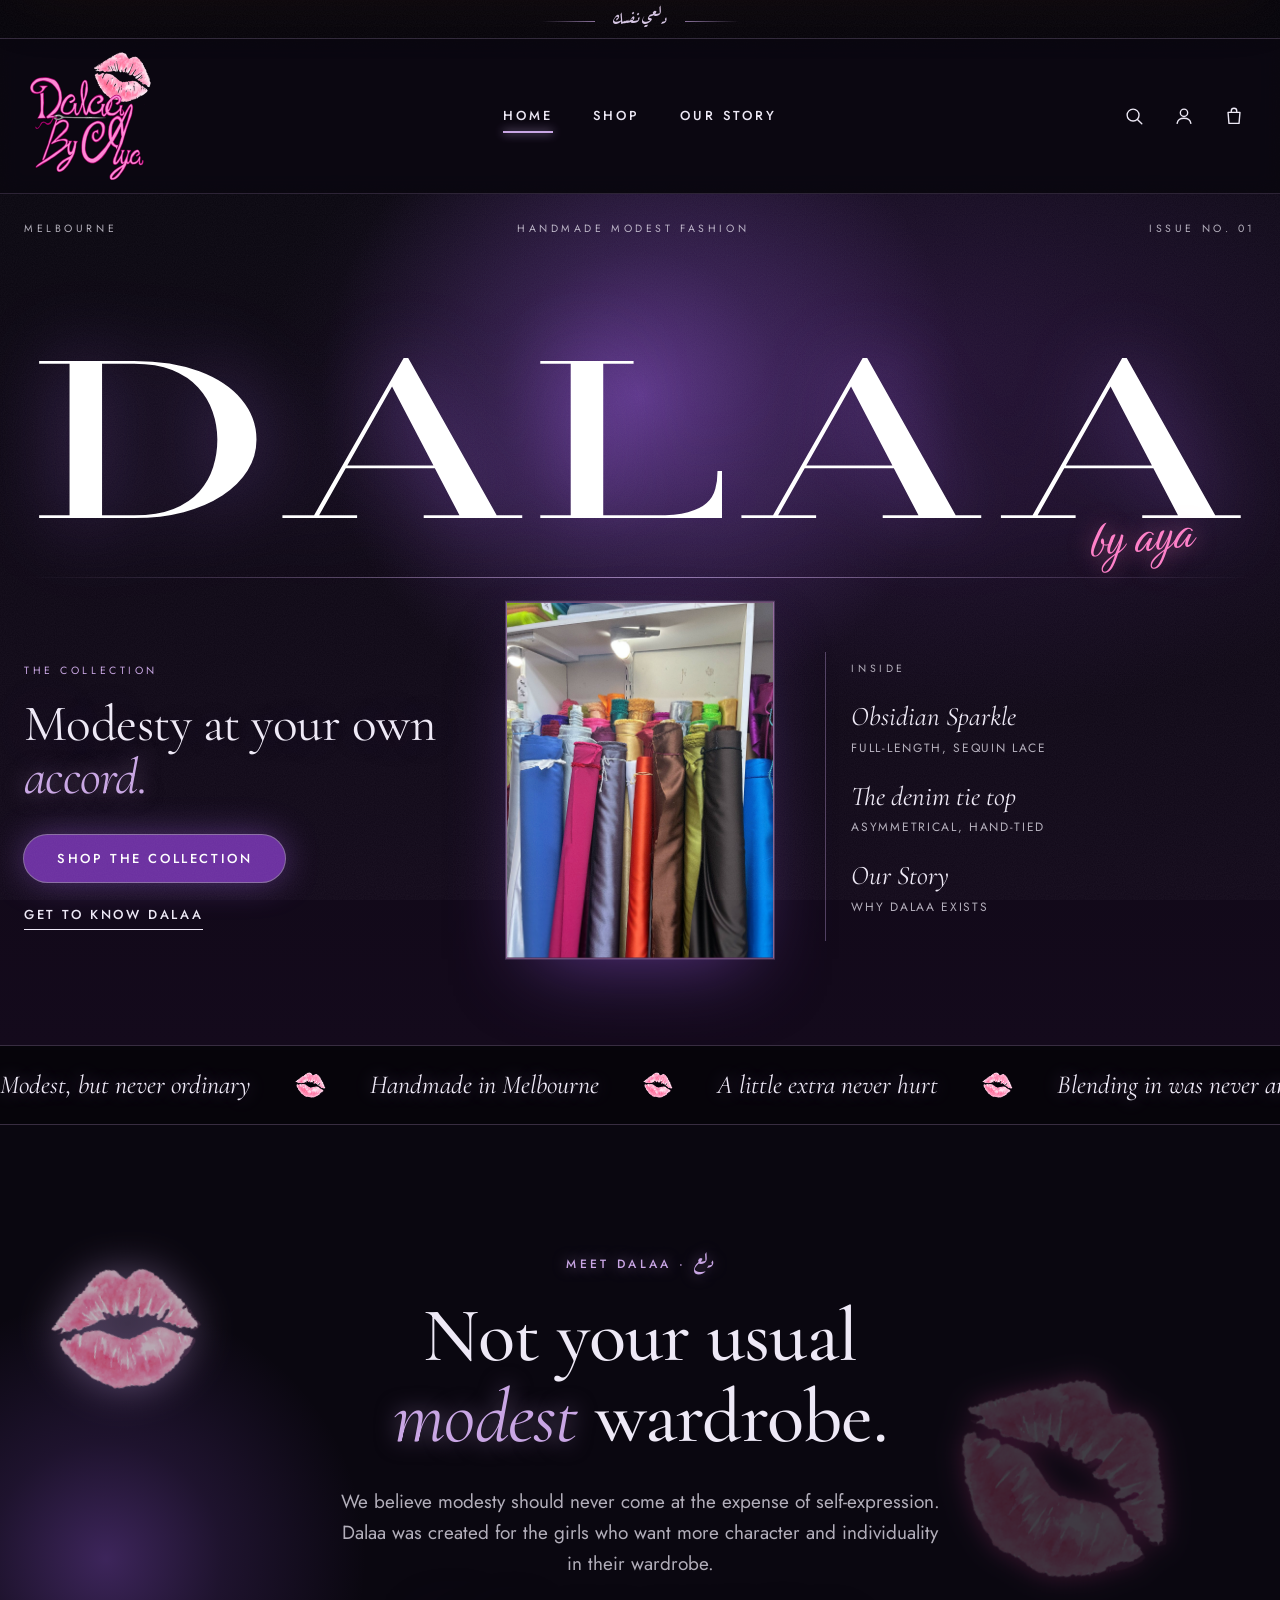
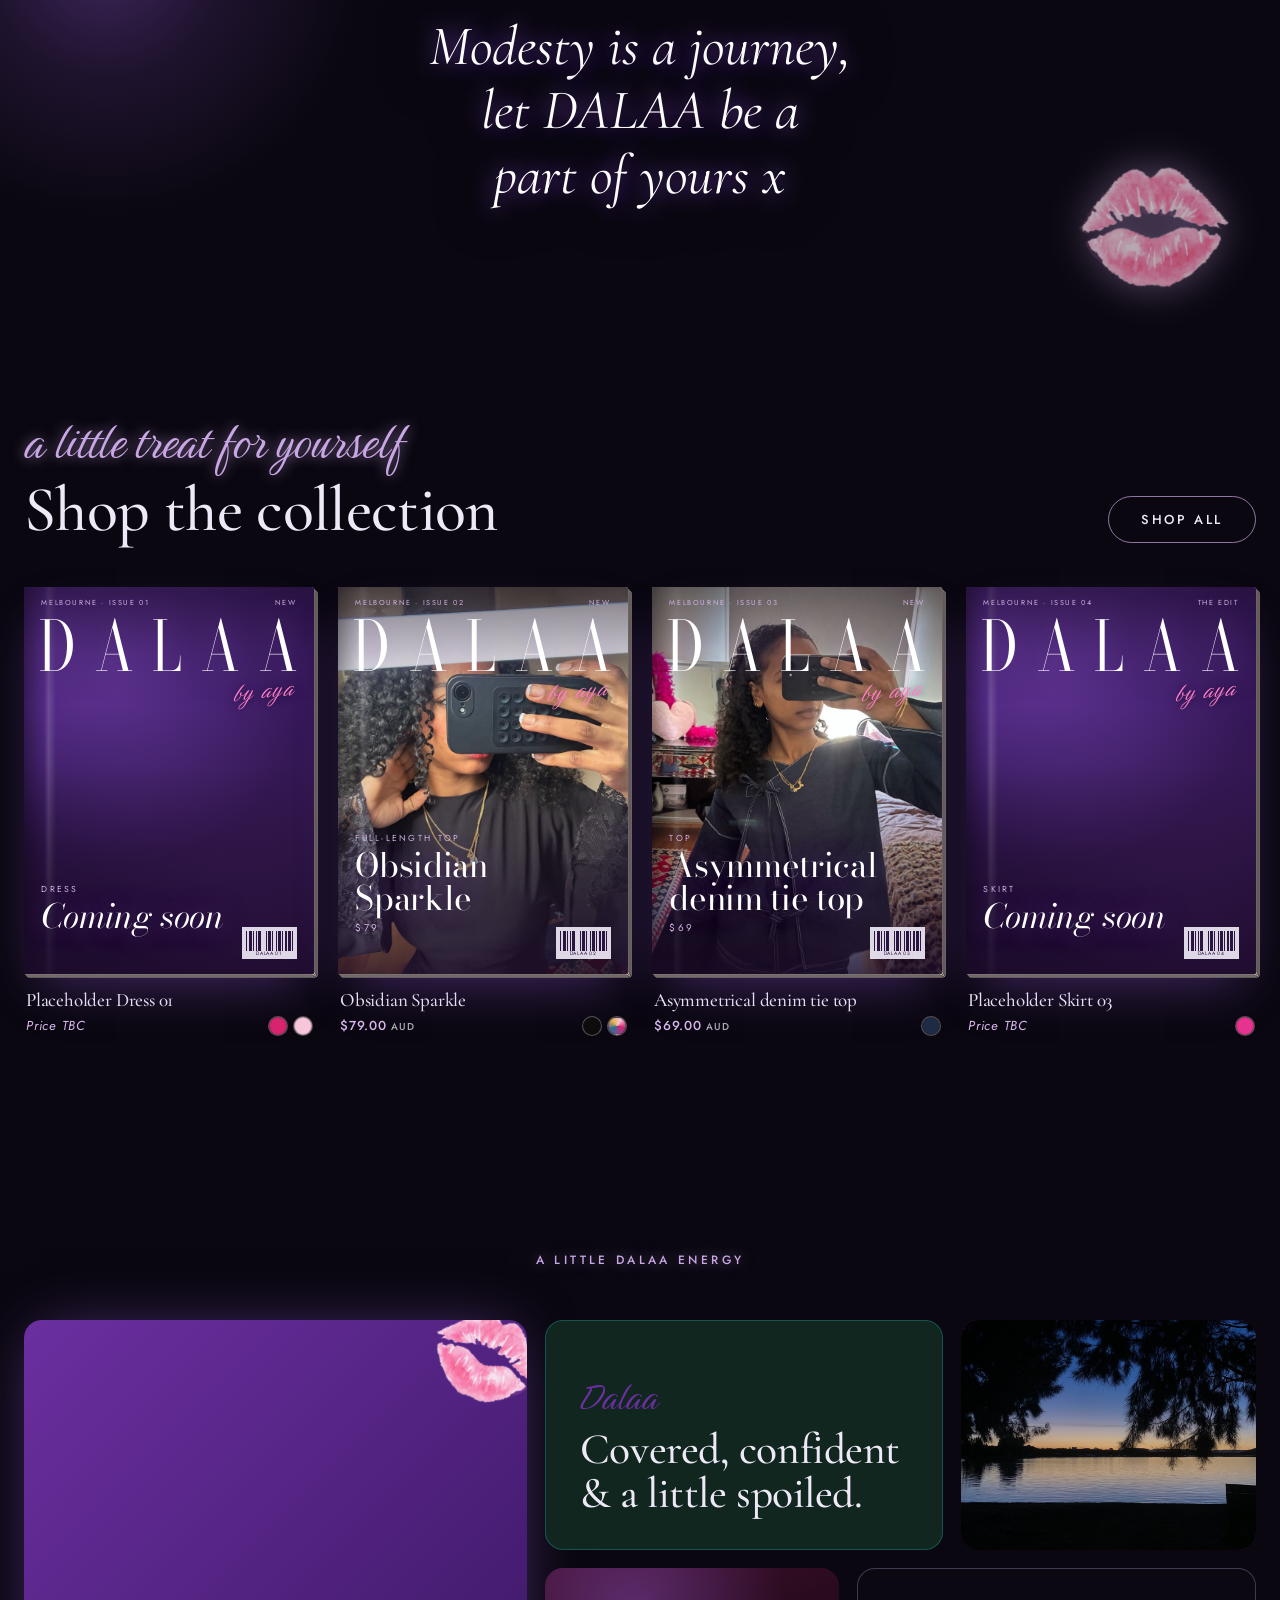
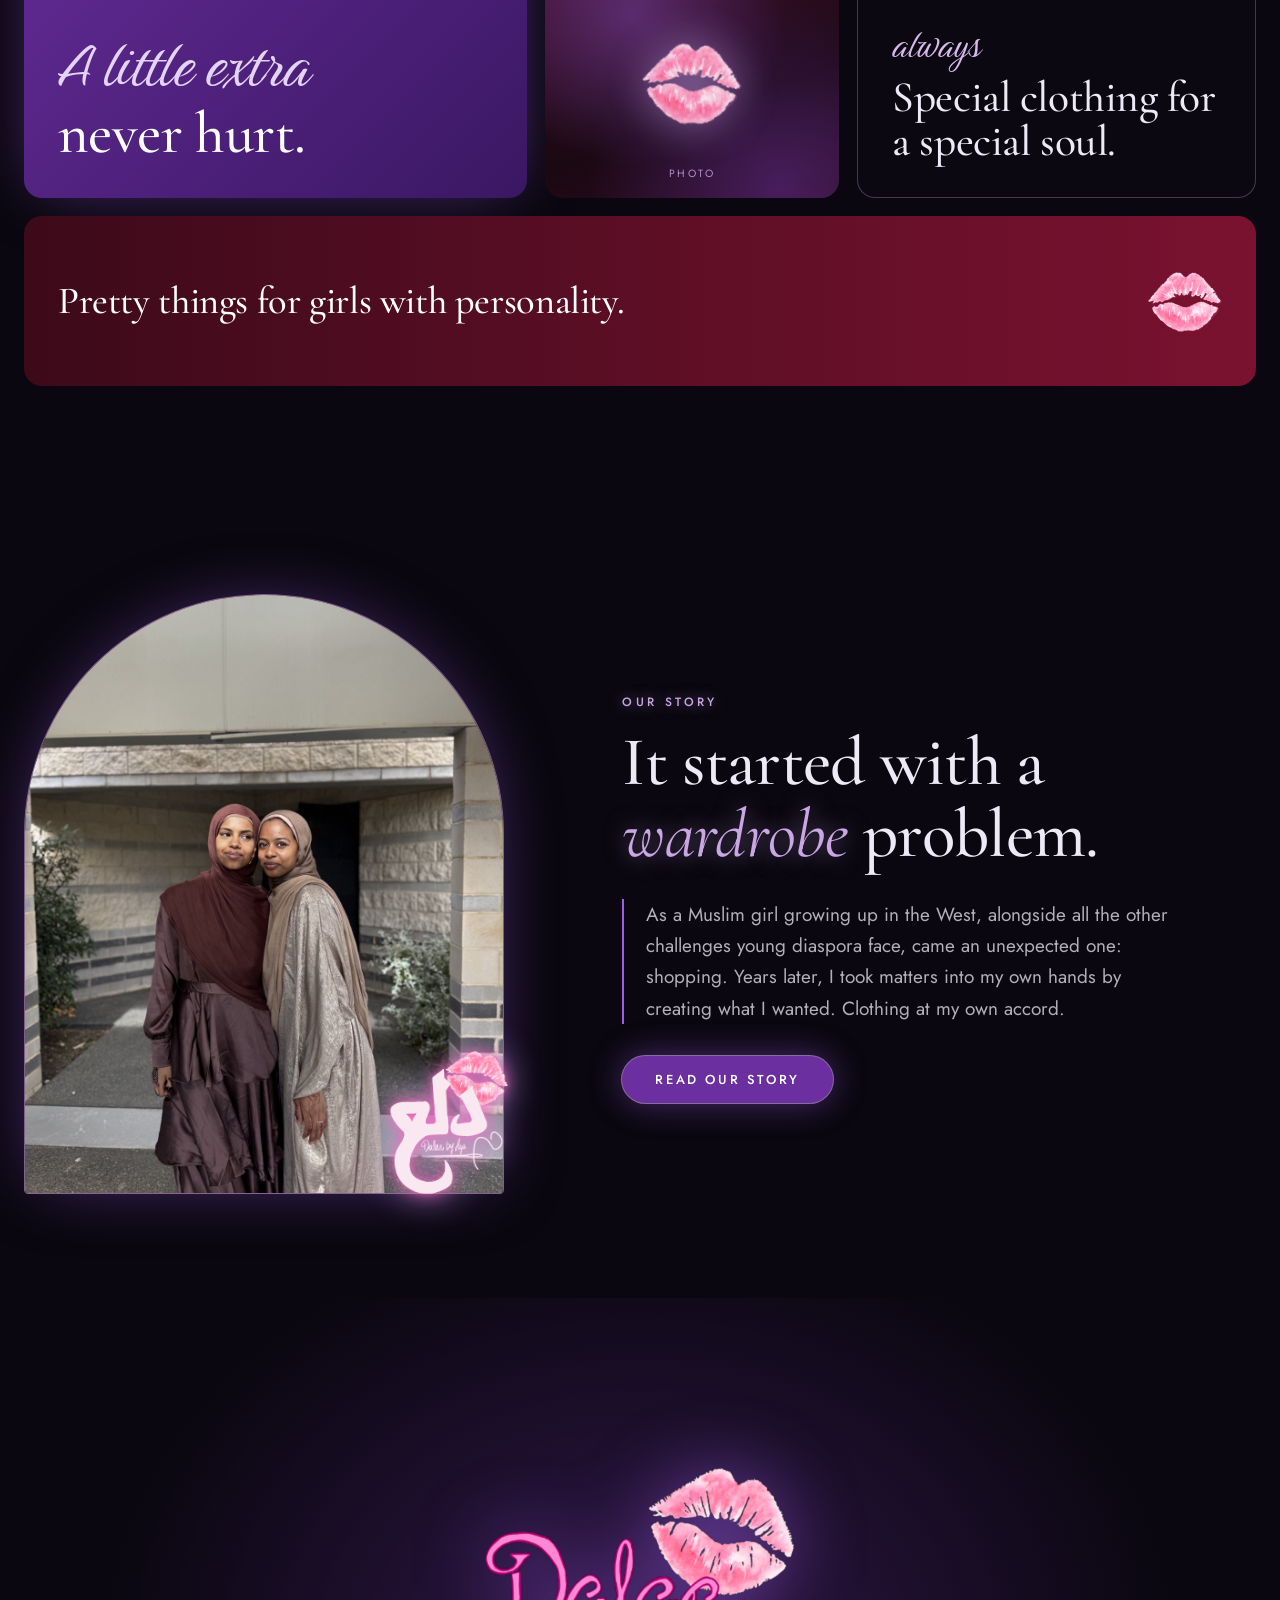
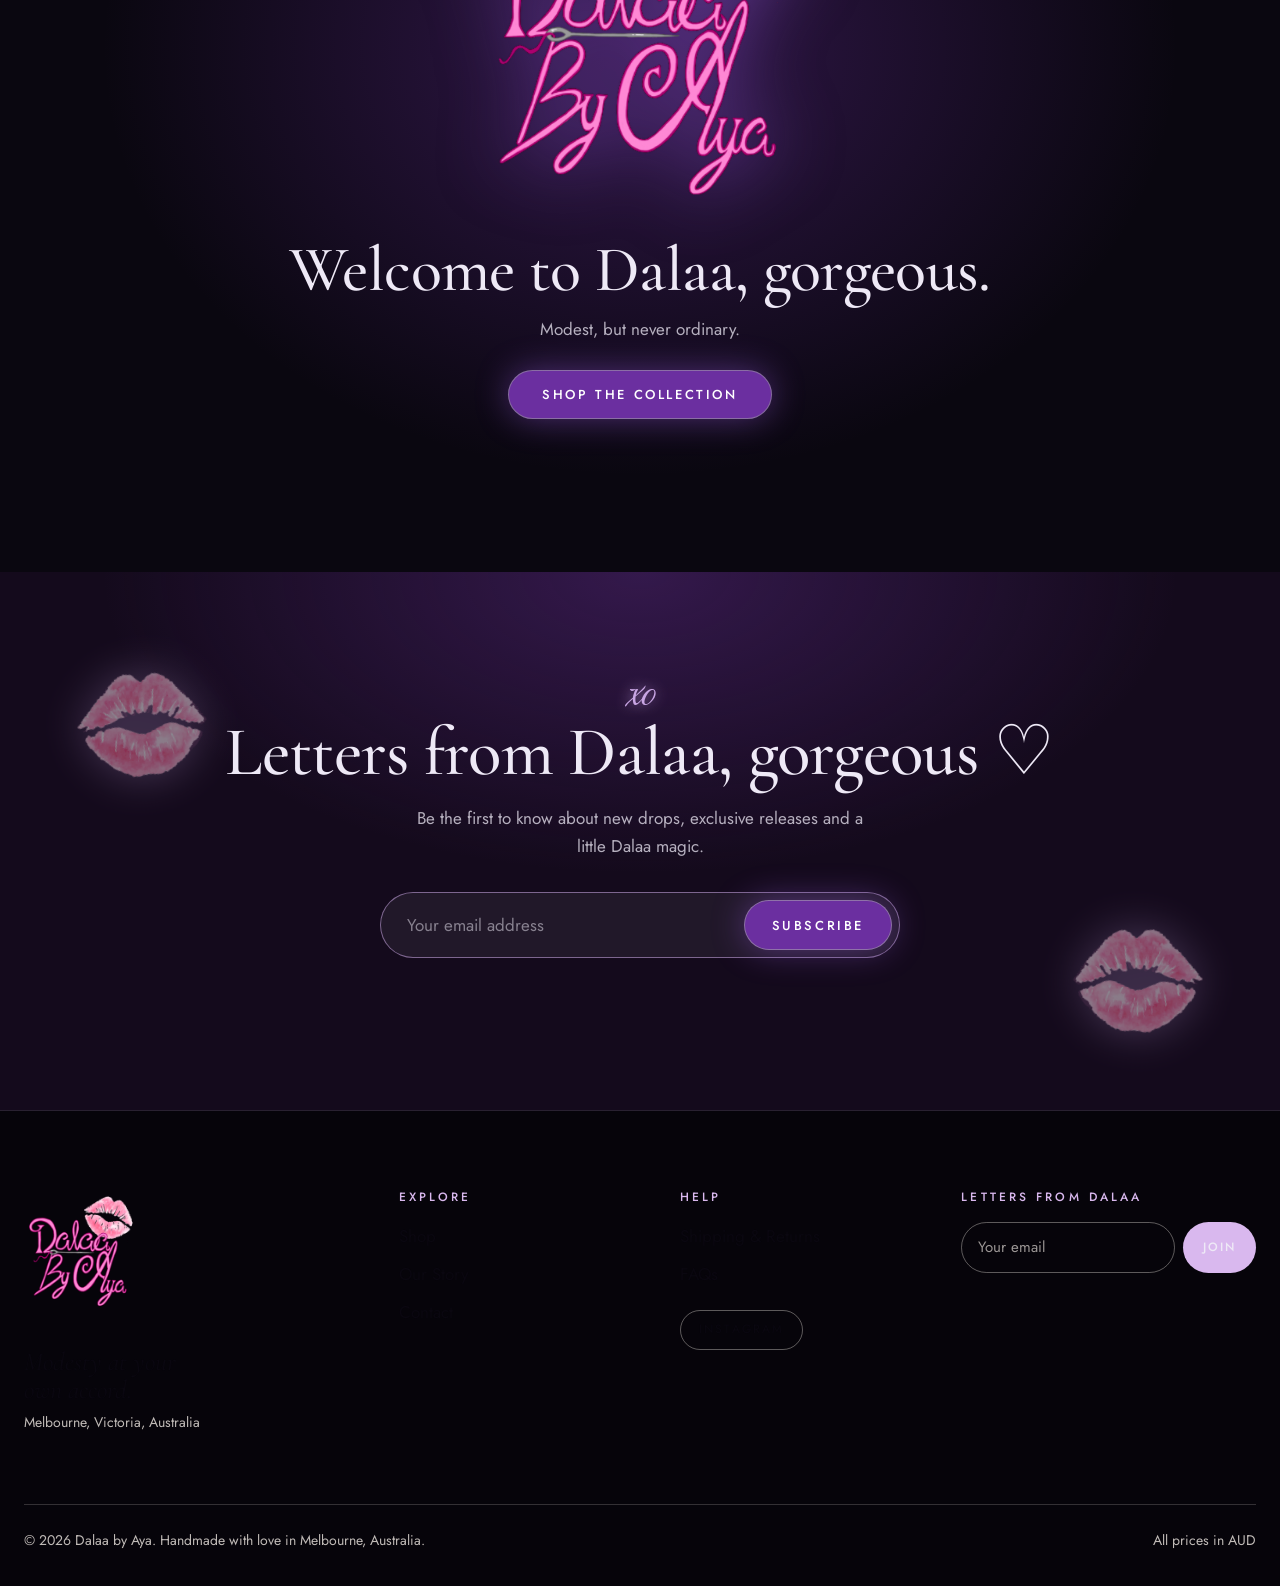
==== commit aa408ace: "Add story and home photos: sisters in the arch, golden-hour sky, lake dusk tile Co-Authored-By: Clau" ====
--- a/index.html
+++ b/index.html
@@ -160,7 +160,7 @@
     <div class="base"><span>© 2026 Dalaa by Aya. Handmade with love in Melbourne, Australia.</span><span>All prices in AUD</span></div>
   </div>
 </footer>
-<script src="data/settings.js?v=8ea97542"></script>
+<script src="data/settings.js?v=f15da992"></script>
 <script src="data/products.js?v=728a0661"></script>
 <script src="js/cut.js?v=a59a7cea"></script>
 <script src="js/app.js?v=df886d1f"></script>
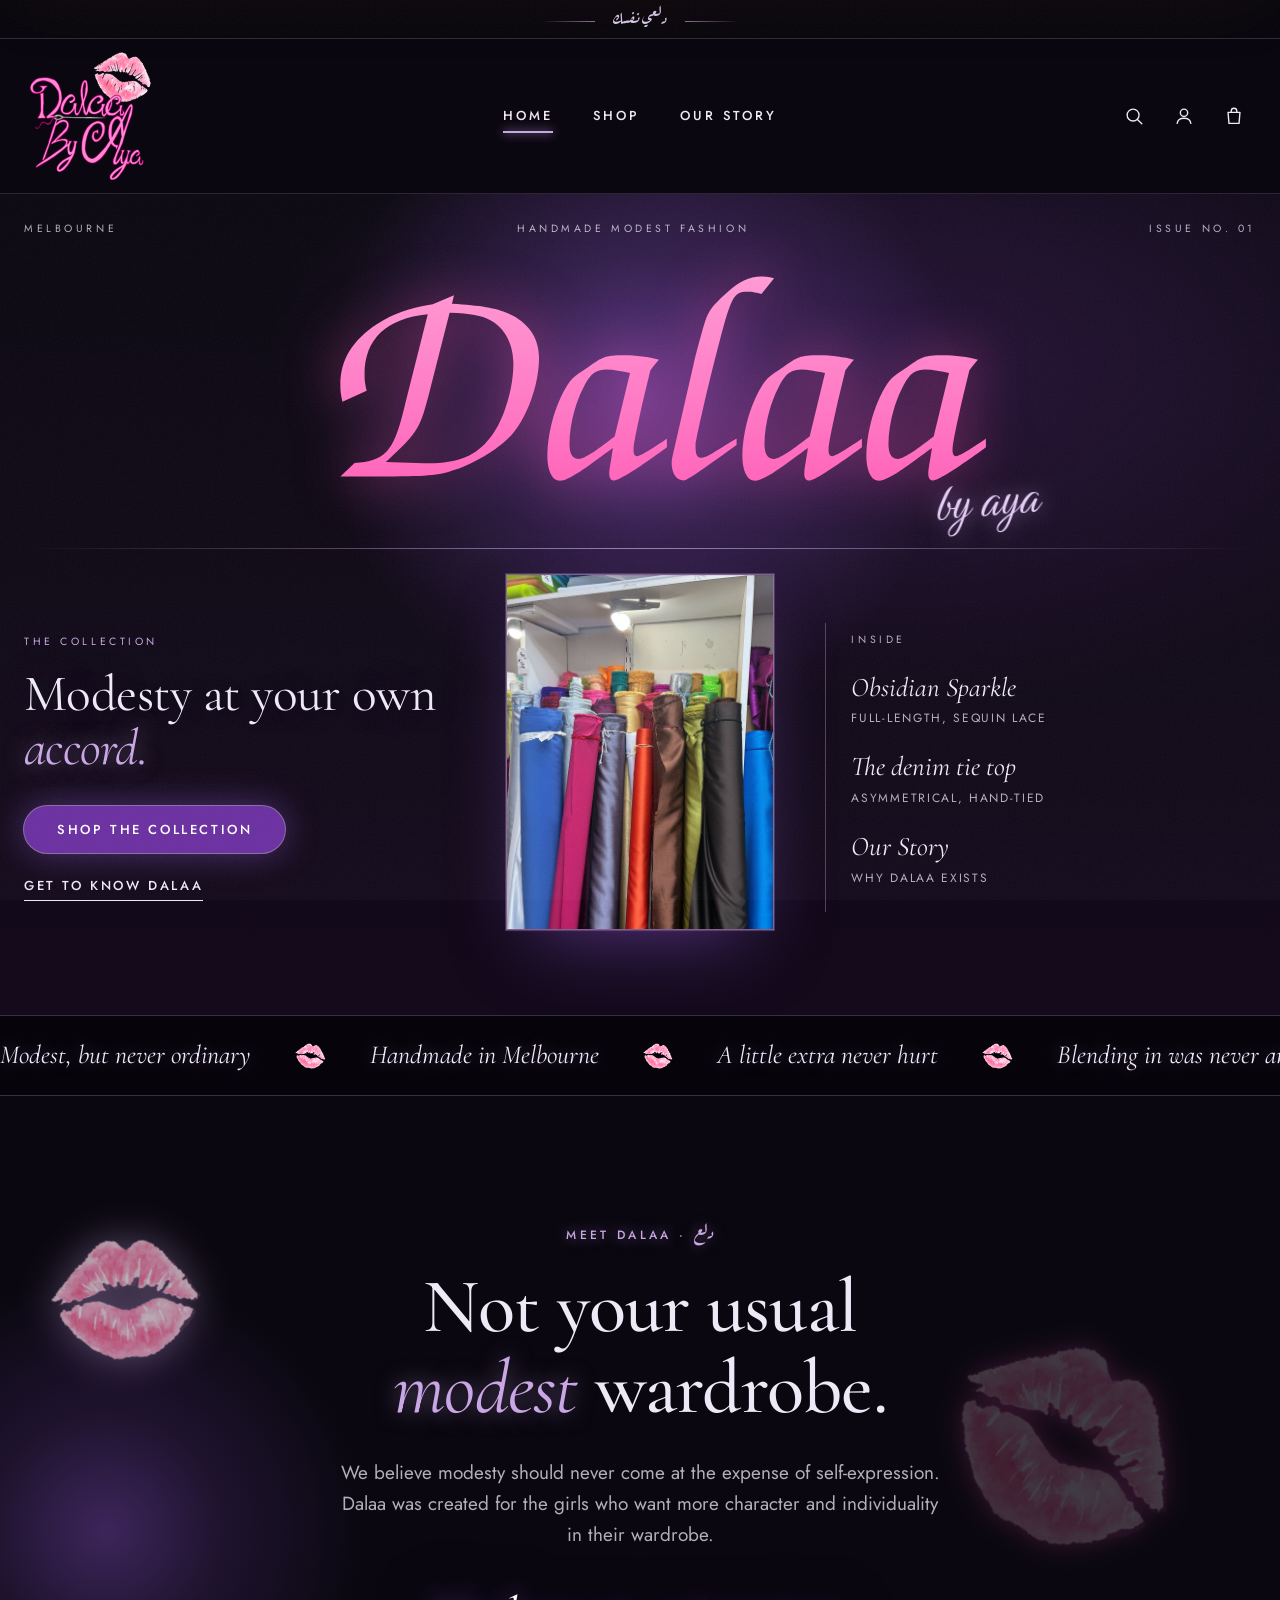
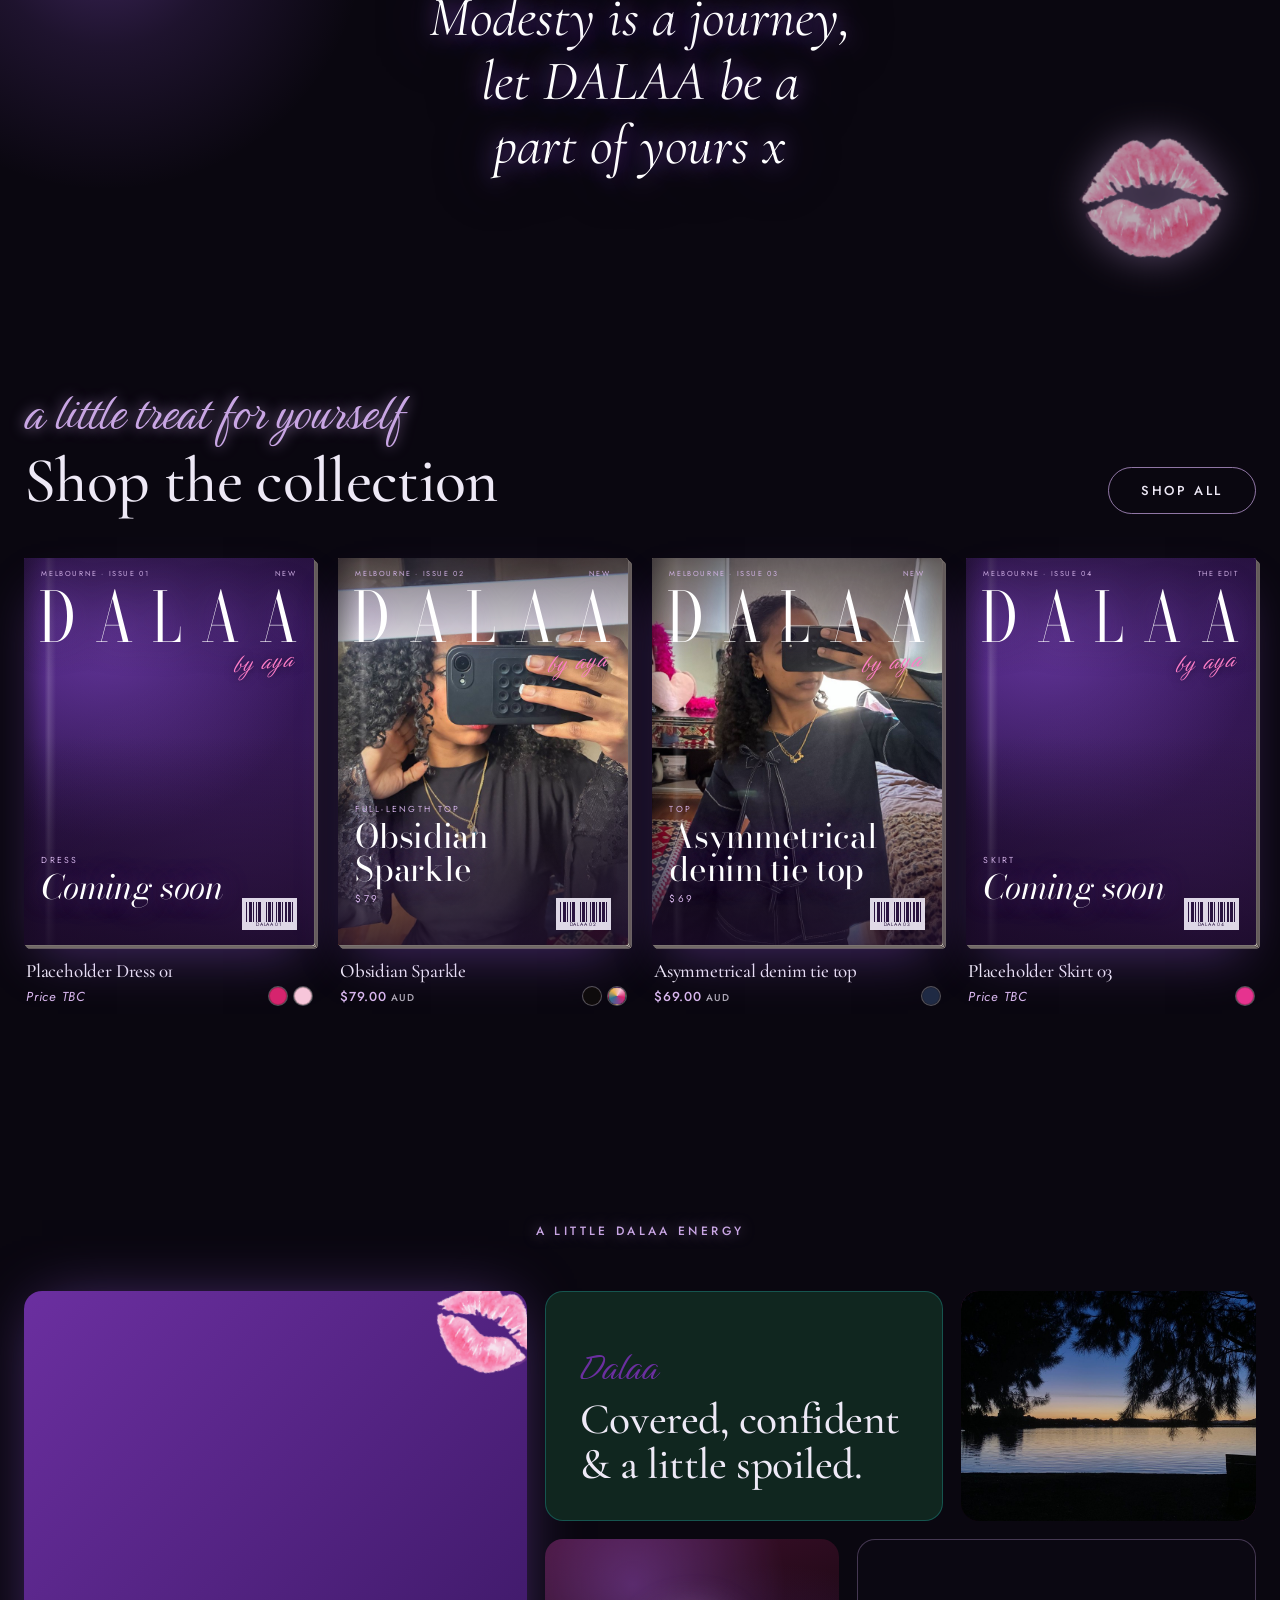
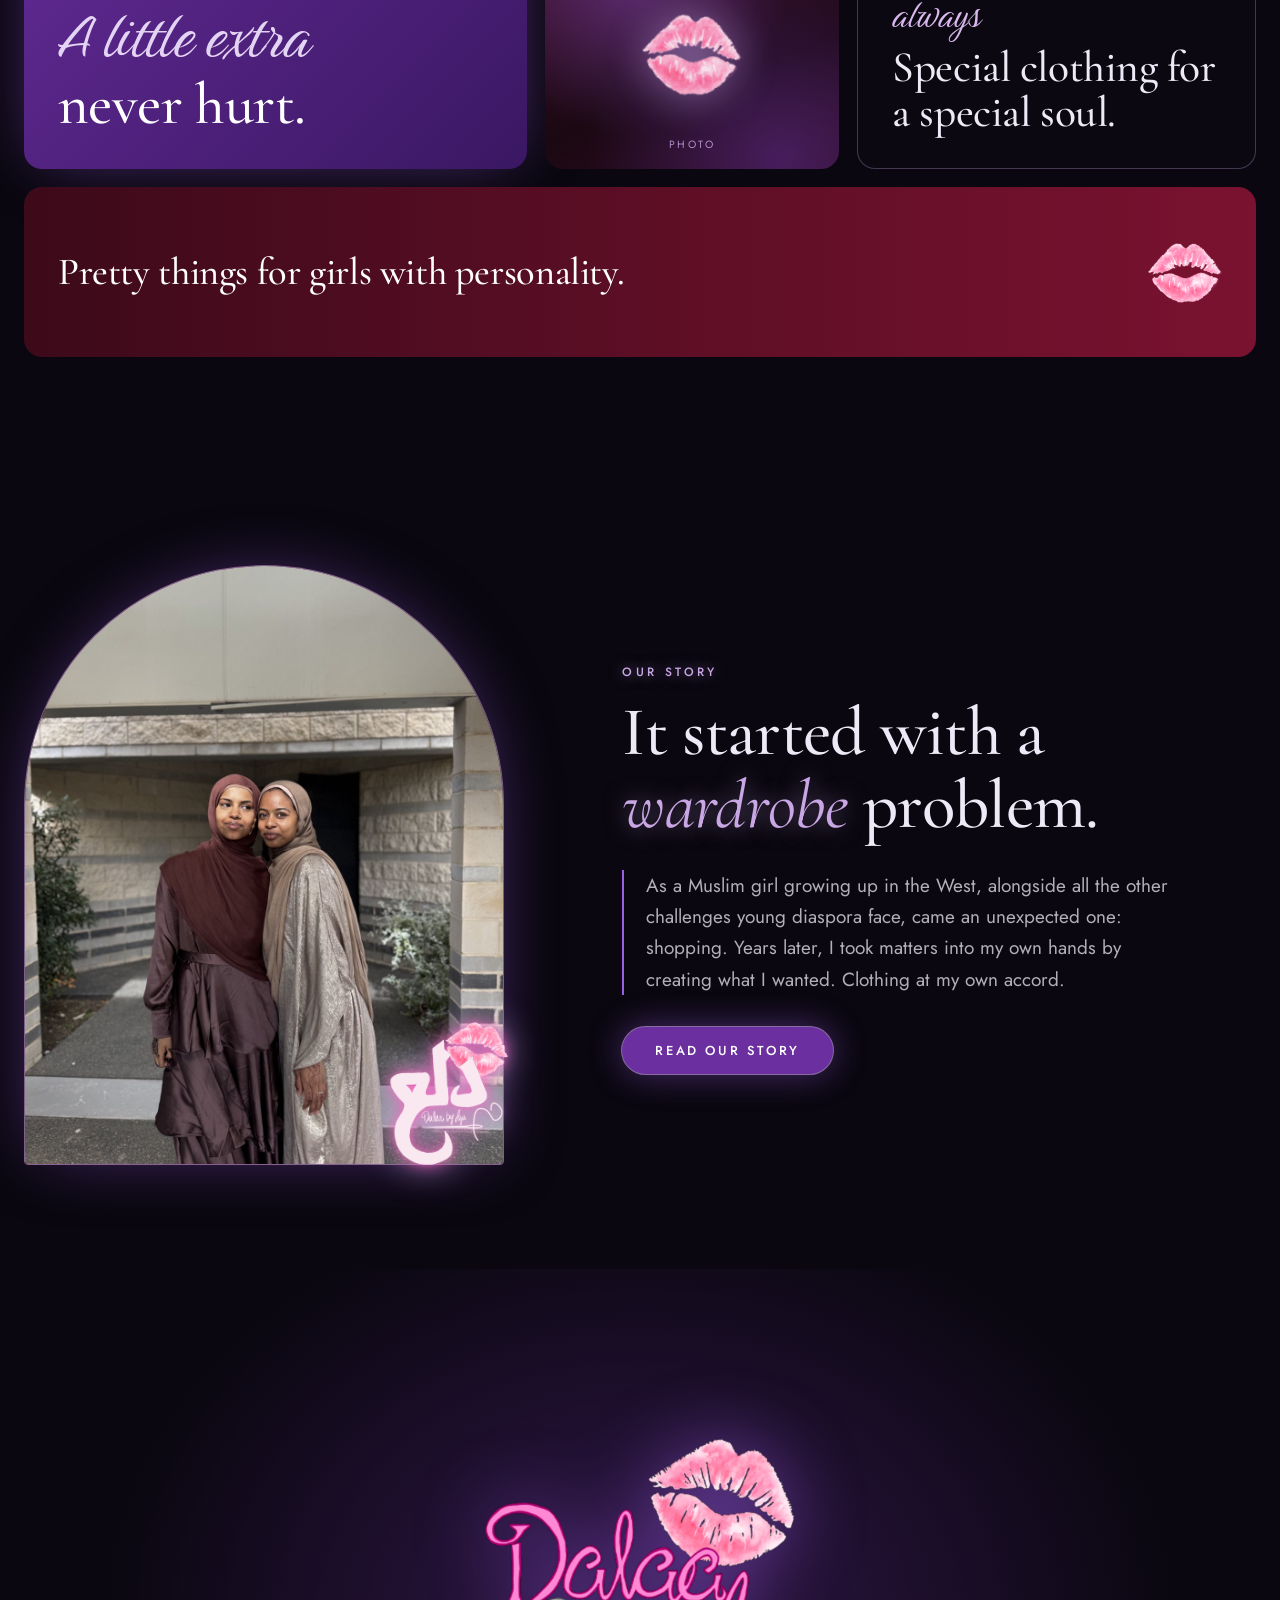
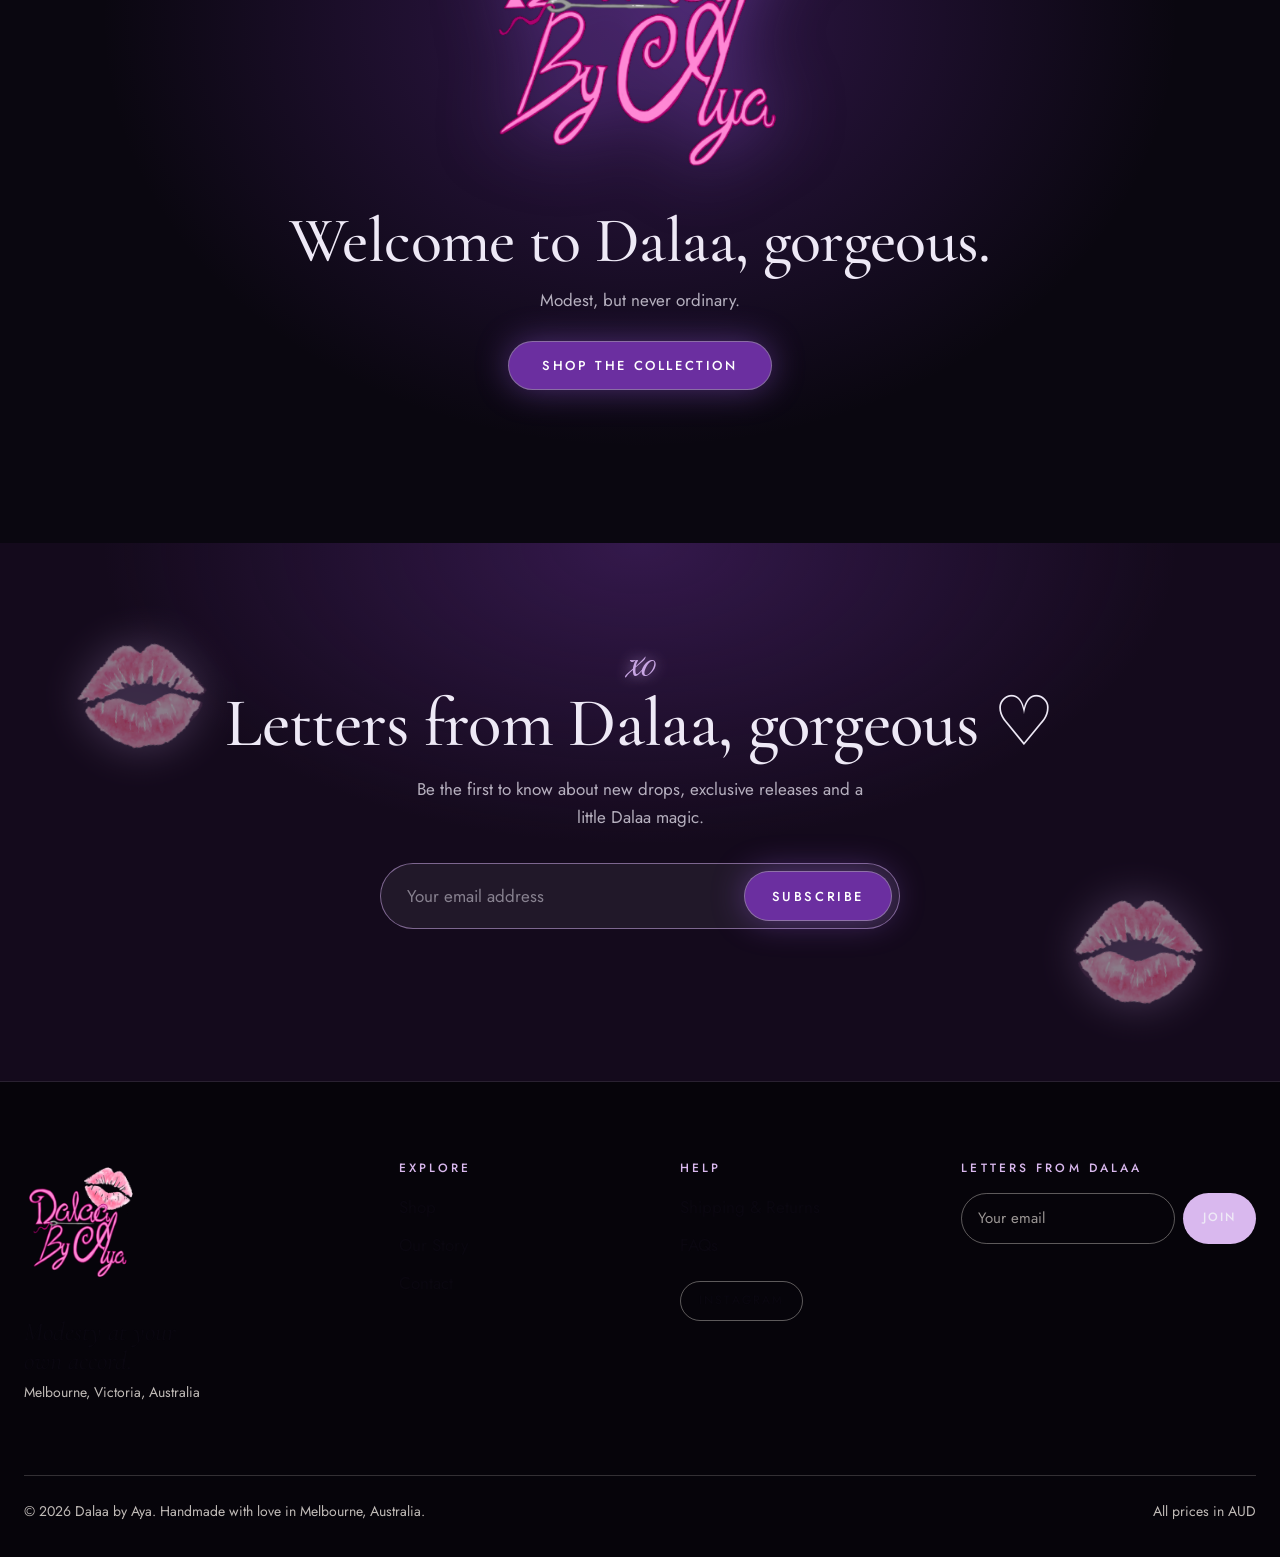
==== commit 3fc8689d: "Home masthead: pink script 'Dalaa' (Chorus calligraphy) in place of the serif caps Co-Authored-By: C" ====
--- a/index.html
+++ b/index.html
@@ -18,7 +18,7 @@
 <link rel="stylesheet" href="css/main.css?v=48f4ce8a">
 <link rel="stylesheet" href="css/story.css?v=11771f35">
 <script>(function(){var d=document.documentElement;d.classList.add("story-ready");if(window.matchMedia&&window.matchMedia("(prefers-reduced-motion: reduce)").matches)d.classList.add("story-calm");setTimeout(function(){if(!window.__storyOK)d.classList.remove("story-ready")},3500)})()</script>
-<link rel="stylesheet" href="css/home.css?v=7d1ad80c">
+<link rel="stylesheet" href="css/home.css?v=0a445976">
 </head>
 <body class="story-dark home-dark">
 <a class="skip" href="#main">Skip to content</a>
@@ -52,7 +52,7 @@
   <div class="wrap">
     <div class="mh-top sx"><span>Melbourne</span><span>Handmade modest fashion</span><span>Issue No. 01</span></div>
     <div class="mh-mast sx" style="--d:1">
-      <svg viewBox="0 0 100 25" role="img" aria-label="DALAA"><text x="50" y="22" text-anchor="middle" textLength="99" lengthAdjust="spacingAndGlyphs">DALAA</text></svg>
+      <svg viewBox="0 0 100 34" role="img" aria-label="Dalaa"><defs><linearGradient id="mhg" x1="0" y1="0" x2="0" y2="1"><stop offset="0" stop-color="#FFB3E0"/><stop offset="1" stop-color="#FF4FB0"/></linearGradient></defs><text x="50" y="28" text-anchor="middle">Dalaa</text></svg>
       <span class="mh-by">by aya</span>
     </div>
     <div class="mh-rule sx" style="--d:2"></div>
--- a/css/home.css
+++ b/css/home.css
@@ -1,3 +1,4 @@
+@font-face{font-family:"DalaaScript";src:url("../assets/fonts/Chorus.otf") format("opentype");font-display:swap}
 /* ==========================================================
    HOME in the dark: same velvet look as Our Story.
    Loaded after story.css on index.html; everything is scoped to .home-dark.
@@ -85,8 +86,8 @@
 .mag-hero .wrap{display:block;padding:20px 0 70px}
 .mh-top{display:flex;justify-content:space-between;font-size:10.5px;letter-spacing:.34em;text-transform:uppercase;color:var(--ink-dim);padding:6px 0 10px}
 .mh-mast{position:relative;line-height:0}
-.mh-mast svg{display:block;width:100%;height:auto;overflow:visible;fill:#fff;font-family:"Bodoni Moda","Playfair Display","Didot",var(--serif);filter:drop-shadow(0 0 40px rgba(155,93,229,.45))}
-.mh-by{position:absolute;right:5%;bottom:-3%;font-family:var(--script);font-size:clamp(26px,4.4vw,64px);line-height:1;color:#FF7EC8;transform:rotate(-5deg);text-shadow:0 0 22px rgba(255,126,200,.55)}
+.mh-mast svg{display:block;width:min(100%,820px);margin:0 auto;height:auto;overflow:visible;fill:url(#mhg);font-family:"DalaaScript","Zapf Chancery","Apple Chancery",var(--script),cursive;font-size:36px;filter:drop-shadow(0 0 26px rgba(255,79,176,.5))}
+.mh-by{position:absolute;right:max(5%,calc(50% - 400px));bottom:-1%;font-family:var(--script);font-size:clamp(26px,4.4vw,64px);line-height:1;color:#E4CDF5;transform:rotate(-5deg);text-shadow:0 0 22px rgba(201,166,228,.55)}
 .mh-rule{height:1px;margin:22px 0 0;background:linear-gradient(90deg,transparent,rgba(201,166,228,.7),transparent)}
 .mh-grid{display:grid;grid-template-columns:1fr minmax(260px,.62fr) 1fr;gap:clamp(24px,4vw,64px);align-items:center;padding-top:40px}
 .mh-kicker{display:block;font-size:10.5px;letter-spacing:.34em;text-transform:uppercase;color:var(--glow);margin-bottom:18px}
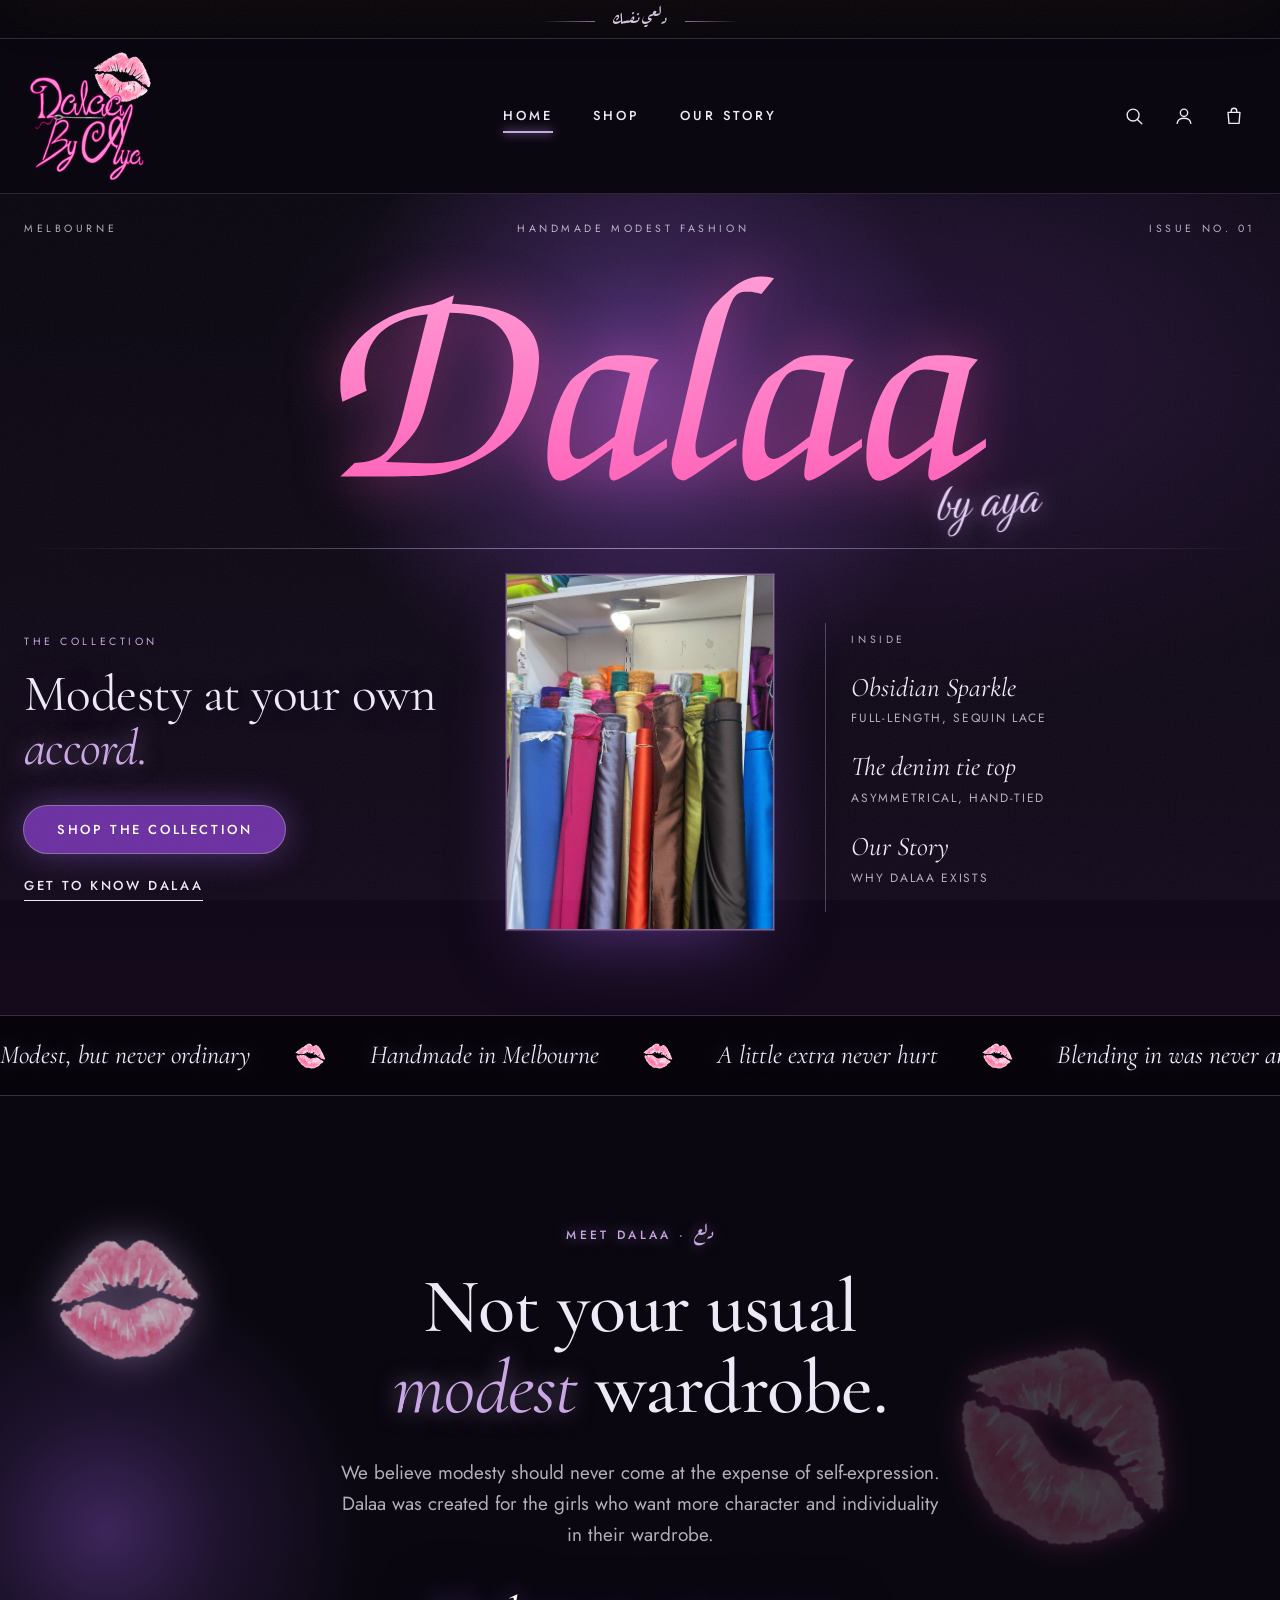
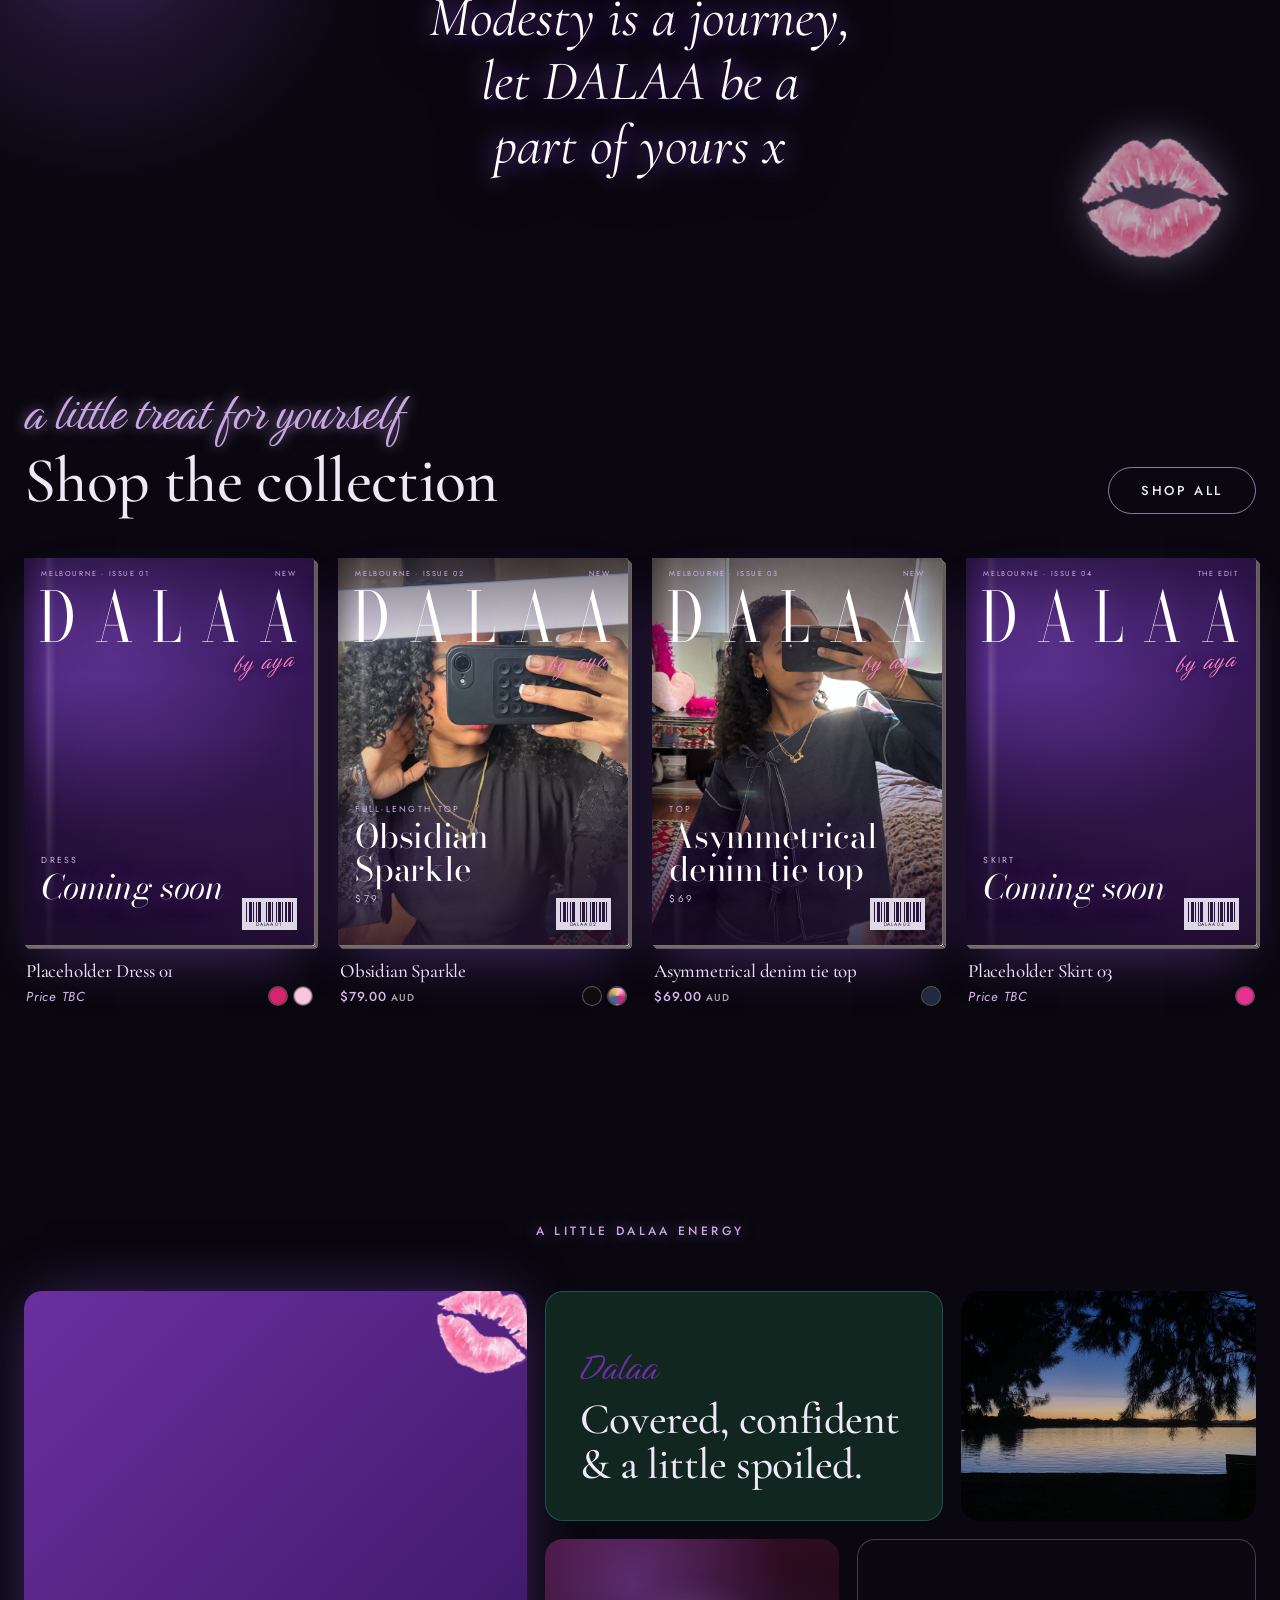
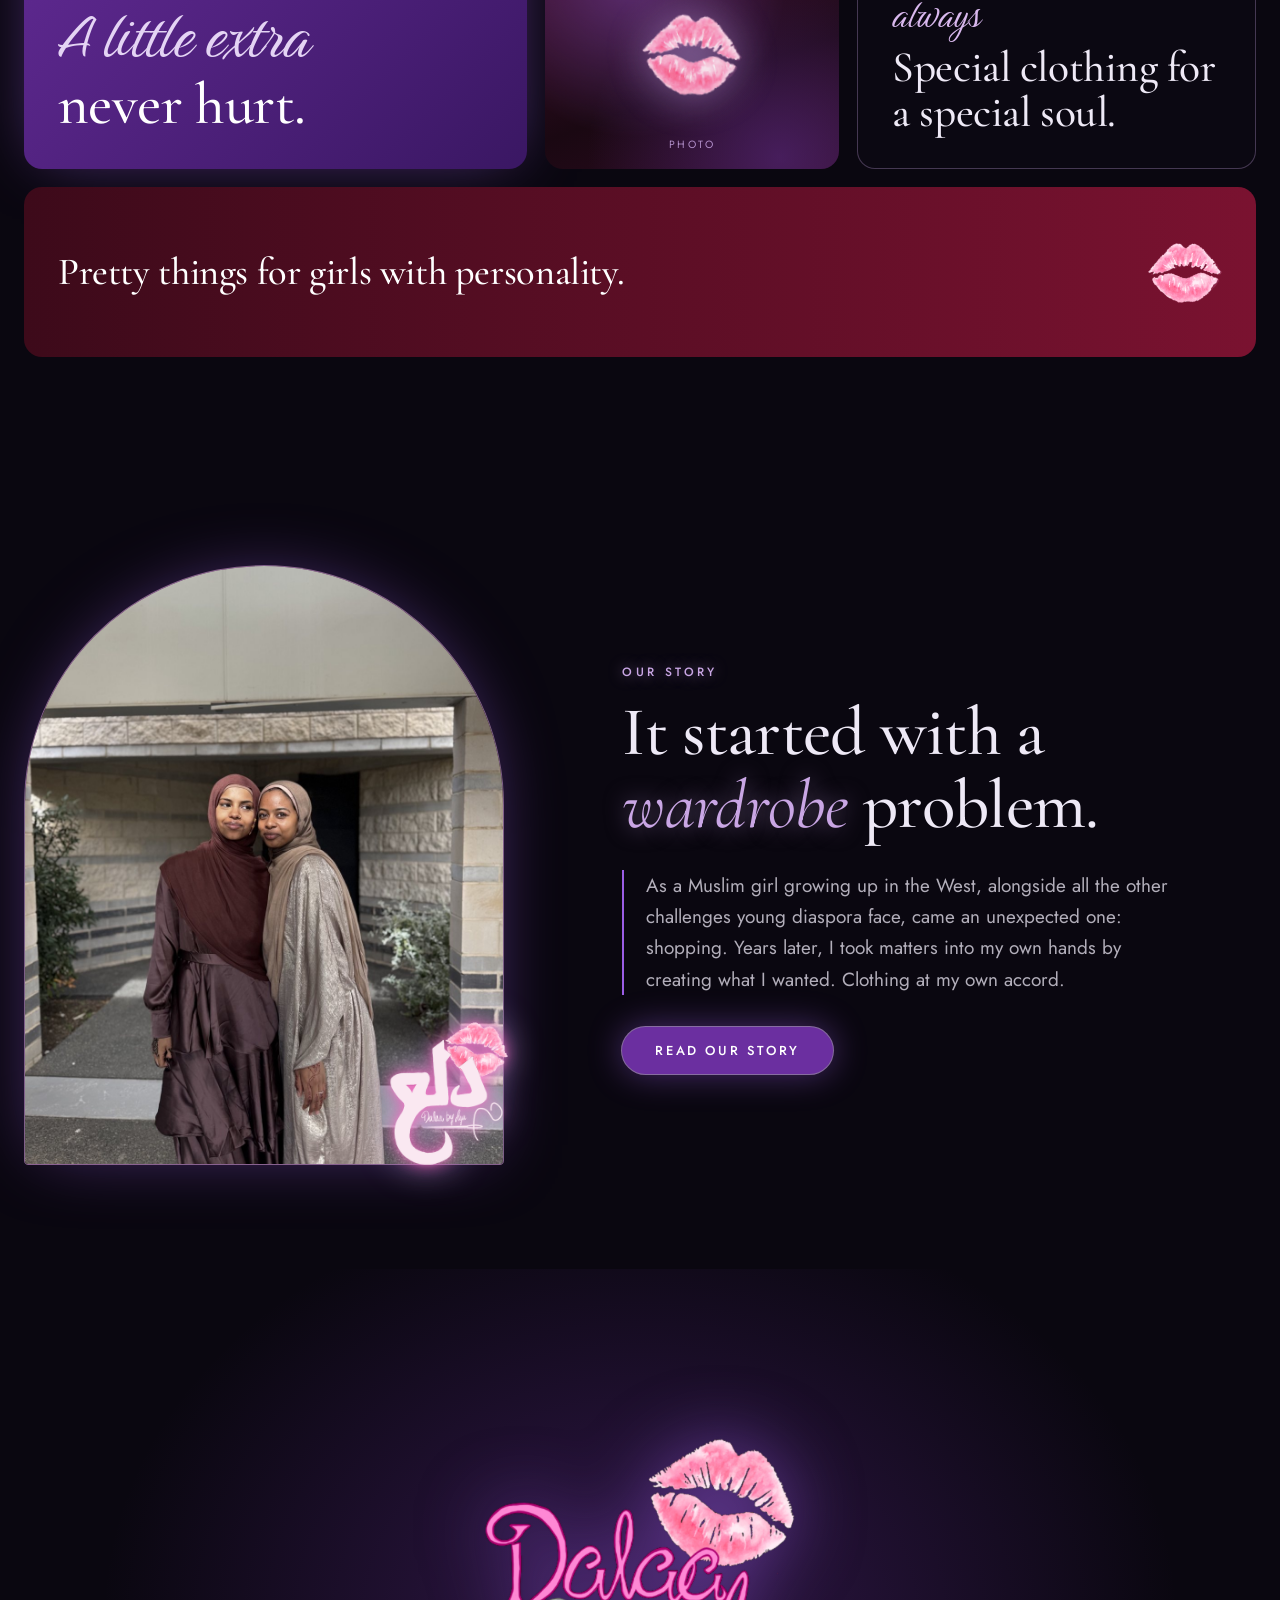
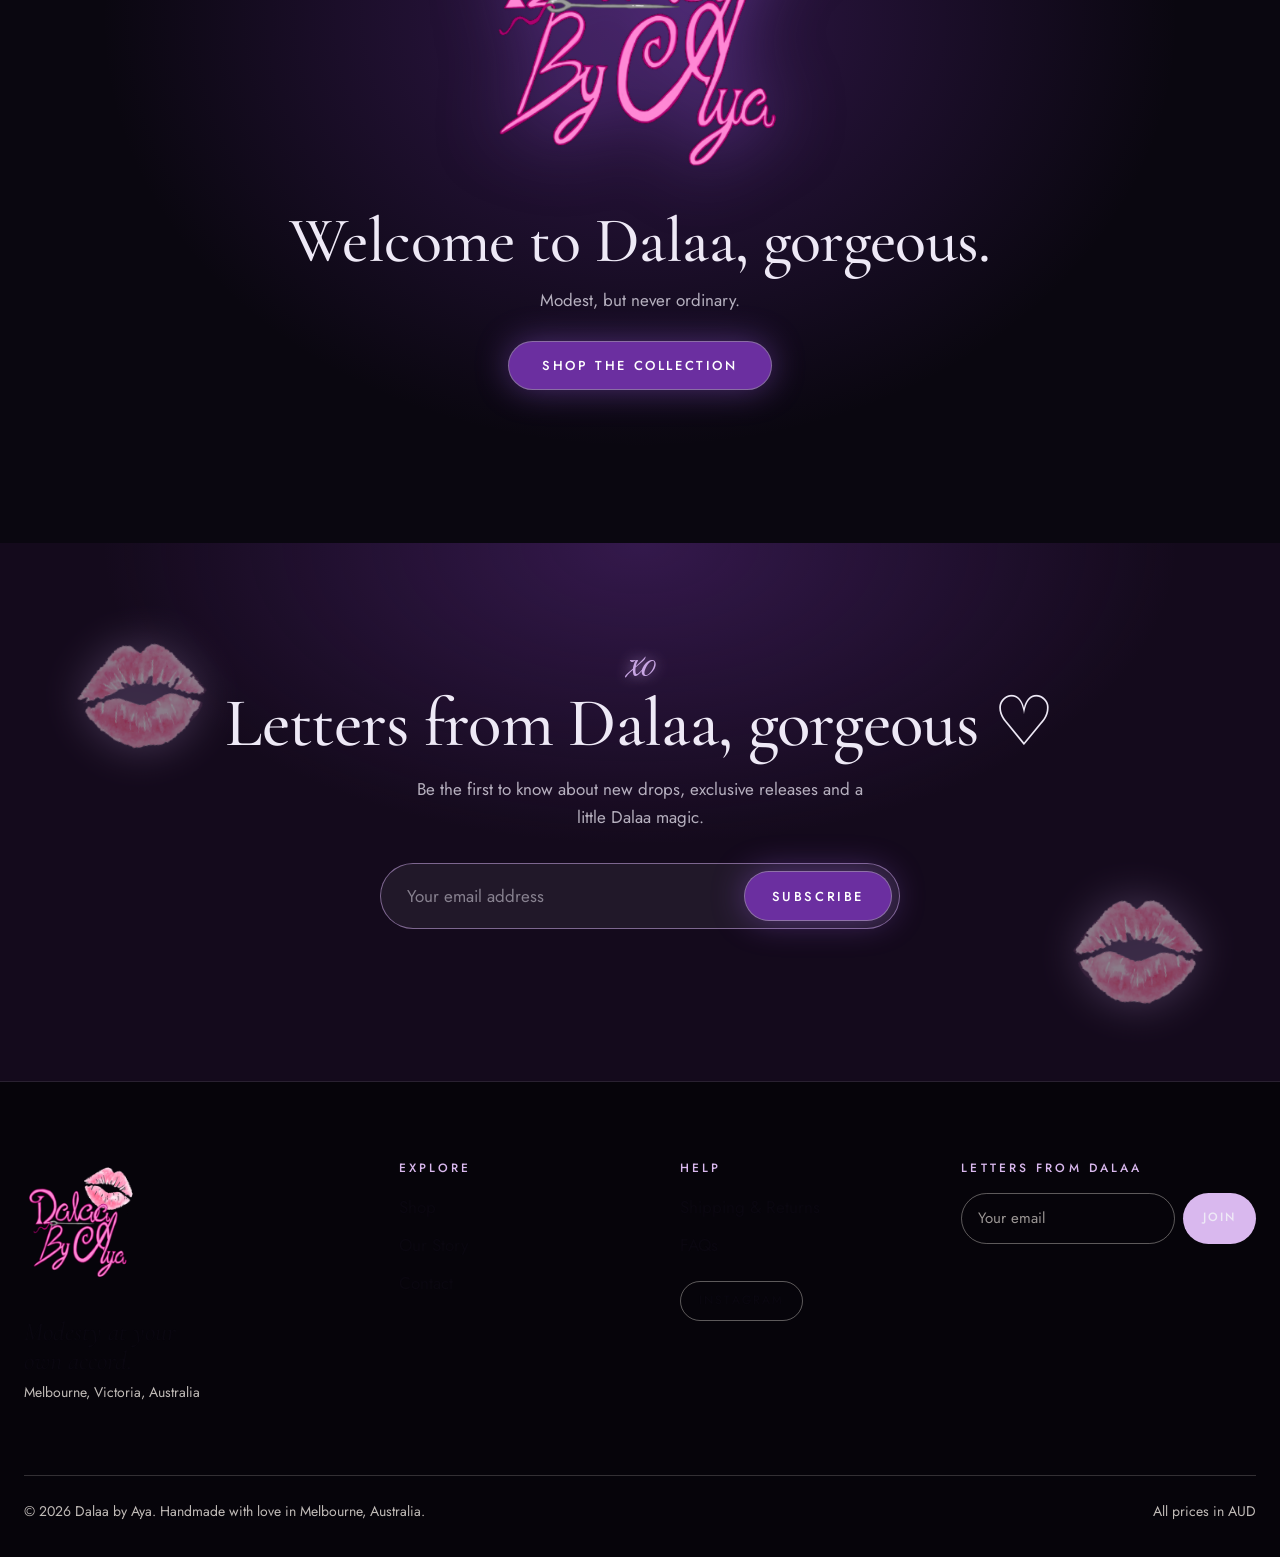
==== commit 5ae0a21a: "Mobile home hero: text before the fabric photo Co-Authored-By: Claude Sonnet 5.5 <noreply@anthropic." ====
--- a/index.html
+++ b/index.html
@@ -18,7 +18,7 @@
 <link rel="stylesheet" href="css/main.css?v=48f4ce8a">
 <link rel="stylesheet" href="css/story.css?v=11771f35">
 <script>(function(){var d=document.documentElement;d.classList.add("story-ready");if(window.matchMedia&&window.matchMedia("(prefers-reduced-motion: reduce)").matches)d.classList.add("story-calm");setTimeout(function(){if(!window.__storyOK)d.classList.remove("story-ready")},3500)})()</script>
-<link rel="stylesheet" href="css/home.css?v=0a445976">
+<link rel="stylesheet" href="css/home.css?v=673ab3f3">
 </head>
 <body class="story-dark home-dark">
 <a class="skip" href="#main">Skip to content</a>
--- a/css/home.css
+++ b/css/home.css
@@ -104,7 +104,7 @@
 @media (max-width:900px){
   .mh-top span:nth-child(2){display:none}
   .mh-grid{grid-template-columns:1fr;gap:30px}
-  .mh-copy{order:2}.mag-hero .hv-par{order:1;width:min(100%,340px);margin-inline:auto}.mh-lines{order:3;border-left:0;padding-left:0;border-top:1px solid rgba(201,166,228,.35);padding-top:20px}
+  .mh-copy{order:1}.mag-hero .hv-par{order:2;width:min(100%,340px);margin-inline:auto}.mh-lines{order:3;border-left:0;padding-left:0;border-top:1px solid rgba(201,166,228,.35);padding-top:20px}
 }
 
 /* ---- Quick add: small, dark glass, light text, so it can actually be read ---- */
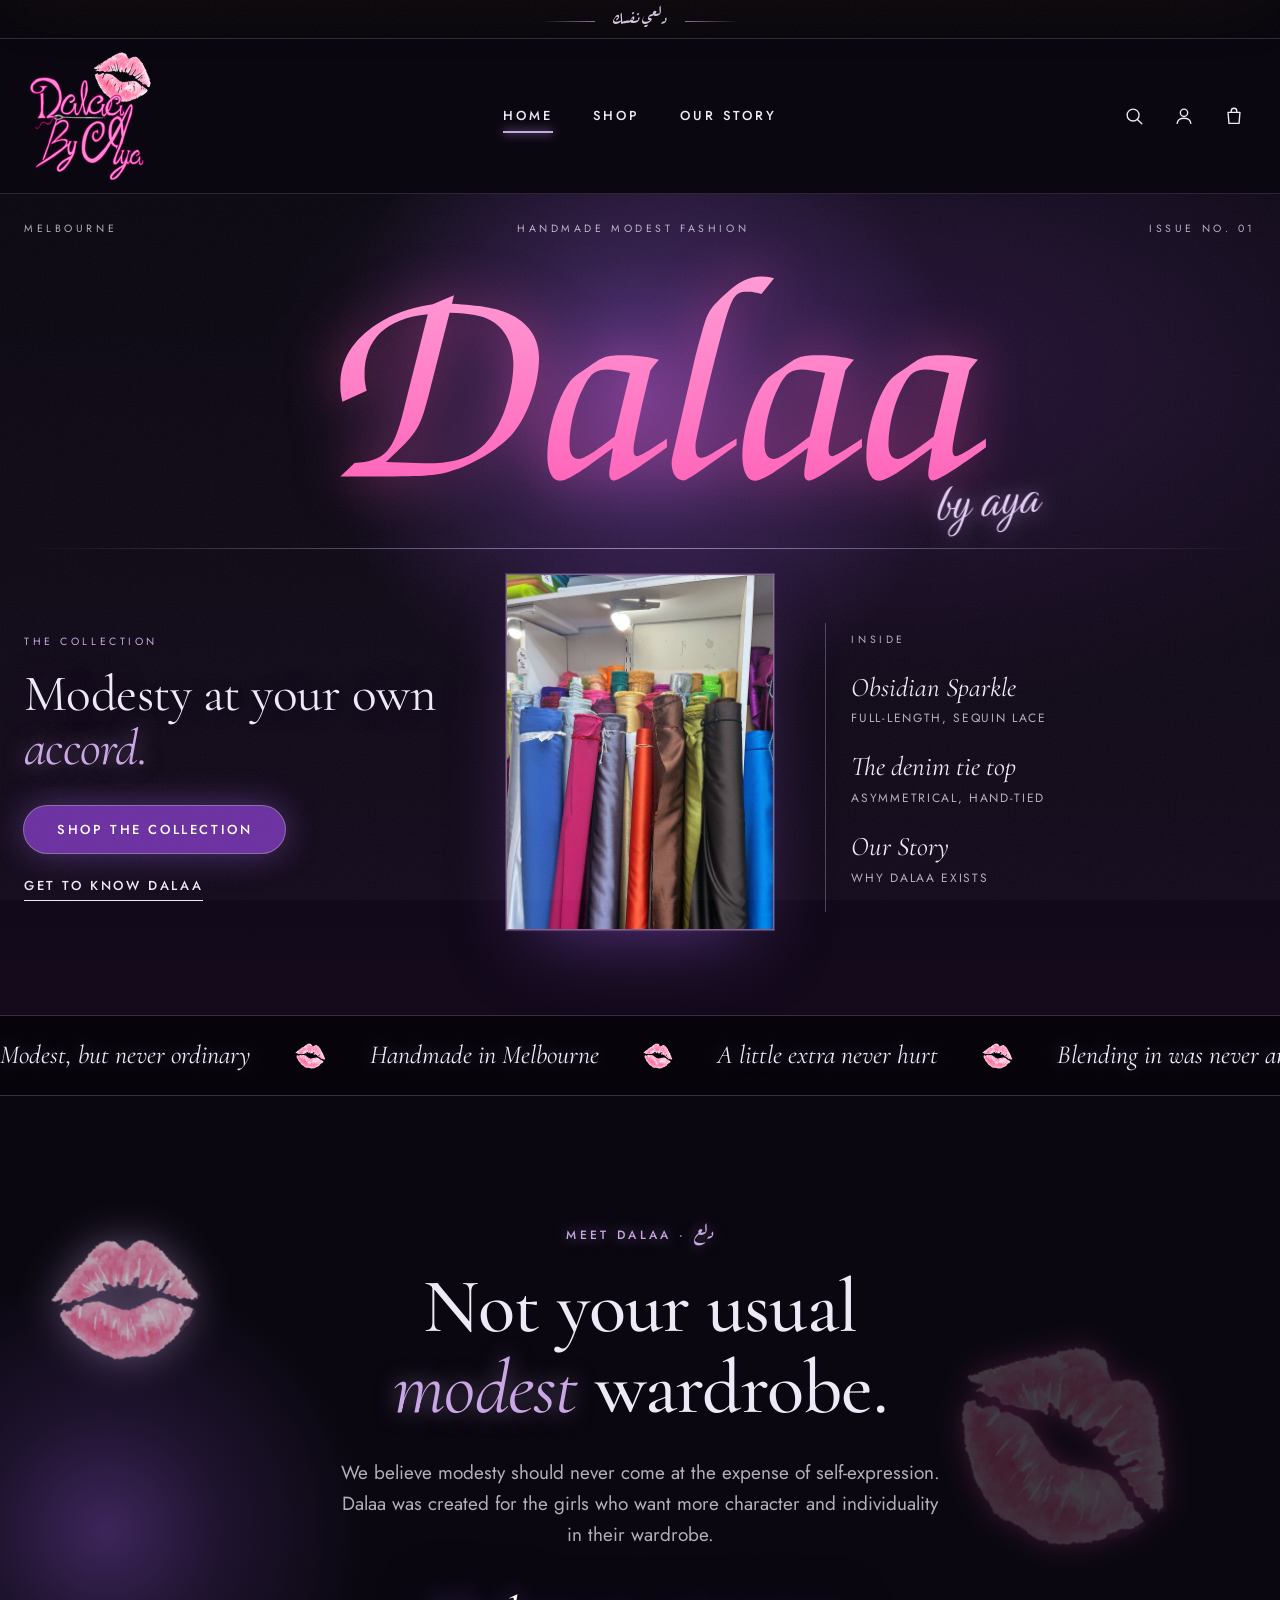
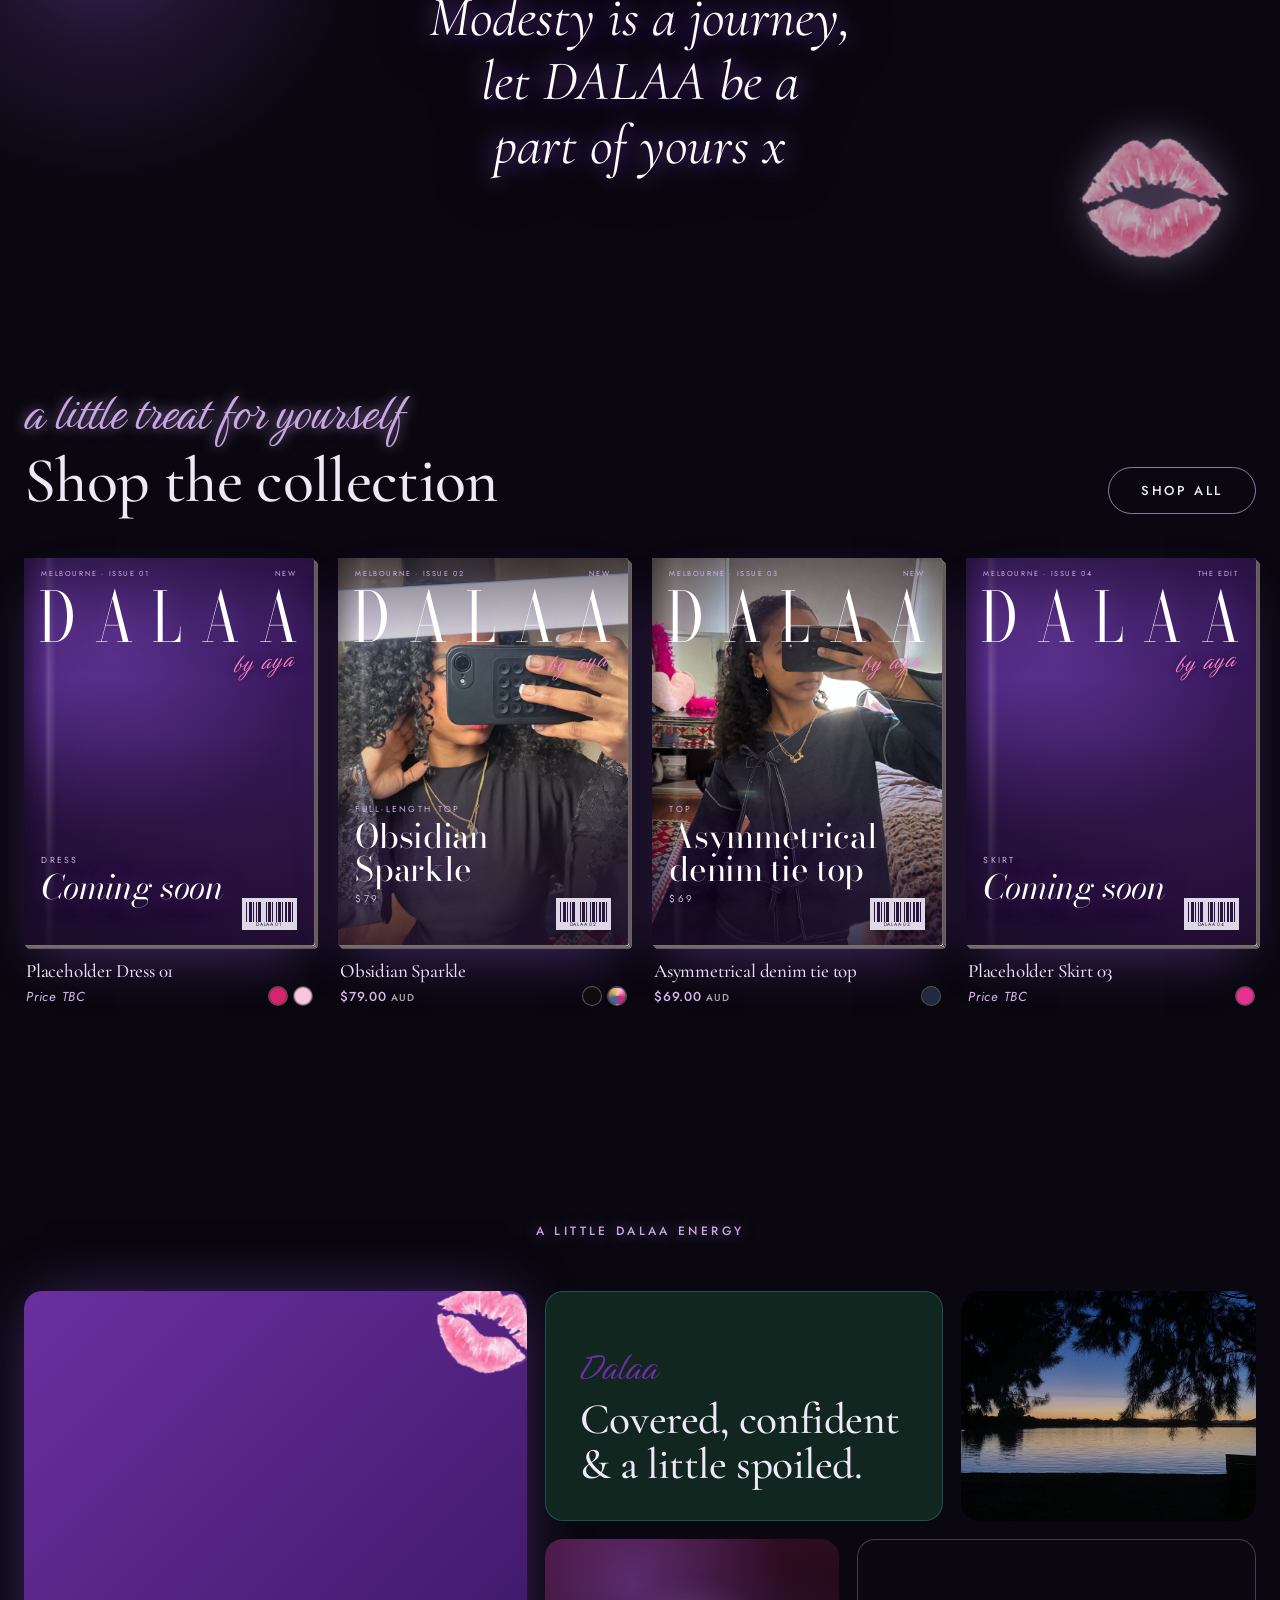
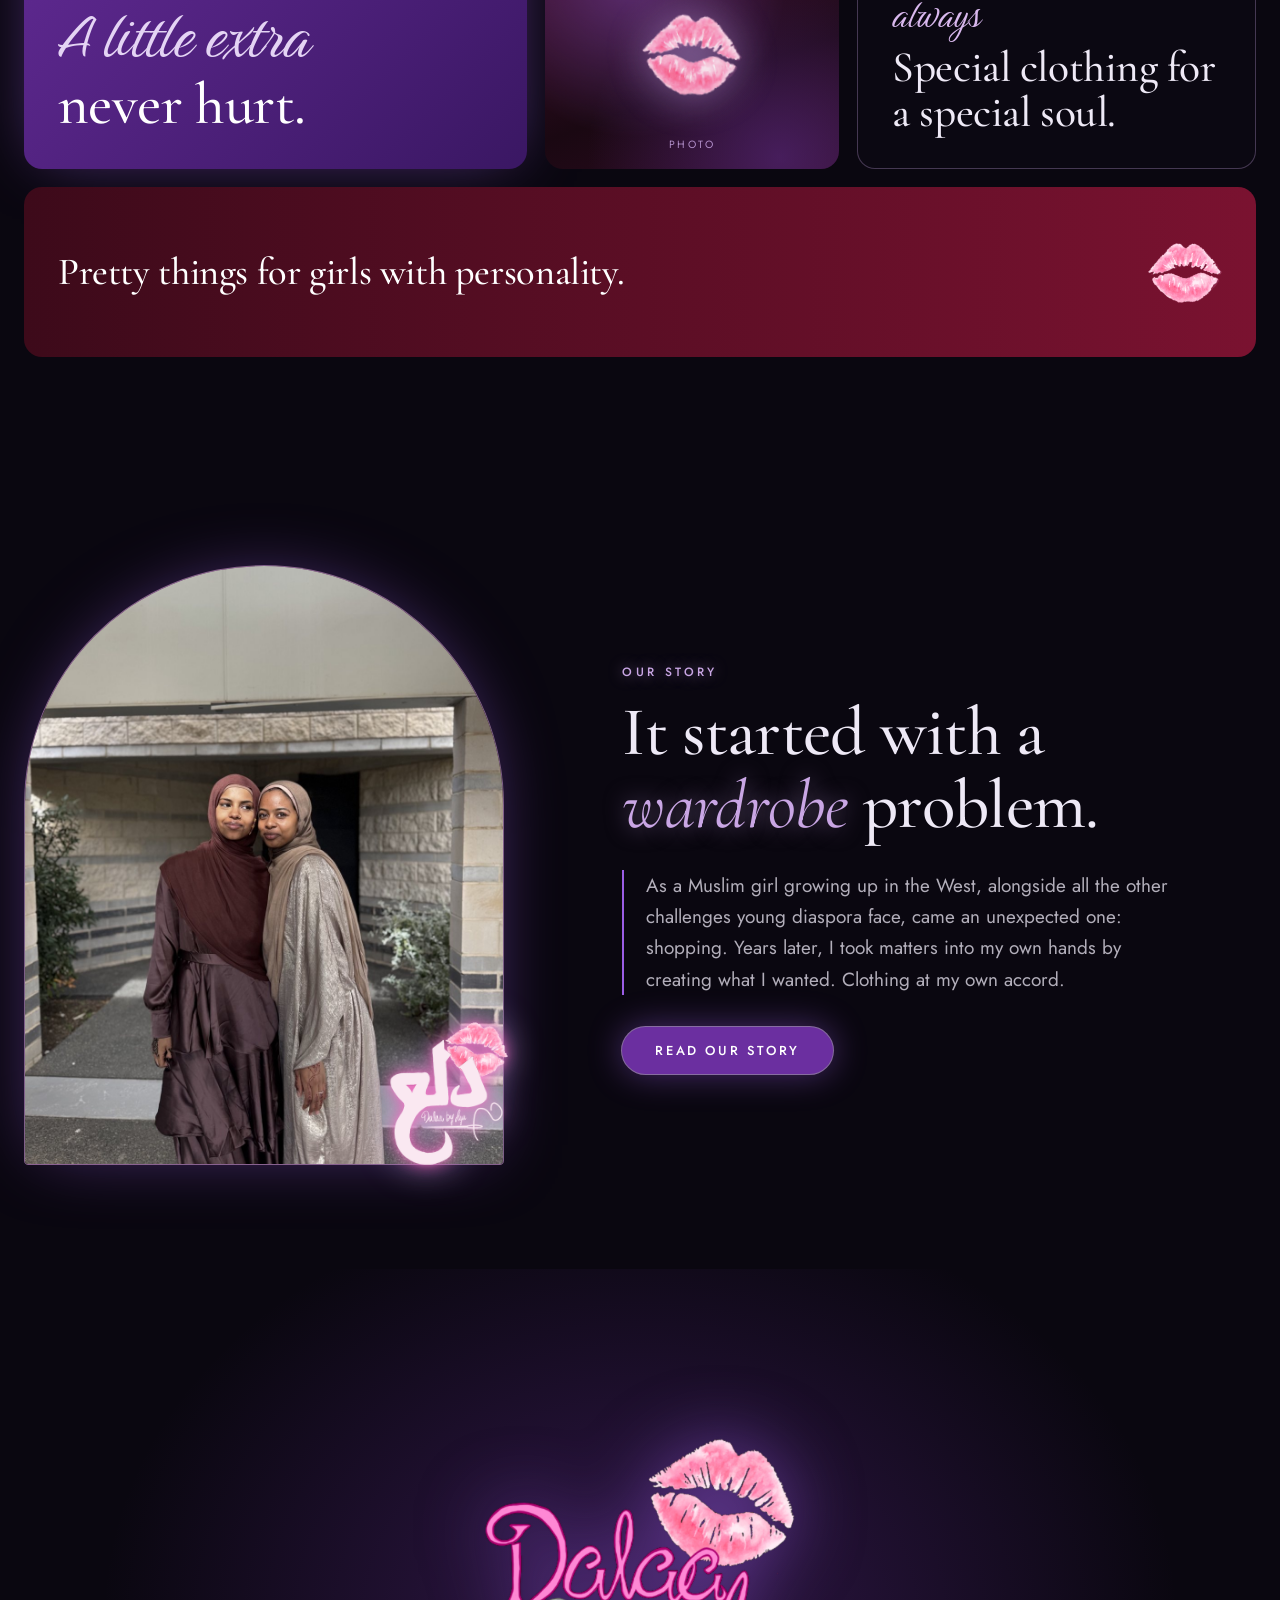
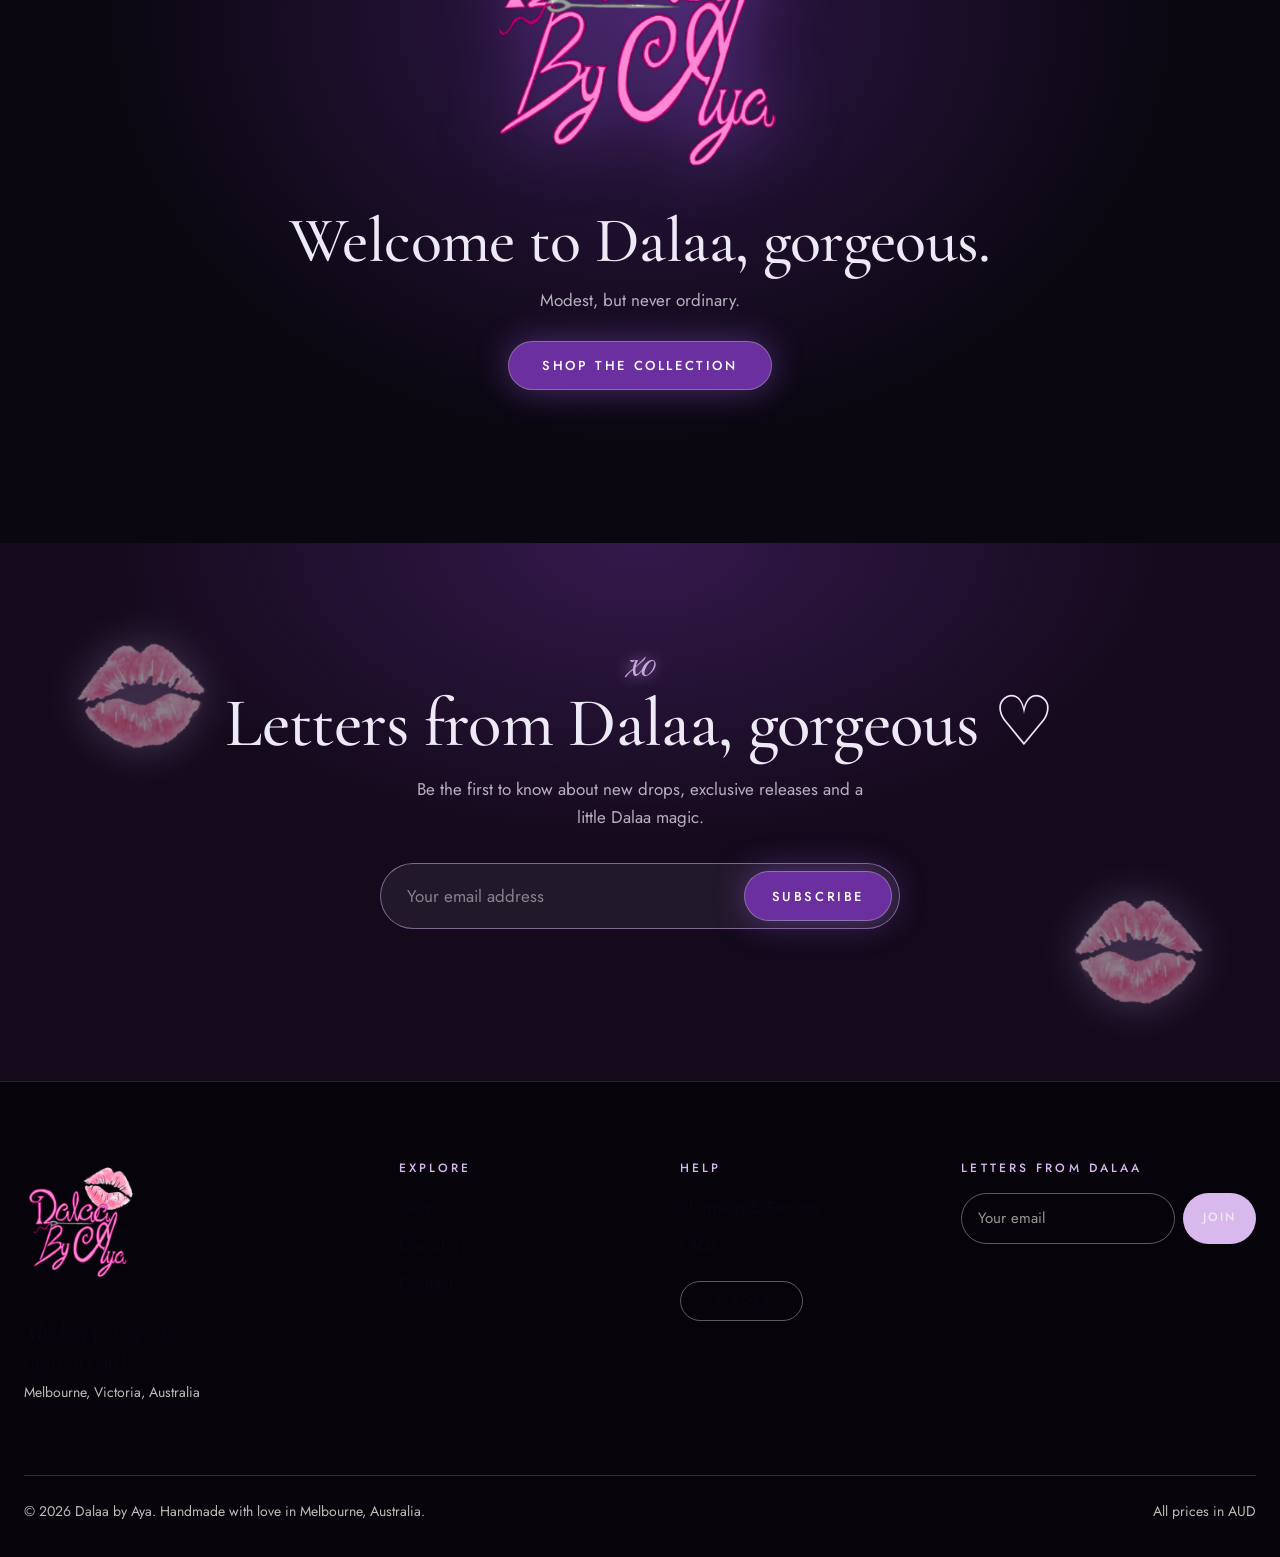
==== commit 3ffc956a: "Set custom domain to dalaabyaya.com Add CNAME, canonical links and og:url, and absolute og:image URL" ====
--- a/index.html
+++ b/index.html
@@ -9,7 +9,9 @@
 <meta property="og:title" content="Dalaa by Aya | Handmade modest fashion, Melbourne">
 <meta property="og:description" content="Handmade modest clothing from Melbourne. Dresses and full-length tops with more colour, more character and more you. Modesty at your own accord.">
 <meta property="og:type" content="website">
-<meta property="og:image" content="assets/img/logo-pink.png">
+<meta property="og:url" content="https://dalaabyaya.com/">
+<meta property="og:image" content="https://dalaabyaya.com/assets/img/logo-pink.png">
+<link rel="canonical" href="https://dalaabyaya.com/">
 <meta name="theme-color" content="#140A1C">
 <link rel="icon" type="image/png" href="assets/img/favicon.png">
 <link rel="preconnect" href="https://fonts.googleapis.com">
